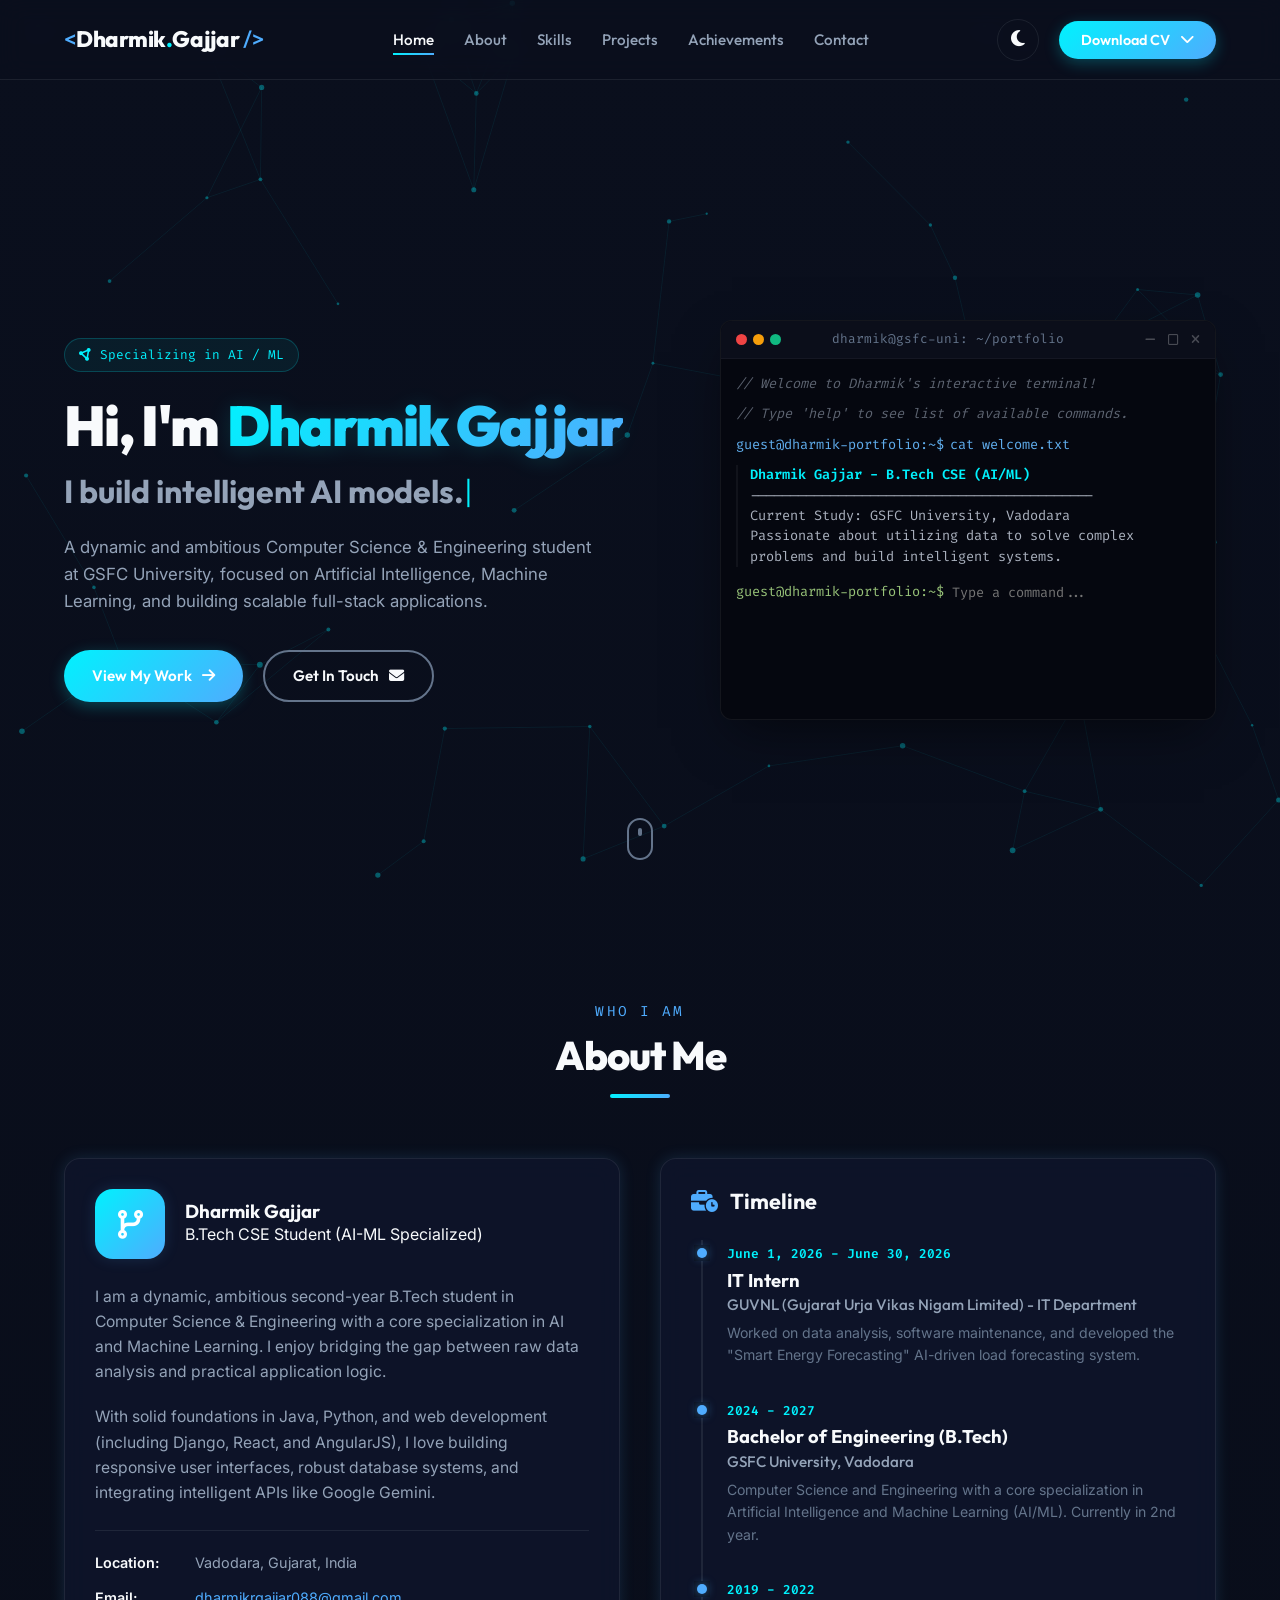
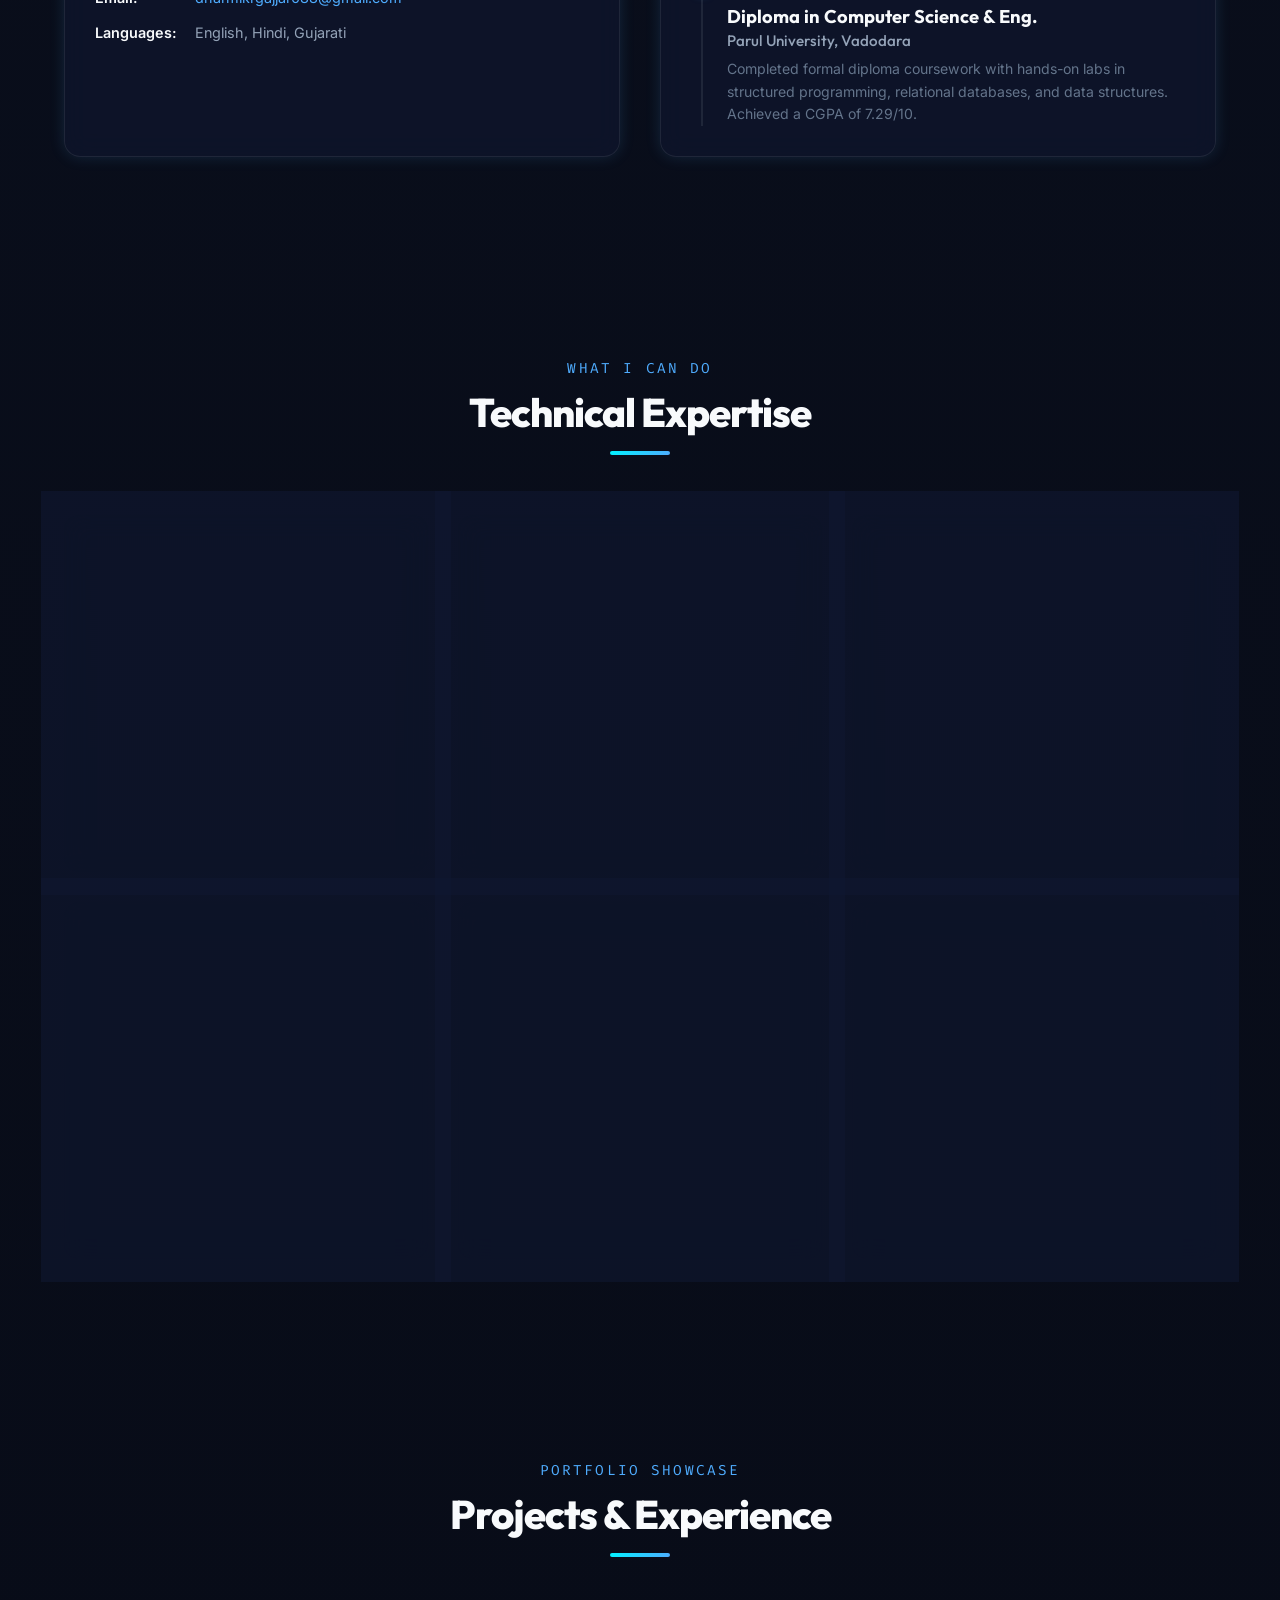
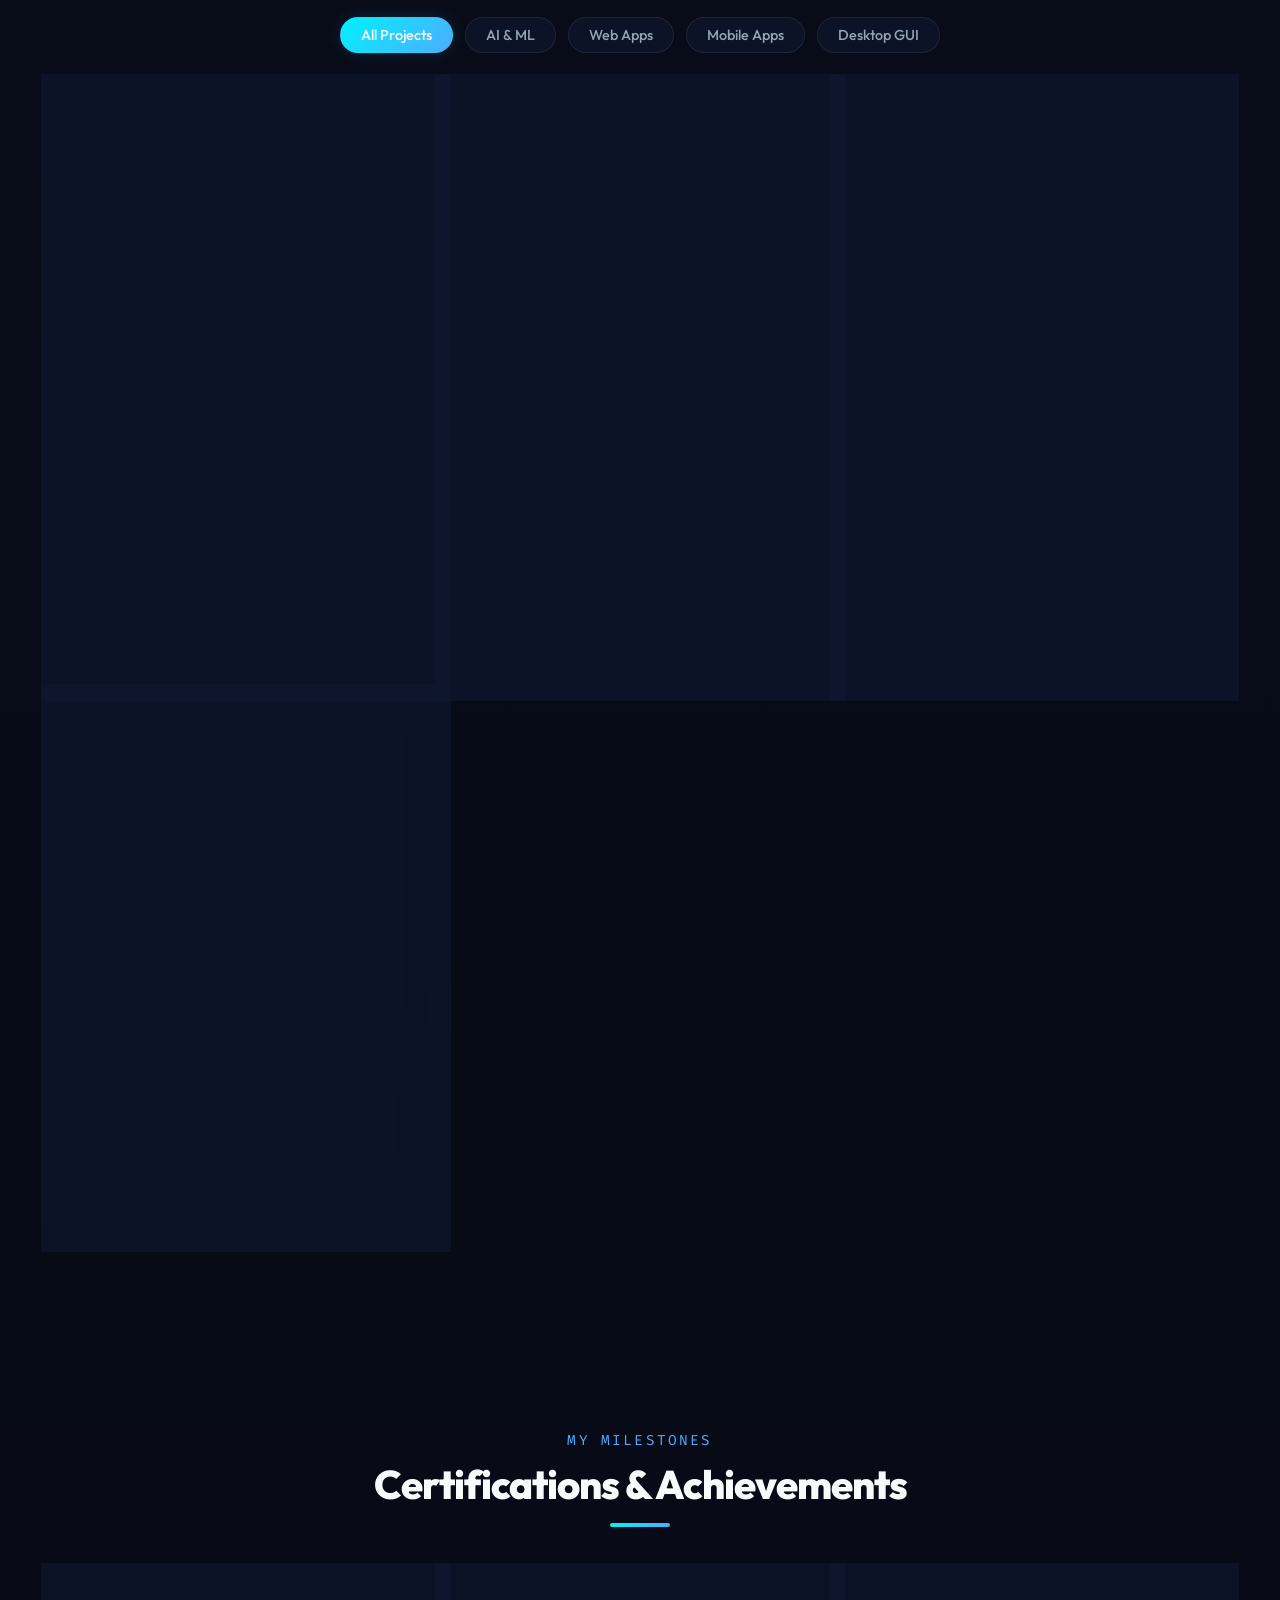
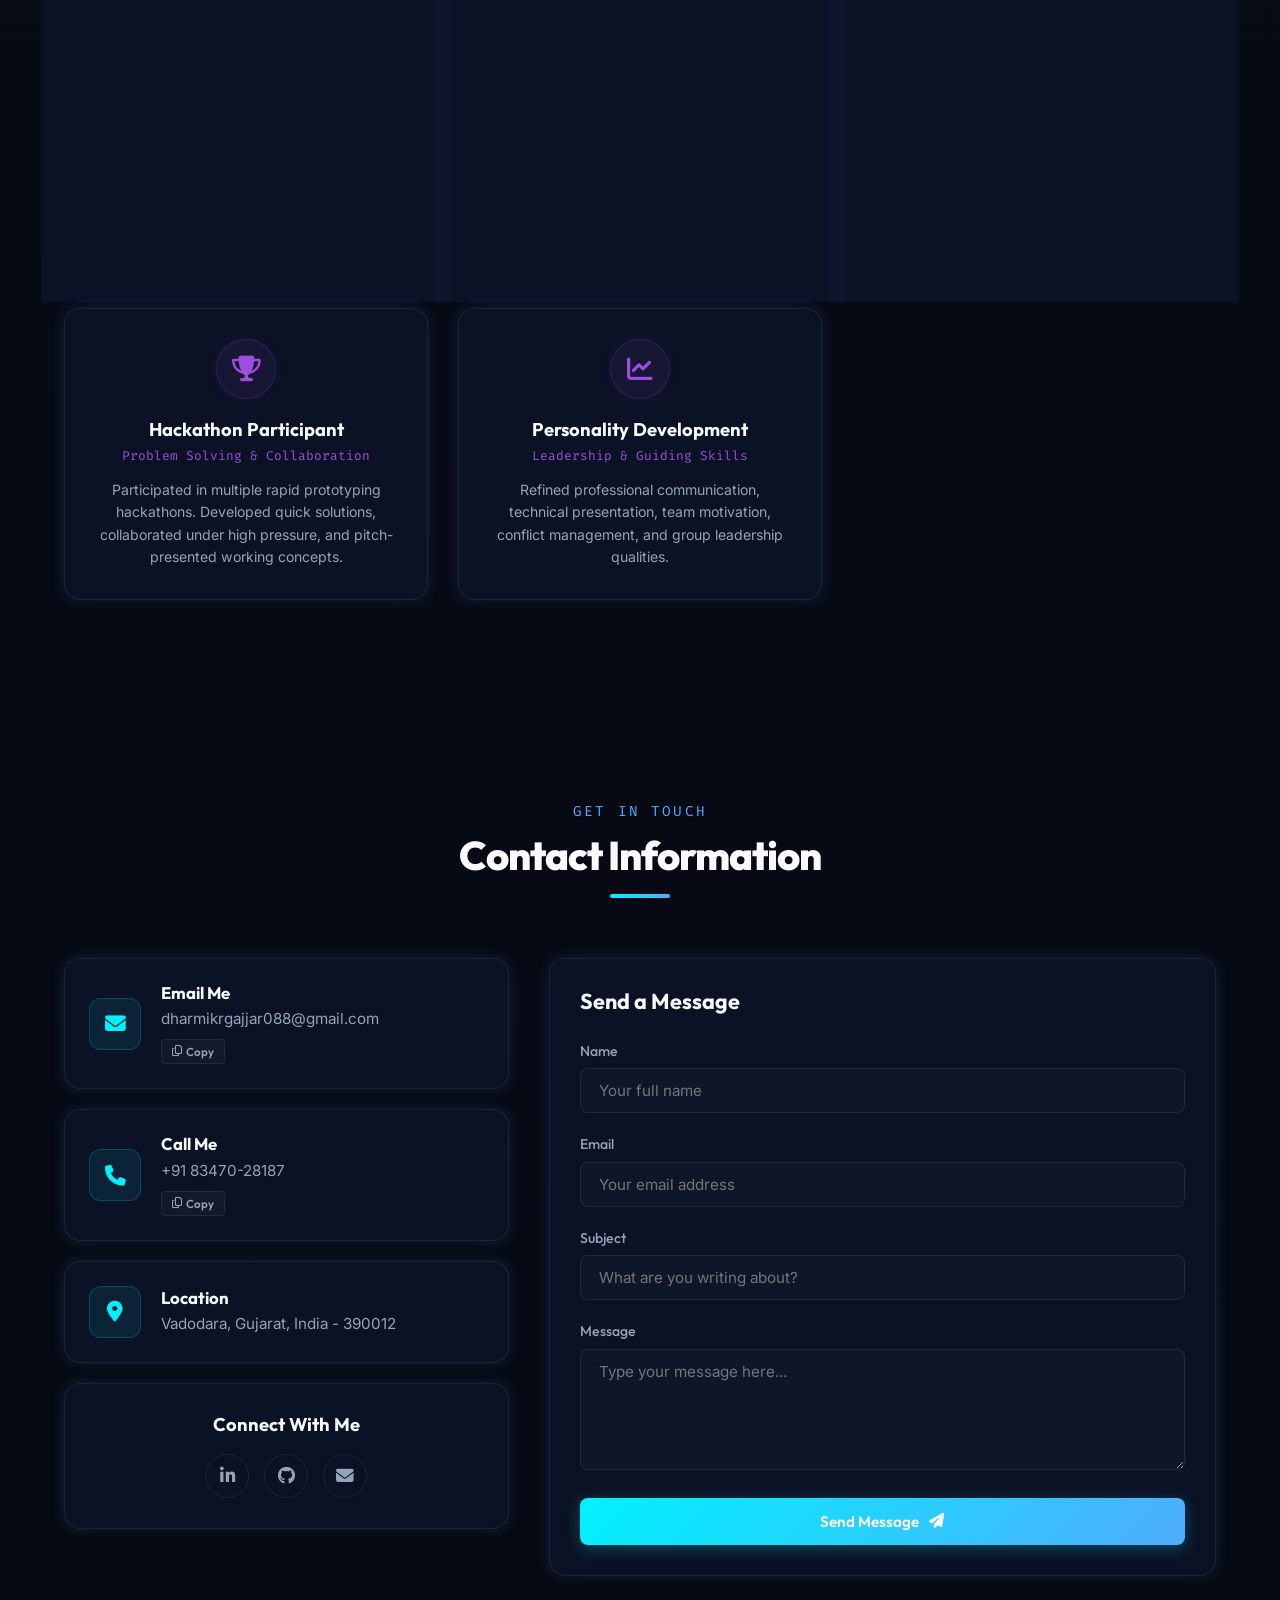
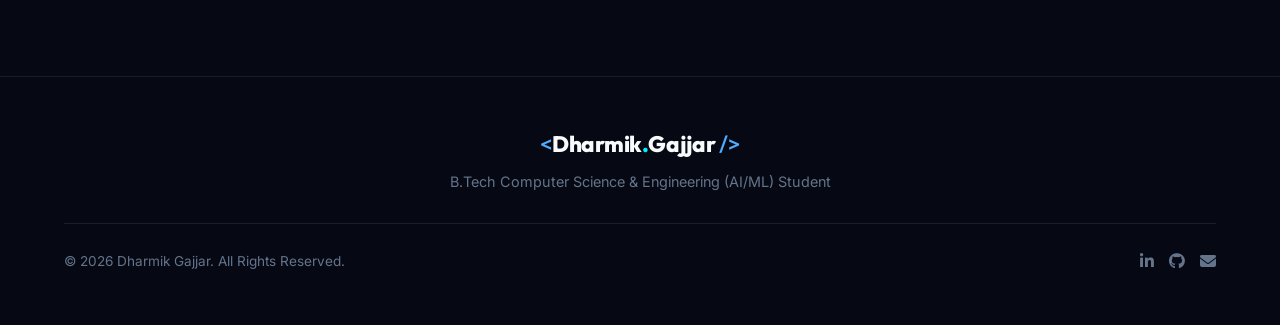
==== index.html @ ee328478 "Add GUVNL IT Internship and Smart Energy Forecasting project details" ====
<!DOCTYPE html>
<html lang="en">
<head>
    <meta charset="UTF-8">
    <meta name="viewport" content="width=device-width, initial-scale=1.0">
    <title>Dharmik Gajjar | Portfolio - AI & ML Engineer & Developer</title>
    <meta name="description" content="Portfolio of Dharmik Gajjar, a B.Tech Computer Science student specializing in Artificial Intelligence, Machine Learning, and Full-Stack Software Development.">
    <!-- Google Fonts: Outfit (Brand & Headings), Fira Code (Terminal & Code elements), Inter (Body Text) -->
    <link rel="preconnect" href="https://fonts.googleapis.com">
    <link rel="preconnect" href="https://fonts.gstatic.com" crossorigin>
    <link href="https://fonts.googleapis.com/css2?family=Fira+Code:wght@400;500;600;700&family=Inter:wght@300;400;500;600;700&family=Outfit:wght@300;400;500;600;700;800;900&display=swap" rel="stylesheet">
    <!-- FontAwesome Icons -->
    <link rel="stylesheet" href="https://cdnjs.cloudflare.com/ajax/libs/font-awesome/6.4.0/css/all.min.css">
    <!-- Favicon -->
    <link rel="icon" href="data:image/svg+xml,<svg xmlns=%22http://www.w3.org/2000/svg%22 viewBox=%220 0 100 100%22><text y=%22.9em%22 font-size=%2290%22>💻</text></svg>">
    <!-- Main Stylesheet -->
    <link rel="stylesheet" href="style.css">
</head>
<body class="dark-theme">
    <!-- Coding Background Canvas -->
    <canvas id="coding-bg"></canvas>

    <!-- Header Navigation -->
    <header class="header">
        <div class="header-container container">
            <a href="#home" class="logo" id="logo-brand">
                <span class="logo-bracket">&lt;</span>Dharmik<span class="logo-dot">.</span>Gajjar <span class="logo-bracket">/&gt;</span>
            </a>

            <nav class="nav-menu" id="nav-menu">
                <ul class="nav-list">
                    <li><a href="#home" class="nav-link active">Home</a></li>
                    <li><a href="#about" class="nav-link">About</a></li>
                    <li><a href="#skills" class="nav-link">Skills</a></li>
                    <li><a href="#projects" class="nav-link">Projects</a></li>
                    <li><a href="#achievements" class="nav-link">Achievements</a></li>
                    <li><a href="#contact" class="nav-link">Contact</a></li>
                </ul>
            </nav>

            <div class="nav-actions">
                <!-- Theme Toggle Button -->
                <button class="theme-toggle-btn" id="theme-toggle" aria-label="Toggle Theme">
                    <i class="fa-solid fa-moon moon-icon"></i>
                    <i class="fa-solid fa-sun sun-icon"></i>
                </button>

                <!-- Resume Download Menu Dropdown -->
                <div class="dropdown" id="resume-dropdown">
                    <button class="btn btn-primary dropdown-toggle" id="download-cv-btn">
                        <span>Download CV</span> <i class="fa-solid fa-chevron-down"></i>
                    </button>
                    <div class="dropdown-menu" id="resume-dropdown-menu">
                        <a href="resume.html" target="_blank" class="dropdown-item">
                            <i class="fa-solid fa-file-pdf"></i> View & Print PDF
                        </a>
                        <a href="#" id="download-md-cv" class="dropdown-item">
                            <i class="fa-brands fa-markdown"></i> Download Markdown CV
                        </a>
                        <a href="#" id="download-txt-cv" class="dropdown-item">
                            <i class="fa-solid fa-file-lines"></i> Download Plain Text CV
                        </a>
                    </div>
                </div>

                <!-- Mobile Menu Toggle -->
                <button class="mobile-menu-btn" id="mobile-menu-toggle" aria-label="Toggle Menu">
                    <i class="fa-solid fa-bars menu-open"></i>
                    <i class="fa-solid fa-xmark menu-close"></i>
                </button>
            </div>
        </div>
    </header>

    <main>
        <!-- Hero Section -->
        <section id="home" class="hero-section">
            <div class="hero-container container">
                <div class="hero-content">
                    <span class="hero-badge"><i class="fa-solid fa-circle-nodes"></i> Specializing in AI / ML</span>
                    <h1 class="hero-title">
                        Hi, I'm <span class="glow-text">Dharmik Gajjar</span>
                    </h1>
                    <h2 class="hero-subtitle">
                        I build <span id="typewriter-text"></span><span class="typewriter-cursor">|</span>
                    </h2>
                    <p class="hero-description">
                        A dynamic and ambitious Computer Science & Engineering student at GSFC University, focused on Artificial Intelligence, Machine Learning, and building scalable full-stack applications.
                    </p>
                    <div class="hero-ctas">
                        <a href="#projects" class="btn btn-primary">
                            <span>View My Work</span> <i class="fa-solid fa-arrow-right"></i>
                        </a>
                        <a href="#contact" class="btn btn-secondary">
                            <span>Get In Touch</span> <i class="fa-solid fa-envelope"></i>
                        </a>
                    </div>
                </div>

                <!-- Interactive Coding Terminal Emulator -->
                <div class="terminal-wrapper">
                    <div class="terminal-header-bar">
                        <div class="terminal-dots">
                            <span class="dot red"></span>
                            <span class="dot yellow"></span>
                            <span class="dot green"></span>
                        </div>
                        <div class="terminal-title">dharmik@gsfc-uni: ~/portfolio</div>
                        <div class="terminal-action-icons">
                            <i class="fa-solid fa-minus"></i>
                            <i class="fa-regular fa-square"></i>
                            <i class="fa-solid fa-xmark"></i>
                        </div>
                    </div>
                    <div class="terminal-body" id="terminal-body">
                        <div class="terminal-line text-comment">// Welcome to Dharmik's interactive terminal!</div>
                        <div class="terminal-line text-comment">// Type 'help' to see list of available commands.</div>
                        <div class="terminal-line text-info">guest@dharmik-portfolio:~$ <span class="terminal-auto-type">cat welcome.txt</span></div>
                        <div class="terminal-output">
                            <span class="text-accent">Dharmik Gajjar - B.Tech CSE (AI/ML)</span><br>
                            -------------------------------------------<br>
                            Current Study: GSFC University, Vadodara<br>
                            Passionate about utilizing data to solve complex problems and build intelligent systems.<br>
                        </div>
                        <div class="terminal-input-container">
                            <span class="terminal-prompt">guest@dharmik-portfolio:~$</span>
                            <input type="text" id="terminal-input" autocomplete="off" spellcheck="false" placeholder="Type a command...">
                        </div>
                    </div>
                </div>
            </div>
            <!-- Scroll Indicator -->
            <div class="scroll-indicator">
                <a href="#about" aria-label="Scroll to About Me">
                    <span class="mouse-icon">
                        <span class="wheel"></span>
                    </span>
                </a>
            </div>
        </section>

        <!-- About Me Section -->
        <section id="about" class="about-section section-padding">
            <div class="container">
                <div class="section-header">
                    <span class="section-sub">Who I Am</span>
                    <h2 class="section-title">About Me</h2>
                    <div class="section-line"></div>
                </div>

                <div class="about-grid">
                    <div class="about-info-card glass-panel">
                        <div class="about-profile-header">
                            <div class="profile-avatar">
                                <i class="fa-solid fa-code-branch avatar-icon"></i>
                            </div>
                            <div>
                                <h3>Dharmik Gajjar</h3>
                                <p>B.Tech CSE Student (AI-ML Specialized)</p>
                            </div>
                        </div>
                        <p class="about-text">
                            I am a dynamic, ambitious second-year B.Tech student in Computer Science & Engineering with a core specialization in AI and Machine Learning. I enjoy bridging the gap between raw data analysis and practical application logic.
                        </p>
                        <p class="about-text">
                            With solid foundations in Java, Python, and web development (including Django, React, and AngularJS), I love building responsive user interfaces, robust database systems, and integrating intelligent APIs like Google Gemini.
                        </p>
                        <div class="about-details-list">
                            <div class="detail-item">
                                <span class="detail-label">Location:</span>
                                <span class="detail-value">Vadodara, Gujarat, India</span>
                            </div>
                            <div class="detail-item">
                                <span class="detail-label">Email:</span>
                                <span class="detail-value"><a href="mailto:dharmikrgajjar088@gmail.com">dharmikrgajjar088@gmail.com</a></span>
                            </div>
                            <div class="detail-item">
                                <span class="detail-label">Languages:</span>
                                <span class="detail-value">English, Hindi, Gujarati</span>
                            </div>
                        </div>
                    </div>

                    <!-- Education & Experience Timeline Card -->
                    <div class="about-education glass-panel">
                        <h3 class="about-subtitle"><i class="fa-solid fa-business-time"></i> Timeline</h3>
                        <div class="timeline">
                            <div class="timeline-card">
                                <div class="timeline-marker">
                                    <div class="timeline-dot"></div>
                                </div>
                                <div class="timeline-content">
                                    <span class="timeline-period">June 1, 2026 - June 30, 2026</span>
                                    <h4>IT Intern</h4>
                                    <h5>GUVNL (Gujarat Urja Vikas Nigam Limited) - IT Department</h5>
                                    <p class="timeline-text">
                                        Worked on data analysis, software maintenance, and developed the "Smart Energy Forecasting" AI-driven load forecasting system.
                                    </p>
                                </div>
                            </div>
                            <div class="timeline-card">
                                <div class="timeline-marker">
                                    <div class="timeline-dot"></div>
                                </div>
                                <div class="timeline-content">
                                    <span class="timeline-period">2024 - 2027</span>
                                    <h4>Bachelor of Engineering (B.Tech)</h4>
                                    <h5>GSFC University, Vadodara</h5>
                                    <p class="timeline-text">
                                        Computer Science and Engineering with a core specialization in Artificial Intelligence and Machine Learning (AI/ML). Currently in 2nd year.
                                    </p>
                                </div>
                            </div>
                            <div class="timeline-card">
                                <div class="timeline-marker">
                                    <div class="timeline-dot"></div>
                                </div>
                                <div class="timeline-content">
                                    <span class="timeline-period">2019 - 2022</span>
                                    <h4>Diploma in Computer Science & Eng.</h4>
                                    <h5>Parul University, Vadodara</h5>
                                    <p class="timeline-text">
                                        Completed formal diploma coursework with hands-on labs in structured programming, relational databases, and data structures. Achieved a CGPA of 7.29/10.
                                    </p>
                                </div>
                            </div>
                        </div>
                    </div>
                </div>
            </div>
        </section>

        <!-- Skills Section -->
        <section id="skills" class="skills-section section-padding">
            <div class="container">
                <div class="section-header">
                    <span class="section-sub">What I Can Do</span>
                    <h2 class="section-title">Technical Expertise</h2>
                    <div class="section-line"></div>
                </div>

                <div class="skills-grid-layout">
                    <!-- Languages -->
                    <div class="skill-category-card glass-panel">
                        <div class="skill-header">
                            <div class="skill-icon-box"><i class="fa-solid fa-terminal"></i></div>
                            <h3>Languages</h3>
                        </div>
                        <ul class="skill-tags">
                            <li><span class="tech-tag">Java</span></li>
                            <li><span class="tech-tag">Python</span></li>
                            <li><span class="tech-tag">C++</span></li>
                            <li><span class="tech-tag">SQL</span></li>
                            <li><span class="tech-tag">HTML5 / CSS3</span></li>
                            <li><span class="tech-tag">JavaScript (ES6+)</span></li>
                            <li><span class="tech-tag">PHP</span></li>
                        </ul>
                    </div>

                    <!-- AI & Data -->
                    <div class="skill-category-card glass-panel">
                        <div class="skill-header">
                            <div class="skill-icon-box"><i class="fa-solid fa-brain"></i></div>
                            <h3>AI & Technologies</h3>
                        </div>
                        <ul class="skill-tags">
                            <li><span class="tech-tag">Gemini API Integration</span></li>
                            <li><span class="tech-tag">Generative AI</span></li>
                            <li><span class="tech-tag">Prompt Engineering</span></li>
                            <li><span class="tech-tag">ChatGPT & Copilot</span></li>
                            <li><span class="tech-tag">Blackbox AI & Gamma</span></li>
                        </ul>
                    </div>

                    <!-- Backend Dev -->
                    <div class="skill-category-card glass-panel">
                        <div class="skill-header">
                            <div class="skill-icon-box"><i class="fa-solid fa-server"></i></div>
                            <h3>Backend & DBs</h3>
                        </div>
                        <ul class="skill-tags">
                            <li><span class="tech-tag">Django</span></li>
                            <li><span class="tech-tag">NodeJS</span></li>
                            <li><span class="tech-tag">MySQL</span></li>
                            <li><span class="tech-tag">MongoDB</span></li>
                            <li><span class="tech-tag">RESTful APIs</span></li>
                            <li><span class="tech-tag">Firebase DB</span></li>
                        </ul>
                    </div>

                    <!-- Frontend & Apps -->
                    <div class="skill-category-card glass-panel">
                        <div class="skill-header">
                            <div class="skill-icon-box"><i class="fa-solid fa-laptop-code"></i></div>
                            <h3>Frontend & Mobile</h3>
                        </div>
                        <ul class="skill-tags">
                            <li><span class="tech-tag">ReactJS</span></li>
                            <li><span class="tech-tag">AngularJS</span></li>
                            <li><span class="tech-tag">Flutter UI Development</span></li>
                            <li><span class="tech-tag">Java Swing (GUI)</span></li>
                            <li><span class="tech-tag">Responsive Design</span></li>
                        </ul>
                    </div>

                    <!-- Developer Tools -->
                    <div class="skill-category-card glass-panel">
                        <div class="skill-header">
                            <div class="skill-icon-box"><i class="fa-solid fa-screwdriver-wrench"></i></div>
                            <h3>Developer Tools</h3>
                        </div>
                        <ul class="skill-tags">
                            <li><span class="tech-tag">Git & GitHub</span></li>
                            <li><span class="tech-tag">VS Code</span></li>
                            <li><span class="tech-tag">Firebase Auth</span></li>
                            <li><span class="tech-tag">Postman</span></li>
                        </ul>
                    </div>

                    <!-- Soft Skills -->
                    <div class="skill-category-card glass-panel">
                        <div class="skill-header">
                            <div class="skill-icon-box"><i class="fa-solid fa-users"></i></div>
                            <h3>Soft Skills</h3>
                        </div>
                        <ul class="skill-tags">
                            <li><span class="tech-tag">Team Collaboration</span></li>
                            <li><span class="tech-tag">Problem Solving</span></li>
                            <li><span class="tech-tag">Rapid Prototyping</span></li>
                            <li><span class="tech-tag">Leadership Qualities</span></li>
                            <li><span class="tech-tag">Photography & Videography</span></li>
                        </ul>
                    </div>
                </div>
            </div>
        </section>

        <!-- Projects & Experience Section -->
        <section id="projects" class="projects-section section-padding">
            <div class="container">
                <div class="section-header">
                    <span class="section-sub">Portfolio Showcase</span>
                    <h2 class="section-title">Projects & Experience</h2>
                    <div class="section-line"></div>
                </div>

                <!-- Projects Filter Controls -->
                <div class="projects-filters">
                    <button class="filter-btn active" data-filter="all">All Projects</button>
                    <button class="filter-btn" data-filter="ai-ml">AI & ML</button>
                    <button class="filter-btn" data-filter="web">Web Apps</button>
                    <button class="filter-btn" data-filter="mobile">Mobile Apps</button>
                    <button class="filter-btn" data-filter="desktop">Desktop GUI</button>
                </div>

                <!-- Projects Grid -->
                <div class="projects-grid" id="projects-grid">
                    <!-- Project 0: Smart Energy Forecasting -->
                    <div class="project-card glass-panel" data-category="ai-ml web" data-live-link="https://smart-energy-forecasting.netlify.app">
                        <div class="project-card-header">
                            <div class="project-tag"><i class="fa-solid fa-brain"></i> AI & ML</div>
                            <span class="project-date">June 2026</span>
                        </div>
                        <h3 class="project-card-title">Smart Energy Forecasting</h3>
                        <p class="project-card-desc">
                            An AI-powered forecasting web application developed during my GUVNL internship to predict energy consumption and grid load metrics dynamically.
                        </p>
                        <div class="project-card-tech">
                            <span>Python</span>
                            <span>Machine Learning</span>
                            <span>Streamlit</span>
                            <span>Netlify</span>
                        </div>
                        <div class="project-features-list">
                            <strong>Key Features:</strong>
                            <ul>
                                <li>Time-series load forecasting using ML regressions.</li>
                                <li>Interactive dashboard for grid capacity visualization.</li>
                                <li>Hosted live on Netlify for real-time inference.</li>
                            </ul>
                        </div>
                        <button class="btn btn-text open-project-modal" data-project="energy-forecasting">
                            Read Contributions & Details <i class="fa-solid fa-arrow-right-long"></i>
                        </button>
                    </div>

                    <!-- Project 1: AI Meal-Planner -->
                    <div class="project-card glass-panel" data-category="ai-ml web">
                        <div class="project-card-header">
                            <div class="project-tag"><i class="fa-solid fa-brain"></i> AI & ML</div>
                            <span class="project-date">Jan 2025</span>
                        </div>
                        <h3 class="project-card-title">AI Meal-Planner</h3>
                        <p class="project-card-desc">
                            An intelligent MEAN stack Single Page Application that builds personalized, nutritionally balanced meal schedules using the Gemini API.
                        </p>
                        <div class="project-card-tech">
                            <span>AngularJS</span>
                            <span>Gemini API</span>
                            <span>NodeJS</span>
                            <span>MongoDB</span>
                        </div>
                        <div class="project-features-list">
                            <strong>Key Features:</strong>
                            <ul>
                                <li>AI-driven meal schedule generations matching user requirements.</li>
                                <li>Multimodal image retrieval based on recipes.</li>
                                <li>Flexible NoSQL MongoDB storage.</li>
                            </ul>
                        </div>
                        <button class="btn btn-text open-project-modal" data-project="meal-planner">
                            Read Contributions & Details <i class="fa-solid fa-arrow-right-long"></i>
                        </button>
                    </div>

                    <!-- Project 2: Campus Navigation System -->
                    <div class="project-card glass-panel" data-category="mobile desktop">
                        <div class="project-card-header">
                            <div class="project-tag"><i class="fa-solid fa-mobile-screen-button"></i> Mobile & Desktop</div>
                            <span class="project-date">Jan - May 2025</span>
                        </div>
                        <h3 class="project-card-title">Campus Navigation System</h3>
                        <p class="project-card-desc">
                            A real-time GPS tracking and campus navigation map interface built with a Java Swing Desktop Admin portal and a mobile client.
                        </p>
                        <div class="project-card-tech">
                            <span>Java Swing</span>
                            <span>Flutter</span>
                            <span>Python</span>
                            <span>Firebase</span>
                            <span>MySQL</span>
                        </div>
                        <div class="project-features-list">
                            <strong>Key Features:</strong>
                            <ul>
                                <li>GPS location markers and shortest route suggestions.</li>
                                <li>Flutter client UI with Google Maps SDK.</li>
                                <li>Synchronized Firebase database state.</li>
                            </ul>
                        </div>
                        <button class="btn btn-text open-project-modal" data-project="campus-nav">
                            Read Contributions & Details <i class="fa-solid fa-arrow-right-long"></i>
                        </button>
                    </div>

                    <!-- Project 3: Blood Bank Management System -->
                    <div class="project-card glass-panel" data-category="web">
                        <div class="project-card-header">
                            <div class="project-tag"><i class="fa-solid fa-globe"></i> Web Application</div>
                            <span class="project-date">2021 - 2022</span>
                        </div>
                        <h3 class="project-card-title">Blood Bank Management</h3>
                        <p class="project-card-desc">
                            A responsive donor-recipient matchmaking management portal built during diploma courses to organize blood stock availability.
                        </p>
                        <div class="project-card-tech">
                            <span>Java</span>
                            <span>PHP</span>
                            <span>MySQL</span>
                            <span>HTML/CSS</span>
                        </div>
                        <div class="project-features-list">
                            <strong>Key Features:</strong>
                            <ul>
                                <li>Secure donor registration and inventory logs.</li>
                                <li>Donor notification system and filters for blood types.</li>
                                <li>Admin panel analytics of blood units.</li>
                            </ul>
                        </div>
                        <button class="btn btn-text open-project-modal" data-project="blood-bank">
                            Read Contributions & Details <i class="fa-solid fa-arrow-right-long"></i>
                        </button>
                    </div>
                </div>
            </div>
        </section>

        <!-- Achievements Section -->
        <section id="achievements" class="achievements-section section-padding">
            <div class="container">
                <div class="section-header">
                    <span class="section-sub">My Milestones</span>
                    <h2 class="section-title">Certifications & Achievements</h2>
                    <div class="section-line"></div>
                </div>

                <div class="achievements-grid">
                    <!-- Cert 1 -->
                    <div class="achievement-card glass-panel">
                        <div class="achievement-icon"><i class="fa-brands fa-python"></i></div>
                        <h3>Python Developer Course</h3>
                        <p class="achievement-provider">Specialized Training</p>
                        <p class="achievement-desc">
                            Advanced Python scripting, data structures, and integrations with Cloud Computing, AWS services, and automated deployment architectures.
                        </p>
                    </div>

                    <!-- Cert 2 -->
                    <div class="achievement-card glass-panel">
                        <div class="achievement-icon"><i class="fa-solid fa-network-wired"></i></div>
                        <h3>Networking Basics</h3>
                        <p class="achievement-provider">Fundamental Credentials</p>
                        <p class="achievement-desc">
                            In-depth coverage of TCP/IP parameters, domain DNS setups, routing protocols, subnets, switches, and basic firewall configurations.
                        </p>
                    </div>

                    <!-- Cert 3 -->
                    <div class="achievement-card glass-panel">
                        <div class="achievement-icon"><i class="fa-solid fa-shield-halved"></i></div>
                        <h3>AI Learning & Security</h3>
                        <p class="achievement-provider">Cybersecurity Fundamentals</p>
                        <p class="achievement-desc">
                            Basics of data protection, threat calculations, security configurations for network systems, and AI models' vulnerability metrics.
                        </p>
                    </div>

                    <!-- Cert 4 -->
                    <div class="achievement-card glass-panel">
                        <div class="achievement-icon"><i class="fa-solid fa-trophy"></i></div>
                        <h3>Hackathon Participant</h3>
                        <p class="achievement-provider">Problem Solving & Collaboration</p>
                        <p class="achievement-desc">
                            Participated in multiple rapid prototyping hackathons. Developed quick solutions, collaborated under high pressure, and pitch-presented working concepts.
                        </p>
                    </div>

                    <!-- Cert 5 -->
                    <div class="achievement-card glass-panel">
                        <div class="achievement-icon"><i class="fa-solid fa-chart-line"></i></div>
                        <h3>Personality Development</h3>
                        <p class="achievement-provider">Leadership & Guiding Skills</p>
                        <p class="achievement-desc">
                            Refined professional communication, technical presentation, team motivation, conflict management, and group leadership qualities.
                        </p>
                    </div>
                </div>
            </div>
        </section>

        <!-- Contact Section -->
        <section id="contact" class="contact-section section-padding">
            <div class="container">
                <div class="section-header">
                    <span class="section-sub">Get In Touch</span>
                    <h2 class="section-title">Contact Information</h2>
                    <div class="section-line"></div>
                </div>

                <div class="contact-grid">
                    <!-- Contact Information Details -->
                    <div class="contact-info-cards">
                        <div class="contact-card glass-panel">
                            <div class="contact-icon-box"><i class="fa-solid fa-envelope"></i></div>
                            <div>
                                <h3>Email Me</h3>
                                <p><a href="mailto:dharmikrgajjar088@gmail.com" class="link-hover">dharmikrgajjar088@gmail.com</a></p>
                                <button class="btn btn-copy" data-copy="dharmikrgajjar088@gmail.com"><i class="fa-regular fa-copy"></i> Copy</button>
                            </div>
                        </div>

                        <div class="contact-card glass-panel">
                            <div class="contact-icon-box"><i class="fa-solid fa-phone"></i></div>
                            <div>
                                <h3>Call Me</h3>
                                <p><a href="tel:+918347028187" class="link-hover">+91 83470-28187</a></p>
                                <button class="btn btn-copy" data-copy="+918347028187"><i class="fa-regular fa-copy"></i> Copy</button>
                            </div>
                        </div>

                        <div class="contact-card glass-panel">
                            <div class="contact-icon-box"><i class="fa-solid fa-location-dot"></i></div>
                            <div>
                                <h3>Location</h3>
                                <p>Vadodara, Gujarat, India - 390012</p>
                            </div>
                        </div>

                        <!-- Social Media Connections -->
                        <div class="social-connect glass-panel">
                            <h3>Connect With Me</h3>
                            <div class="social-links">
                                <a href="https://www.linkedin.com/in/dharmik-r-gajjar-14110325p" target="_blank" aria-label="LinkedIn Profile"><i class="fa-brands fa-linkedin-in"></i></a>
                                <a href="https://github.com/Dharmik-1403" target="_blank" aria-label="GitHub Profile"><i class="fa-brands fa-github"></i></a>
                                <a href="mailto:dharmikrgajjar088@gmail.com" aria-label="Send Email"><i class="fa-solid fa-envelope"></i></a>
                            </div>
                        </div>
                    </div>

                    <!-- Contact Form Card -->
                    <div class="contact-form-card glass-panel">
                        <h3>Send a Message</h3>
                        <form id="contact-form">
                            <div class="form-group">
                                <label for="form-name">Name</label>
                                <input type="text" id="form-name" name="name" required placeholder="Your full name">
                            </div>
                            <div class="form-group">
                                <label for="form-email">Email</label>
                                <input type="email" id="form-email" name="email" required placeholder="Your email address">
                            </div>
                            <div class="form-group">
                                <label for="form-subject">Subject</label>
                                <input type="text" id="form-subject" name="_subject" placeholder="What are you writing about?">
                            </div>
                            <div class="form-group">
                                <label for="form-message">Message</label>
                                <textarea id="form-message" name="message" rows="5" required placeholder="Type your message here..."></textarea>
                            </div>
                            <button type="submit" class="btn btn-primary btn-submit">
                                <span>Send Message</span> <i class="fa-solid fa-paper-plane"></i>
                            </button>
                        </form>
                    </div>
                </div>
            </div>
        </section>
    </main>

    <!-- Footer -->
    <footer class="footer">
        <div class="container footer-container">
            <div class="footer-info">
                <a href="#home" class="logo">
                    <span class="logo-bracket">&lt;</span>Dharmik<span class="logo-dot">.</span>Gajjar <span class="logo-bracket">/&gt;</span>
                </a>
                <p>B.Tech Computer Science & Engineering (AI/ML) Student</p>
            </div>
            <div class="footer-bottom">
                <p>&copy; 2026 Dharmik Gajjar. All Rights Reserved.</p>
                <div class="footer-socials">
                    <a href="https://www.linkedin.com/in/dharmik-r-gajjar-14110325p" target="_blank" aria-label="LinkedIn"><i class="fa-brands fa-linkedin-in"></i></a>
                    <a href="https://github.com/Dharmik-1403" target="_blank" aria-label="GitHub"><i class="fa-brands fa-github"></i></a>
                    <a href="mailto:dharmikrgajjar088@gmail.com" aria-label="Email"><i class="fa-solid fa-envelope"></i></a>
                </div>
            </div>
        </div>
    </footer>

    <!-- Back to Top Button -->
    <button class="back-to-top" id="back-to-top" aria-label="Back to top">
        <i class="fa-solid fa-arrow-up"></i>
    </button>

    <!-- Detail Contribution Modals -->
    <!-- Modal 0: Smart Energy Forecasting -->
    <div class="modal" id="modal-energy-forecasting">
        <div class="modal-content glass-panel">
            <div class="modal-header">
                <h3>Smart Energy Forecasting Project</h3>
                <button class="modal-close" data-close="energy-forecasting">&times;</button>
            </div>
            <div class="modal-body">
                <p class="modal-desc text-accent"><strong>Stack:</strong> Python, Machine Learning, Streamlit, Netlify, CSV Data Sources</p>
                <div class="modal-section">
                    <h4>Project Overview:</h4>
                    <p>
                        Developed an AI-powered forecasting web application during my GUVNL internship to predict energy consumption and load metrics of grid systems, optimizing storage and supply parameters.
                    </p>
                </div>
                <div class="modal-section">
                    <h4>Detailed Contributions & Focus:</h4>
                    <ul>
                        <li><strong>AI Model Development:</strong> Built and trained time-series machine learning models in Python to forecast electricity load/demand.</li>
                        <li><strong>Web Interface Deployment:</strong> Built an interactive dashboard using Streamlit to display grid statistics, load graphs, and future load forecasts.</li>
                        <li><strong>Live Deployment:</strong> Deployed the web interface live on Netlify for seamless public access and interaction.</li>
                    </ul>
                </div>
            </div>
        </div>
    </div>

    <!-- Modal 1: AI Meal Planner -->
    <div class="modal" id="modal-meal-planner">
        <div class="modal-content glass-panel">
            <div class="modal-header">
                <h3>AI Meal-Planner Project</h3>
                <button class="modal-close" data-close="meal-planner">&times;</button>
            </div>
            <div class="modal-body">
                <p class="modal-desc text-accent"><strong>Stack:</strong> AngularJS, Gemini API, NodeJS, MongoDB (MEAN principles)</p>
                <div class="modal-section">
                    <h4>Project Overview:</h4>
                    <p>
                        Developed a comprehensive Single Page Application (SPA) designed to build personalized meal plans matching dietary targets. Uses the Gemini API to analyze nutritional parameters and return appropriate visual assets dynamically.
                    </p>
                </div>
                <div class="modal-section">
                    <h4>Detailed Contributions & Focus:</h4>
                    <ul>
                        <li><strong>Backend API Engineering:</strong> Built the entire server structure responsible for handling incoming queries from the AngularJS client, formatting payloads, communicating with Gemini API services, and securely retrieving responses.</li>
                        <li><strong>MongoDB Setup & Schema Design:</strong> Configured database schema structures to store authenticated users, preferences, generated meal plans, and historical logs.</li>
                        <li><strong>Error Solving & Integration Debugging:</strong> Successfully analyzed connectivity glitches between the NodeJS server and Google AI endpoints, and patched state issues during rapid user updates.</li>
                    </ul>
                </div>
            </div>
        </div>
    </div>

    <!-- Modal 2: Campus Nav -->
    <div class="modal" id="modal-campus-nav">
        <div class="modal-content glass-panel">
            <div class="modal-header">
                <h3>Campus Navigation System Project</h3>
                <button class="modal-close" data-close="campus-nav">&times;</button>
            </div>
            <div class="modal-body">
                <p class="modal-desc text-accent"><strong>Stack:</strong> Java Swing (GUI), Flutter, Python, Firebase, MySQL</p>
                <div class="modal-section">
                    <h4>Project Overview:</h4>
                    <p>
                        Created a campus routing and locator tool. Includes a mobile client for real-time location mapping on building layers, and a desktop portal for campus administrators to upload coordinate datasets.
                    </p>
                </div>
                <div class="modal-section">
                    <h4>Detailed Contributions & Focus:</h4>
                    <ul>
                        <li><strong>Flutter UI & Map Layer:</strong> Programmed the visual dashboard of the mobile application using Flutter, implementing Google Maps coordinates mapping and marker integrations.</li>
                        <li><strong>Python Pathing Calculations:</strong> Created backend route algorithms in Python to calculate distances and return path markers to the client application.</li>
                        <li><strong>Firebase Syncing:</strong> Handled authentication state and database updates via Firebase so markers added via the desktop Java portal instantly refresh on mobile users' screens.</li>
                    </ul>
                </div>
            </div>
        </div>
    </div>

    <!-- Modal 3: Blood Bank -->
    <div class="modal" id="modal-blood-bank">
        <div class="modal-content glass-panel">
            <div class="modal-header">
                <h3>Blood Bank Management Project</h3>
                <button class="modal-close" data-close="blood-bank">&times;</button>
            </div>
            <div class="modal-body">
                <p class="modal-desc text-accent"><strong>Stack:</strong> Java, PHP, MySQL, HTML/CSS</p>
                <div class="modal-section">
                    <h4>Project Overview:</h4>
                    <p>
                        A platform built to manage donor records, verify blood inventory units across clinical groups, let hospitals submit blood request files, and automate SMS/email notifications for prospective donors.
                    </p>
                </div>
                <div class="modal-section">
                    <h4>Detailed Contributions & Focus:</h4>
                    <ul>
                        <li><strong>Full-Stack Architecture:</strong> Drafted the UI screens (HTML/CSS/JS) and wrote PHP files to execute queries against the local MySQL instance.</li>
                        <li><strong>Secure Database Queries:</strong> Handled input sanitation and SQL validation routines to safeguard donor records and sensitive contact data.</li>
                        <li><strong>Role Access Setup:</strong> Built credential verification routines separating options available to administrative bank staff, hospital doctors, and public users.</li>
                    </ul>
                </div>
            </div>
        </div>
    </div>

    <!-- Toast Notification for clipboard / form submission -->
    <div class="toast" id="toast">Copied to clipboard!</div>

    <!-- Form Success Modal -->
    <div class="modal" id="modal-form-success">
        <div class="modal-content glass-panel text-center">
            <div class="success-icon"><i class="fa-solid fa-circle-check"></i></div>
            <h3>Message Sent!</h3>
            <p>Thank you for reaching out, Dharmik. He will get back to you as soon as possible.</p>
            <button class="btn btn-primary" id="btn-success-close">Close</button>
        </div>
    </div>

    <!-- Main JavaScript File -->
    <script src="script.js"></script>
</body>
</html>
---- style.css ----
/* -------------------------------------------------------------
   STYLE SYSTEM & MODERN STYLING FOR DHARMIK GAJJAR'S PORTFOLIO
   ------------------------------------------------------------- */

/* Custom CSS Variables & Design System */
:root {
    /* Color Tokens - Dark Theme (Default) */
    --bg-main: #0a0f1d;
    --bg-surface: rgba(16, 24, 48, 0.65);
    --bg-surface-solid: #0f172a;
    --border-color: rgba(255, 255, 255, 0.08);
    --border-glow: rgba(0, 242, 254, 0.15);
    
    --text-primary: #f8fafc;
    --text-secondary: #94a3b8;
    --text-muted: #64748b;
    
    /* Neon Accents & Gradients */
    --accent-cyan: #00f2fe;
    --accent-blue: #4facfe;
    --accent-purple: #9d4edd;
    
    --gradient-primary: linear-gradient(135deg, #00f2fe 0%, #4facfe 100%);
    --gradient-purple: linear-gradient(135deg, #7b2cbf 0%, #9d4edd 100%);
    --gradient-dark: linear-gradient(180deg, #0a0f1d 0%, #060913 100%);
    --gradient-card: linear-gradient(135deg, rgba(255,255,255,0.03) 0%, rgba(255,255,255,0.01) 100%);
    
    --glow-shadow: 0 0 20px rgba(0, 242, 254, 0.35);
    --glow-shadow-subtle: 0 0 15px rgba(79, 172, 254, 0.15);
    
    /* Layout Constants */
    --container-max-width: 1200px;
    --header-height: 80px;
    
    /* Fonts */
    --font-heading: 'Outfit', sans-serif;
    --font-body: 'Inter', sans-serif;
    --font-code: 'Fira Code', monospace;
    
    /* Animation & Transitions */
    --transition-smooth: all 0.35s cubic-bezier(0.4, 0, 0.2, 1);
    --transition-fast: all 0.2s ease-out;
}

/* Light Theme Variables Override */
body.light-theme {
    --bg-main: #f8fafc;
    --bg-surface: rgba(255, 255, 255, 0.75);
    --bg-surface-solid: #ffffff;
    --border-color: rgba(15, 23, 42, 0.08);
    --border-glow: rgba(37, 99, 235, 0.12);
    
    --text-primary: #0f172a;
    --text-secondary: #475569;
    --text-muted: #64748b;
    
    --accent-cyan: #2563eb;
    --accent-blue: #3b82f6;
    --accent-purple: #7c3aed;
    
    --gradient-primary: linear-gradient(135deg, #2563eb 0%, #3b82f6 100%);
    --gradient-purple: linear-gradient(135deg, #6d28d9 0%, #7c3aed 100%);
    --gradient-dark: linear-gradient(180deg, #f8fafc 0%, #f1f5f9 100%);
    --gradient-card: linear-gradient(135deg, rgba(15, 23, 42, 0.01) 0%, rgba(15, 23, 42, 0.03) 100%);
    
    --glow-shadow: 0 4px 20px rgba(37, 99, 235, 0.15);
    --glow-shadow-subtle: 0 4px 12px rgba(15, 23, 42, 0.05);
}

/* Reset & Global Styles */
* {
    margin: 0;
    padding: 0;
    box-sizing: border-box;
    scroll-behavior: smooth;
}

body {
    background-color: var(--bg-main);
    background-image: var(--gradient-dark);
    color: var(--text-primary);
    font-family: var(--font-body);
    font-size: 16px;
    line-height: 1.6;
    overflow-x: hidden;
    transition: var(--transition-smooth);
    min-height: 100vh;
}

canvas#coding-bg {
    position: fixed;
    top: 0;
    left: 0;
    width: 100%;
    height: 100%;
    z-index: -1;
    pointer-events: none;
    opacity: 0.85;
}

/* Scrollbar Customization */
::-webkit-scrollbar {
    width: 8px;
}

::-webkit-scrollbar-track {
    background: var(--bg-main);
}

::-webkit-scrollbar-thumb {
    background: var(--border-color);
    border-radius: 4px;
}

::-webkit-scrollbar-thumb:hover {
    background: var(--text-muted);
}

/* Global Reusable Layout Components */
.container {
    width: 90%;
    max-width: var(--container-max-width);
    margin: 0 auto;
}

section {
    scroll-margin-top: var(--header-height);
}

.section-padding {
    padding: 100px 0;
}

/* Glassmorphism Panel base */
.glass-panel {
    background: var(--bg-surface);
    backdrop-filter: blur(12px);
    -webkit-backdrop-filter: blur(12px);
    border: 1px solid var(--border-color);
    border-radius: 16px;
    padding: 30px;
    box-shadow: var(--glow-shadow-subtle);
    transition: var(--transition-smooth);
}

.glass-panel:hover {
    border-color: var(--border-glow);
    box-shadow: var(--glow-shadow);
    transform: translateY(-4px);
}

/* Custom Buttons Styling */
.btn {
    font-family: var(--font-heading);
    font-weight: 600;
    font-size: 0.95rem;
    padding: 12px 28px;
    border-radius: 50px;
    cursor: pointer;
    display: inline-flex;
    align-items: center;
    justify-content: center;
    gap: 10px;
    transition: var(--transition-smooth);
    border: none;
    text-decoration: none;
}

.btn-primary {
    background: var(--gradient-primary);
    color: #ffffff;
    box-shadow: 0 4px 15px rgba(0, 242, 254, 0.25);
}

.btn-primary:hover {
    transform: scale(1.02);
    box-shadow: 0 6px 20px rgba(0, 242, 254, 0.4);
}

.btn-secondary {
    background: transparent;
    border: 2px solid var(--text-muted);
    color: var(--text-primary);
}

.btn-secondary:hover {
    border-color: var(--text-primary);
    background: rgba(255, 255, 255, 0.05);
}

body.light-theme .btn-primary {
    color: #ffffff;
    box-shadow: 0 4px 15px rgba(37, 99, 235, 0.2);
}

body.light-theme .btn-secondary:hover {
    background: rgba(0, 0, 0, 0.03);
}

.btn-text {
    background: transparent;
    color: var(--accent-blue);
    padding: 0;
    border-radius: 0;
    font-size: 0.9rem;
    font-weight: 600;
    letter-spacing: 0.02em;
}

.btn-text:hover {
    color: var(--accent-cyan);
}

.btn-text i {
    transition: var(--transition-fast);
}

.btn-text:hover i {
    transform: translateX(6px);
}

/* Typography & Headings */
h1, h2, h3, h4, h5, h6 {
    font-family: var(--font-heading);
    font-weight: 700;
    line-height: 1.2;
    color: var(--text-primary);
}

.glow-text {
    background: var(--gradient-primary);
    -webkit-background-clip: text;
    -webkit-text-fill-color: transparent;
    filter: drop-shadow(0 2px 10px rgba(0, 242, 254, 0.15));
}

.section-header {
    text-align: center;
    margin-bottom: 60px;
}

.section-sub {
    font-family: var(--font-code);
    color: var(--accent-blue);
    font-size: 0.9rem;
    text-transform: uppercase;
    letter-spacing: 0.15em;
    display: block;
    margin-bottom: 8px;
}

.section-title {
    font-size: 2.5rem;
    font-weight: 800;
    letter-spacing: -0.025em;
}

.section-line {
    width: 60px;
    height: 4px;
    background: var(--gradient-primary);
    margin: 15px auto 0 auto;
    border-radius: 2px;
}

/* -------------------------------------------------------------
   HEADER & NAVIGATION
   ------------------------------------------------------------- */
.header {
    position: fixed;
    top: 0;
    left: 0;
    width: 100%;
    height: var(--header-height);
    background: rgba(10, 15, 29, 0.7);
    backdrop-filter: blur(12px);
    -webkit-backdrop-filter: blur(12px);
    border-bottom: 1px solid var(--border-color);
    z-index: 1000;
    transition: var(--transition-smooth);
}

body.light-theme .header {
    background: rgba(248, 250, 252, 0.75);
}

.header-container {
    display: flex;
    justify-content: space-between;
    align-items: center;
    height: 100%;
}

.logo {
    font-family: var(--font-heading);
    font-weight: 800;
    font-size: 1.4rem;
    color: var(--text-primary);
    text-decoration: none;
    letter-spacing: -0.01em;
}

.logo-bracket {
    color: var(--accent-blue);
    font-weight: 500;
}

.logo-dot {
    color: var(--accent-cyan);
}

.nav-menu {
    display: flex;
    align-items: center;
}

.nav-list {
    display: flex;
    list-style: none;
    gap: 30px;
}

.nav-link {
    font-family: var(--font-heading);
    font-weight: 500;
    font-size: 0.95rem;
    color: var(--text-secondary);
    text-decoration: none;
    position: relative;
    padding: 6px 0;
    transition: var(--transition-fast);
}

.nav-link:hover, .nav-link.active {
    color: var(--text-primary);
}

.nav-link::after {
    content: '';
    position: absolute;
    bottom: 0;
    left: 0;
    width: 0;
    height: 2px;
    background: var(--gradient-primary);
    transition: var(--transition-fast);
}

.nav-link:hover::after, .nav-link.active::after {
    width: 100%;
}

.nav-actions {
    display: flex;
    align-items: center;
    gap: 20px;
}

/* Theme Toggle button styling */
.theme-toggle-btn {
    background: transparent;
    border: 1px solid var(--border-color);
    color: var(--text-primary);
    width: 42px;
    height: 42px;
    border-radius: 50%;
    cursor: pointer;
    display: flex;
    align-items: center;
    justify-content: center;
    font-size: 1.15rem;
    transition: var(--transition-smooth);
}

.theme-toggle-btn:hover {
    border-color: var(--accent-cyan);
    box-shadow: var(--glow-shadow-subtle);
}

.sun-icon {
    display: none;
}

body.light-theme .moon-icon {
    display: none;
}

body.light-theme .sun-icon {
    display: block;
}

/* CV Download Dropdown styling */
.dropdown {
    position: relative;
}

.dropdown-toggle {
    padding: 10px 22px;
    font-size: 0.9rem;
}

.dropdown-menu {
    position: absolute;
    top: calc(100% + 10px);
    right: 0;
    background: var(--bg-surface-solid);
    border: 1px solid var(--border-color);
    border-radius: 12px;
    padding: 8px 0;
    width: 230px;
    display: flex;
    flex-direction: column;
    box-shadow: 0 10px 25px -5px rgba(0,0,0,0.3);
    z-index: 100;
    opacity: 0;
    visibility: hidden;
    transform: translateY(15px);
    transition: var(--transition-smooth);
}

.dropdown-menu.show {
    opacity: 1;
    visibility: visible;
    transform: translateY(0);
}

.dropdown-item {
    font-family: var(--font-body);
    font-size: 0.9rem;
    color: var(--text-secondary);
    padding: 10px 20px;
    text-decoration: none;
    display: flex;
    align-items: center;
    gap: 12px;
    transition: var(--transition-fast);
}

.dropdown-item:hover {
    background: rgba(255, 255, 255, 0.05);
    color: var(--text-primary);
}

.dropdown-item i {
    width: 18px;
    font-size: 0.95rem;
}

body.light-theme .dropdown-menu {
    box-shadow: 0 10px 25px -5px rgba(0,0,0,0.08);
}

body.light-theme .dropdown-item:hover {
    background: rgba(0, 0, 0, 0.03);
}

/* Mobile menu toggle */
.mobile-menu-btn {
    display: none;
    background: transparent;
    border: none;
    color: var(--text-primary);
    font-size: 1.4rem;
    cursor: pointer;
    z-index: 1001;
}

.menu-close {
    display: none;
}

/* -------------------------------------------------------------
   HERO & TERMINAL SECTION
   ------------------------------------------------------------- */
.hero-section {
    position: relative;
    padding-top: calc(var(--header-height) + 60px);
    min-height: 100vh;
    display: flex;
    align-items: center;
    justify-content: center;
    overflow: hidden;
}

.hero-container {
    display: grid;
    grid-template-columns: 1.1fr 0.9fr;
    gap: 50px;
    align-items: center;
    width: 90%;
}

.hero-content {
    display: flex;
    flex-direction: column;
}

.hero-badge {
    align-self: flex-start;
    font-family: var(--font-code);
    font-size: 0.8rem;
    background: rgba(0, 242, 254, 0.06);
    color: var(--accent-cyan);
    border: 1px solid rgba(0, 242, 254, 0.2);
    padding: 6px 14px;
    border-radius: 50px;
    margin-bottom: 20px;
    display: flex;
    align-items: center;
    gap: 8px;
}

.hero-title {
    font-size: 3.5rem;
    font-weight: 900;
    letter-spacing: -0.03em;
    margin-bottom: 12px;
}

.hero-subtitle {
    font-size: 2rem;
    font-weight: 700;
    color: var(--text-secondary);
    margin-bottom: 24px;
}

.hero-description {
    font-size: 1.05rem;
    color: var(--text-secondary);
    margin-bottom: 35px;
    max-width: 540px;
}

.hero-ctas {
    display: flex;
    gap: 20px;
}

.typewriter-cursor {
    color: var(--accent-cyan);
    font-weight: 300;
    animation: blink-cursor 0.75s step-end infinite;
}

@keyframes blink-cursor {
    from, to { color: transparent }
    50% { color: var(--accent-cyan) }
}

/* TERMINAL COMPONENT */
.terminal-wrapper {
    width: 100%;
    height: 400px;
    background: #05070f;
    border: 1px solid rgba(255,255,255,0.06);
    border-radius: 12px;
    box-shadow: 0 20px 50px -12px rgba(0,0,0,0.5);
    display: flex;
    flex-direction: column;
    overflow: hidden;
    font-family: var(--font-code);
    font-size: 0.85rem;
    transition: var(--transition-smooth);
}

.terminal-wrapper:hover {
    border-color: var(--border-glow);
    box-shadow: 0 20px 50px -12px rgba(0, 242, 254, 0.15);
}

body.light-theme .terminal-wrapper {
    background: #0f172a; /* Keep dark terminal even in light theme for aesthetic contrast */
    color: #f8fafc;
}

.terminal-header-bar {
    background: #0b0e1a;
    height: 38px;
    padding: 0 15px;
    display: flex;
    align-items: center;
    border-bottom: 1px solid rgba(255,255,255,0.04);
}

.terminal-dots {
    display: flex;
    gap: 6px;
    margin-right: 20px;
}

.terminal-dots .dot {
    width: 11px;
    height: 11px;
    border-radius: 50%;
}

.terminal-dots .red { background-color: #ef4444; }
.terminal-dots .yellow { background-color: #f59e0b; }
.terminal-dots .green { background-color: #10b981; }

.terminal-title {
    color: var(--text-muted);
    font-size: 0.8rem;
    flex-grow: 1;
    text-align: center;
    margin-right: 50px;
}

.terminal-action-icons {
    display: flex;
    gap: 12px;
    color: rgba(255,255,255,0.25);
    font-size: 0.75rem;
}

.terminal-body {
    padding: 15px;
    flex-grow: 1;
    overflow-y: auto;
    display: flex;
    flex-direction: column;
    gap: 10px;
    line-height: 1.5;
}

.terminal-line {
    display: flex;
    align-items: center;
    gap: 6px;
}

.text-comment { color: #5c6370; font-style: italic; }
.text-info { color: #61afef; }
.text-accent { color: var(--accent-cyan); font-weight: 600; }
.terminal-output {
    color: #abb2bf;
    padding-left: 12px;
    border-left: 2px solid rgba(255,255,255,0.05);
}

.terminal-input-container {
    display: flex;
    align-items: center;
    gap: 8px;
    margin-top: 5px;
}

.terminal-prompt {
    color: #98c379;
    white-space: nowrap;
}

#terminal-input {
    background: transparent;
    border: none;
    outline: none;
    color: #ffffff;
    font-family: var(--font-code);
    font-size: 0.85rem;
    flex-grow: 1;
    caret-color: var(--accent-cyan);
}

.scroll-indicator {
    position: absolute;
    bottom: 40px;
    left: 50%;
    transform: translateX(-50%);
}

.mouse-icon {
    width: 26px;
    height: 42px;
    border: 2px solid var(--text-muted);
    border-radius: 15px;
    display: flex;
    justify-content: center;
    padding-top: 8px;
    cursor: pointer;
}

.mouse-icon .wheel {
    width: 4px;
    height: 8px;
    background: var(--text-muted);
    border-radius: 2px;
    animation: scroll-wheel 1.5s ease infinite;
}

@keyframes scroll-wheel {
    0% { transform: translateY(0); opacity: 1; }
    50% { transform: translateY(6px); opacity: 0.3; }
    100% { transform: translateY(0); opacity: 1; }
}

/* -------------------------------------------------------------
   ABOUT ME SECTION
   ------------------------------------------------------------- */
.about-grid {
    display: grid;
    grid-template-columns: 1fr 1fr;
    gap: 40px;
    align-items: stretch;
}

.about-profile-header {
    display: flex;
    align-items: center;
    gap: 20px;
    margin-bottom: 25px;
}

.profile-avatar {
    width: 70px;
    height: 70px;
    border-radius: 18px;
    background: var(--gradient-primary);
    display: flex;
    align-items: center;
    justify-content: center;
    box-shadow: var(--glow-shadow-subtle);
}

.avatar-icon {
    color: #ffffff;
    font-size: 1.8rem;
}

.about-text {
    color: var(--text-secondary);
    margin-bottom: 20px;
    font-size: 0.98rem;
}

.about-details-list {
    display: flex;
    flex-direction: column;
    gap: 12px;
    margin-top: 25px;
    border-top: 1px solid var(--border-color);
    padding-top: 20px;
}

.detail-item {
    display: flex;
    font-size: 0.9rem;
}

.detail-label {
    width: 100px;
    font-weight: 600;
    color: var(--text-primary);
}

.detail-value {
    color: var(--text-secondary);
}

.detail-value a {
    color: var(--accent-blue);
    text-decoration: none;
    transition: var(--transition-fast);
}

.detail-value a:hover {
    color: var(--accent-cyan);
    text-decoration: underline;
}

.about-subtitle {
    font-size: 1.35rem;
    margin-bottom: 25px;
    display: flex;
    align-items: center;
    gap: 12px;
}

.about-subtitle i {
    color: var(--accent-blue);
}

/* TIMELINE STYLING */
.timeline {
    position: relative;
    border-left: 2px solid var(--border-color);
    padding-left: 24px;
    margin-left: 10px;
    display: flex;
    flex-direction: column;
    gap: 30px;
}

.timeline-card {
    position: relative;
}

.timeline-marker {
    position: absolute;
    top: 5px;
    left: -33px;
    width: 16px;
    height: 16px;
    background: var(--bg-main);
    display: flex;
    align-items: center;
    justify-content: center;
}

.timeline-dot {
    width: 10px;
    height: 10px;
    border-radius: 50%;
    background: var(--accent-blue);
    box-shadow: 0 0 10px rgba(79, 172, 254, 0.6);
}

.timeline-card:hover .timeline-dot {
    background: var(--accent-cyan);
    box-shadow: 0 0 12px rgba(0, 242, 254, 0.8);
    transform: scale(1.2);
}

.timeline-period {
    font-family: var(--font-code);
    font-size: 0.8rem;
    color: var(--accent-cyan);
    font-weight: 600;
}

.timeline-content h4 {
    font-size: 1.15rem;
    margin: 4px 0;
}

.timeline-content h5 {
    font-size: 0.95rem;
    color: var(--text-secondary);
    font-weight: 500;
    margin-bottom: 8px;
}

.timeline-text {
    font-size: 0.88rem;
    color: var(--text-muted);
}

/* -------------------------------------------------------------
   SKILLS SECTION
   ------------------------------------------------------------- */
.skills-grid-layout {
    display: grid;
    grid-template-columns: repeat(auto-fit, minmax(320px, 1fr));
    gap: 30px;
}

.skill-header {
    display: flex;
    align-items: center;
    gap: 15px;
    margin-bottom: 20px;
    border-bottom: 1px solid var(--border-color);
    padding-bottom: 15px;
}

.skill-icon-box {
    width: 44px;
    height: 44px;
    background: rgba(79, 172, 254, 0.08);
    border: 1px solid rgba(79, 172, 254, 0.2);
    color: var(--accent-blue);
    border-radius: 10px;
    display: flex;
    align-items: center;
    justify-content: center;
    font-size: 1.2rem;
}

.skill-category-card:hover .skill-icon-box {
    background: var(--gradient-primary);
    color: #ffffff;
    border-color: transparent;
}

.skill-tags {
    list-style: none;
    display: flex;
    flex-wrap: wrap;
    gap: 10px;
}

.tech-tag {
    font-family: var(--font-code);
    font-size: 0.82rem;
    padding: 6px 14px;
    background: rgba(255,255,255,0.03);
    border: 1px solid var(--border-color);
    border-radius: 6px;
    color: var(--text-secondary);
    display: inline-block;
    transition: var(--transition-fast);
}

.tech-tag:hover {
    color: var(--text-primary);
    border-color: var(--accent-cyan);
    background: rgba(0, 242, 254, 0.05);
    transform: translateY(-2px);
}

body.light-theme .tech-tag {
    background: rgba(15, 23, 42, 0.02);
}

body.light-theme .tech-tag:hover {
    background: rgba(37, 99, 235, 0.04);
}

/* -------------------------------------------------------------
   PROJECTS SECTION
   ------------------------------------------------------------- */
.projects-filters {
    display: flex;
    justify-content: center;
    gap: 12px;
    margin-bottom: 45px;
    flex-wrap: wrap;
}

.filter-btn {
    font-family: var(--font-heading);
    font-weight: 500;
    font-size: 0.9rem;
    padding: 8px 20px;
    border-radius: 50px;
    border: 1px solid var(--border-color);
    background: var(--bg-surface);
    color: var(--text-secondary);
    cursor: pointer;
    transition: var(--transition-fast);
}

.filter-btn:hover, .filter-btn.active {
    color: #ffffff;
    background: var(--gradient-primary);
    border-color: transparent;
    box-shadow: var(--glow-shadow-subtle);
}

body.light-theme .filter-btn:hover, body.light-theme .filter-btn.active {
    color: #ffffff;
}

.projects-grid {
    display: grid;
    grid-template-columns: repeat(auto-fill, minmax(350px, 1fr));
    gap: 30px;
}

.project-card {
    display: flex;
    flex-direction: column;
    height: 100%;
}

.project-card-header {
    display: flex;
    justify-content: space-between;
    align-items: center;
    margin-bottom: 15px;
}

.project-tag {
    font-family: var(--font-code);
    font-size: 0.78rem;
    color: var(--accent-blue);
    background: rgba(79, 172, 254, 0.05);
    border: 1px solid rgba(79, 172, 254, 0.15);
    padding: 4px 10px;
    border-radius: 4px;
    font-weight: 500;
}

.project-date {
    font-family: var(--font-code);
    font-size: 0.78rem;
    color: var(--text-muted);
}

.project-card-title {
    font-size: 1.35rem;
    margin-bottom: 12px;
}

.project-card-desc {
    font-size: 0.92rem;
    color: var(--text-secondary);
    margin-bottom: 20px;
    flex-grow: 1;
}

.project-card-tech {
    display: flex;
    flex-wrap: wrap;
    gap: 8px;
    margin-bottom: 20px;
}

.project-card-tech span {
    font-family: var(--font-code);
    font-size: 0.78rem;
    background: rgba(255,255,255,0.02);
    border: 1px solid var(--border-color);
    color: var(--text-muted);
    padding: 3px 8px;
    border-radius: 4px;
}

.project-features-list {
    margin-bottom: 25px;
    font-size: 0.88rem;
    border-top: 1px solid var(--border-color);
    padding-top: 15px;
}

.project-features-list strong {
    color: var(--text-primary);
    display: block;
    margin-bottom: 8px;
}

.project-features-list ul {
    list-style: none;
    display: flex;
    flex-direction: column;
    gap: 6px;
    padding-left: 4px;
}

.project-features-list li {
    position: relative;
    padding-left: 15px;
    color: var(--text-secondary);
}

.project-features-list li::before {
    content: '→';
    position: absolute;
    left: 0;
    color: var(--accent-cyan);
    font-size: 0.85rem;
}

/* -------------------------------------------------------------
   ACHIEVEMENTS SECTION
   ------------------------------------------------------------- */
.achievements-grid {
    display: grid;
    grid-template-columns: repeat(auto-fit, minmax(280px, 1fr));
    gap: 30px;
}

.achievement-card {
    text-align: center;
    display: flex;
    flex-direction: column;
    align-items: center;
}

.achievement-icon {
    width: 60px;
    height: 60px;
    background: rgba(157, 78, 221, 0.08);
    border: 1px solid rgba(157, 78, 221, 0.2);
    color: var(--accent-purple);
    font-size: 1.6rem;
    border-radius: 50%;
    display: flex;
    align-items: center;
    justify-content: center;
    margin-bottom: 20px;
    box-shadow: 0 0 15px rgba(157, 78, 221, 0.08);
    transition: var(--transition-smooth);
}

.achievement-card:hover .achievement-icon {
    background: var(--gradient-purple);
    color: #ffffff;
    border-color: transparent;
    box-shadow: 0 0 20px rgba(157, 78, 221, 0.35);
    transform: scale(1.1) rotate(5deg);
}

.achievement-card h3 {
    font-size: 1.15rem;
    margin-bottom: 5px;
}

.achievement-provider {
    font-family: var(--font-code);
    font-size: 0.8rem;
    color: var(--accent-purple);
    margin-bottom: 12px;
}

.achievement-desc {
    font-size: 0.88rem;
    color: var(--text-secondary);
}

/* -------------------------------------------------------------
   CONTACT SECTION
   ------------------------------------------------------------- */
.contact-grid {
    display: grid;
    grid-template-columns: 0.8fr 1.2fr;
    gap: 40px;
}

.contact-info-cards {
    display: flex;
    flex-direction: column;
    gap: 20px;
}

.contact-card {
    display: flex;
    align-items: center;
    gap: 20px;
    padding: 24px;
}

.contact-icon-box {
    width: 52px;
    height: 52px;
    background: rgba(0, 242, 254, 0.08);
    border: 1px solid rgba(0, 242, 254, 0.2);
    color: var(--accent-cyan);
    font-size: 1.3rem;
    border-radius: 12px;
    display: flex;
    align-items: center;
    justify-content: center;
    flex-shrink: 0;
}

.contact-card:hover .contact-icon-box {
    background: var(--gradient-primary);
    color: #ffffff;
    border-color: transparent;
}

.contact-card h3 {
    font-size: 1.05rem;
    margin-bottom: 4px;
}

.contact-card p {
    font-size: 0.95rem;
    color: var(--text-secondary);
}

.contact-card p a {
    color: inherit;
    text-decoration: none;
}

.btn-copy {
    background: rgba(255,255,255,0.03);
    border: 1px solid var(--border-color);
    padding: 4px 10px;
    font-size: 0.72rem;
    border-radius: 4px;
    color: var(--text-secondary);
    margin-top: 8px;
    gap: 4px;
}

.btn-copy:hover {
    color: var(--text-primary);
    border-color: var(--accent-cyan);
    background: rgba(0, 242, 254, 0.03);
}

body.light-theme .btn-copy {
    background: rgba(0,0,0,0.02);
}

/* Social Connect box */
.social-connect {
    text-align: center;
}

.social-connect h3 {
    font-size: 1.15rem;
    margin-bottom: 18px;
}

.social-links {
    display: flex;
    justify-content: center;
    gap: 15px;
}

.social-links a {
    width: 44px;
    height: 44px;
    border: 1px solid var(--border-color);
    border-radius: 50%;
    color: var(--text-secondary);
    display: flex;
    align-items: center;
    justify-content: center;
    font-size: 1.1rem;
    text-decoration: none;
    transition: var(--transition-smooth);
}

.social-links a:hover {
    color: #ffffff;
    border-color: transparent;
    background: var(--gradient-primary);
    box-shadow: var(--glow-shadow-subtle);
    transform: translateY(-3px);
}

/* Contact Form styling */
.contact-form-card h3 {
    font-size: 1.35rem;
    margin-bottom: 25px;
}

.form-group {
    margin-bottom: 20px;
}

.form-group label {
    font-family: var(--font-heading);
    font-size: 0.88rem;
    font-weight: 500;
    color: var(--text-secondary);
    display: block;
    margin-bottom: 6px;
}

.form-group input, .form-group textarea {
    width: 100%;
    background: rgba(255,255,255,0.02);
    border: 1px solid var(--border-color);
    color: var(--text-primary);
    padding: 12px 18px;
    font-family: var(--font-body);
    font-size: 0.95rem;
    border-radius: 8px;
    outline: none;
    transition: var(--transition-fast);
}

.form-group input:focus, .form-group textarea:focus {
    border-color: var(--accent-cyan);
    box-shadow: 0 0 10px rgba(0, 242, 254, 0.1);
    background: rgba(255,255,255,0.04);
}

body.light-theme .form-group input, body.light-theme .form-group textarea {
    background: rgba(0,0,0,0.01);
}

body.light-theme .form-group input:focus, body.light-theme .form-group textarea:focus {
    background: rgba(0,0,0,0.02);
}

.btn-submit {
    width: 100%;
    border-radius: 8px;
    padding: 14px;
}

/* -------------------------------------------------------------
   FOOTER
   ------------------------------------------------------------- */
.footer {
    border-top: 1px solid var(--border-color);
    background: #060913;
    padding: 50px 0;
    transition: var(--transition-smooth);
}

body.light-theme .footer {
    background: #f1f5f9;
}

.footer-container {
    display: flex;
    flex-direction: column;
    gap: 30px;
}

.footer-info {
    text-align: center;
}

.footer-info p {
    font-size: 0.9rem;
    color: var(--text-muted);
    margin-top: 8px;
}

.footer-bottom {
    display: flex;
    justify-content: space-between;
    align-items: center;
    border-top: 1px solid var(--border-color);
    padding-top: 25px;
    font-size: 0.85rem;
    color: var(--text-muted);
}

.footer-socials {
    display: flex;
    gap: 15px;
}

.footer-socials a {
    color: var(--text-muted);
    font-size: 1rem;
    text-decoration: none;
    transition: var(--transition-fast);
}

.footer-socials a:hover {
    color: var(--accent-cyan);
}

/* -------------------------------------------------------------
   INTERACTIVE DETAILS MODALS & AUXILIARY ELEMENTS
   ------------------------------------------------------------- */
.modal {
    position: fixed;
    top: 0;
    left: 0;
    width: 100%;
    height: 100%;
    background: rgba(5, 7, 15, 0.8);
    backdrop-filter: blur(8px);
    -webkit-backdrop-filter: blur(8px);
    display: flex;
    align-items: center;
    justify-content: center;
    z-index: 2000;
    opacity: 0;
    visibility: hidden;
    transition: var(--transition-smooth);
}

.modal.show {
    opacity: 1;
    visibility: visible;
}

.modal-content {
    width: 90%;
    max-width: 650px;
    max-height: 85vh;
    overflow-y: auto;
    position: relative;
    padding: 40px;
}

.text-center {
    text-align: center;
}

.modal-header {
    display: flex;
    justify-content: space-between;
    align-items: center;
    border-bottom: 1px solid var(--border-color);
    padding-bottom: 15px;
    margin-bottom: 20px;
}

.modal-header h3 {
    font-size: 1.4rem;
}

.modal-close {
    background: transparent;
    border: none;
    color: var(--text-secondary);
    font-size: 1.8rem;
    cursor: pointer;
    transition: var(--transition-fast);
    line-height: 1;
}

.modal-close:hover {
    color: var(--text-primary);
}

.modal-desc {
    font-family: var(--font-code);
    font-size: 0.85rem;
    margin-bottom: 20px;
}

.modal-section {
    margin-bottom: 20px;
}

.modal-section h4 {
    font-size: 1.05rem;
    margin-bottom: 8px;
    color: var(--text-primary);
}

.modal-section p {
    font-size: 0.92rem;
    color: var(--text-secondary);
}

.modal-section ul {
    padding-left: 18px;
    font-size: 0.9rem;
    color: var(--text-secondary);
}

.modal-section li {
    margin-bottom: 6px;
}

/* Success Modal Icon */
.success-icon {
    font-size: 3.5rem;
    color: #10b981;
    margin-bottom: 15px;
}

/* Toast alert */
.toast {
    position: fixed;
    bottom: 30px;
    right: 30px;
    background: var(--bg-surface-solid);
    border: 1px solid var(--accent-cyan);
    color: var(--text-primary);
    padding: 12px 24px;
    border-radius: 8px;
    font-size: 0.9rem;
    box-shadow: var(--glow-shadow-subtle);
    z-index: 3000;
    opacity: 0;
    visibility: hidden;
    transform: translateY(20px);
    transition: var(--transition-smooth);
}

.toast.show {
    opacity: 1;
    visibility: visible;
    transform: translateY(0);
}

/* Back to Top button styling */
.back-to-top {
    position: fixed;
    bottom: 30px;
    left: 30px;
    width: 46px;
    height: 46px;
    border-radius: 50%;
    background: var(--gradient-primary);
    color: #ffffff;
    border: none;
    cursor: pointer;
    display: flex;
    align-items: center;
    justify-content: center;
    font-size: 1.1rem;
    box-shadow: var(--glow-shadow-subtle);
    opacity: 0;
    visibility: hidden;
    transform: translateY(20px);
    z-index: 999;
    transition: var(--transition-smooth);
}

.back-to-top.show {
    opacity: 1;
    visibility: visible;
    transform: translateY(0);
}

.back-to-top:hover {
    transform: translateY(-5px);
    box-shadow: var(--glow-shadow);
}

/* -------------------------------------------------------------
   RESPONSIVE LAYOUTS & MOBILE OVERRIDES
   ------------------------------------------------------------- */
@media (max-width: 1024px) {
    .hero-container {
        grid-template-columns: 1fr;
        gap: 40px;
        padding-top: 40px;
    }
    .terminal-wrapper {
        max-width: 600px;
        margin: 0 auto;
        height: 380px;
    }
    .about-grid {
        grid-template-columns: 1fr;
    }
}

@media (max-width: 768px) {
    body {
        font-size: 15px;
    }
    .section-padding {
        padding: 70px 0;
    }
    .hero-title {
        font-size: 2.8rem;
    }
    .hero-subtitle {
        font-size: 1.6rem;
    }
    .section-title {
        font-size: 2rem;
    }
    .contact-grid {
        grid-template-columns: 1fr;
        gap: 30px;
    }
    .footer-bottom {
        flex-direction: column;
        gap: 15px;
        text-align: center;
    }

    /* Mobile menu behaviors */
    .mobile-menu-btn {
        display: block;
    }
    
    .nav-menu {
        position: fixed;
        top: 0;
        right: -100%;
        width: 80%;
        max-width: 320px;
        height: 100vh;
        background: var(--bg-surface-solid);
        border-left: 1px solid var(--border-color);
        box-shadow: -10px 0 30px rgba(0,0,0,0.4);
        padding: 100px 40px;
        flex-direction: column;
        align-items: flex-start;
        transition: var(--transition-smooth);
        z-index: 1000;
    }

    .nav-menu.active {
        right: 0;
    }

    .nav-list {
        flex-direction: column;
        gap: 25px;
        width: 100%;
    }

    .nav-link {
        font-size: 1.15rem;
        display: block;
        width: 100%;
    }

    body.light-theme .nav-menu {
        box-shadow: -10px 0 30px rgba(0,0,0,0.05);
    }
}

@media (max-width: 480px) {
    .hero-title {
        font-size: 2.2rem;
    }
    .hero-subtitle {
        font-size: 1.3rem;
    }
    .hero-ctas {
        flex-direction: column;
        gap: 12px;
    }
    .btn {
        width: 100%;
    }
    .terminal-wrapper {
        height: 350px;
        font-size: 0.8rem;
    }
    .skills-grid-layout {
        grid-template-columns: 1fr;
    }
}
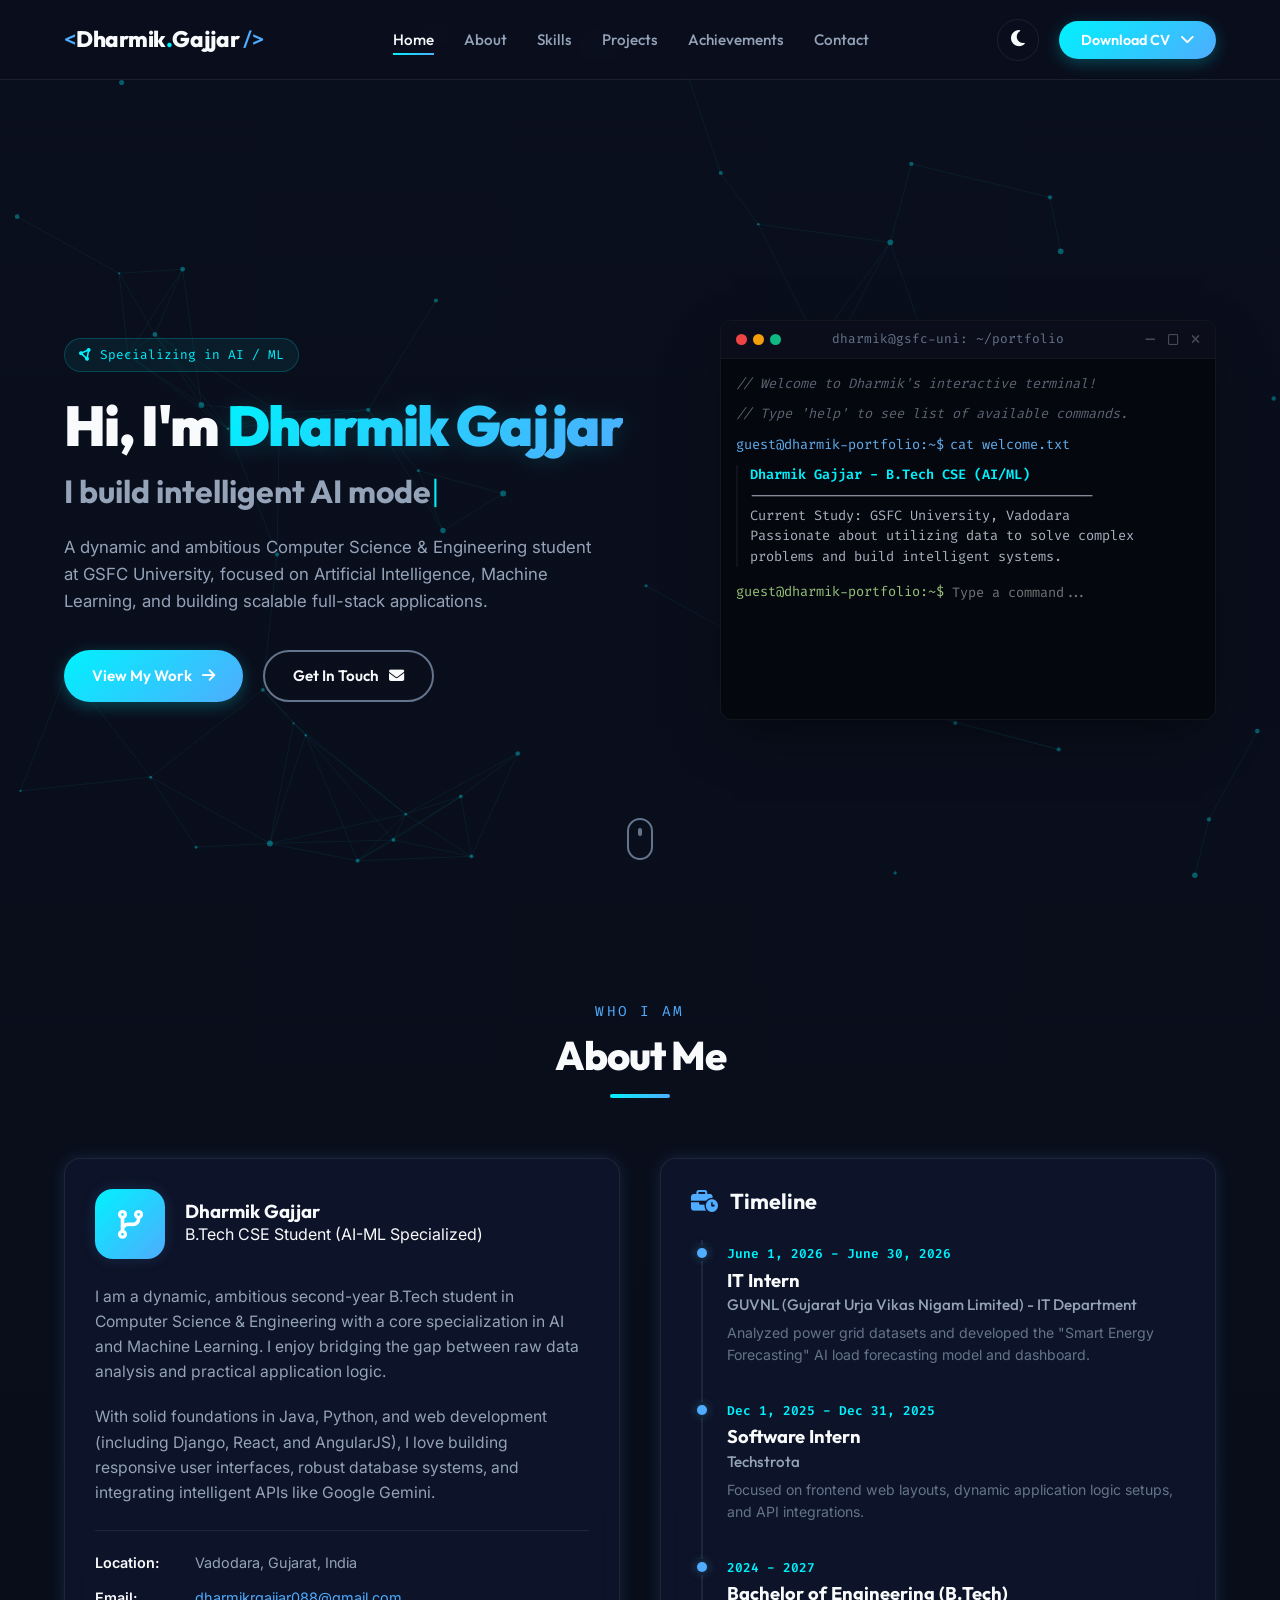
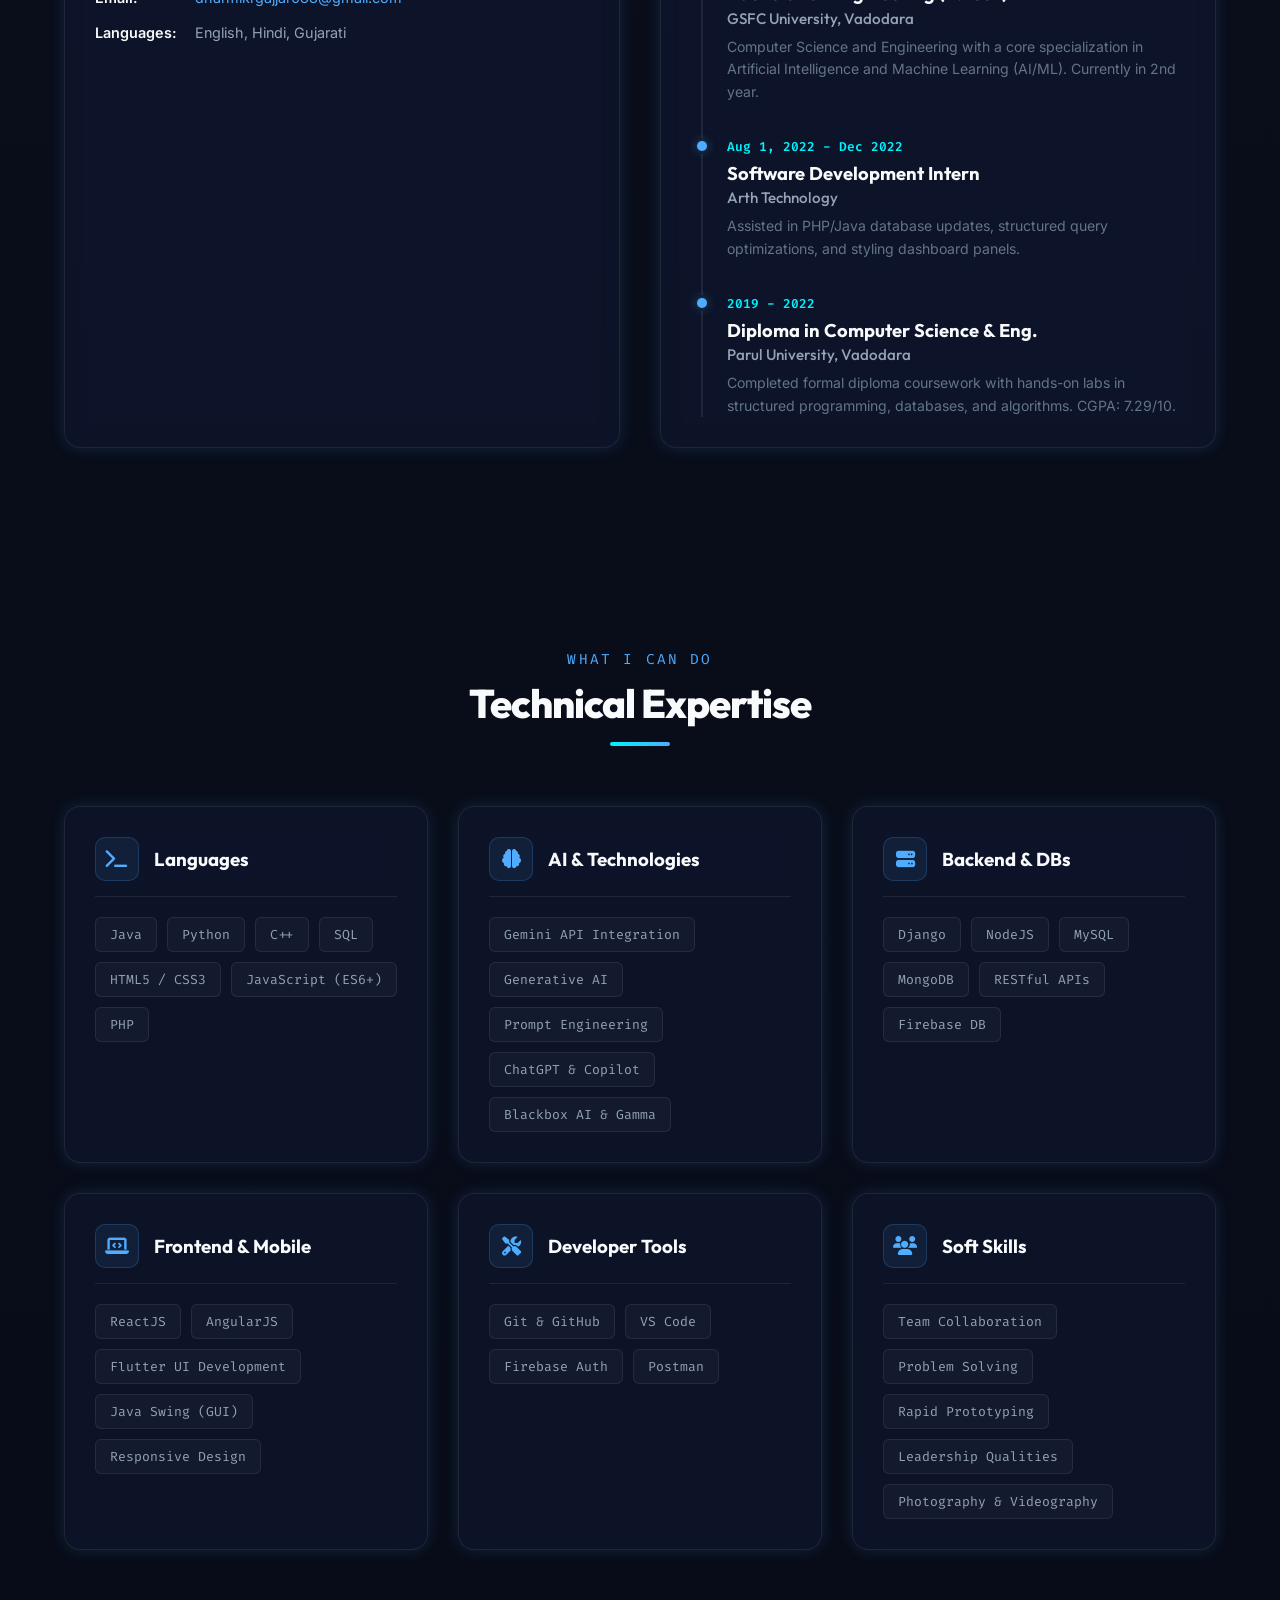
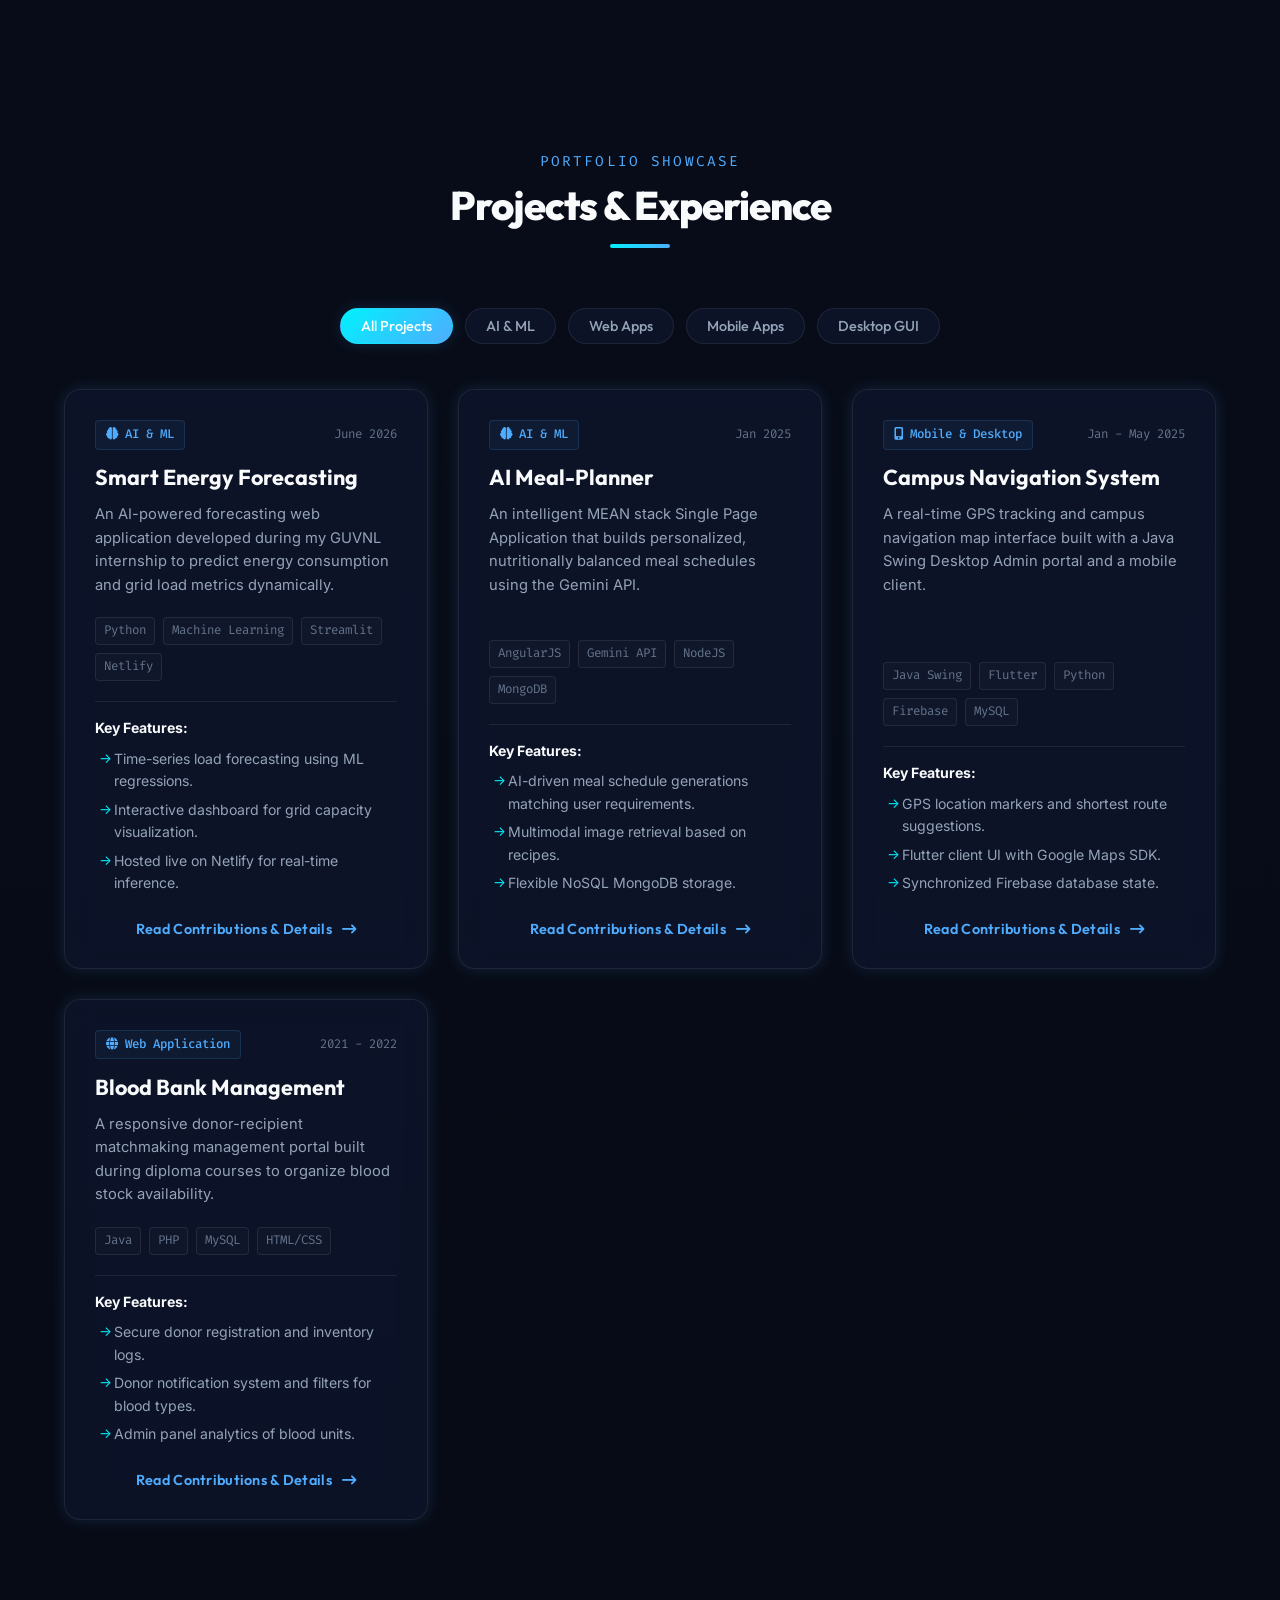
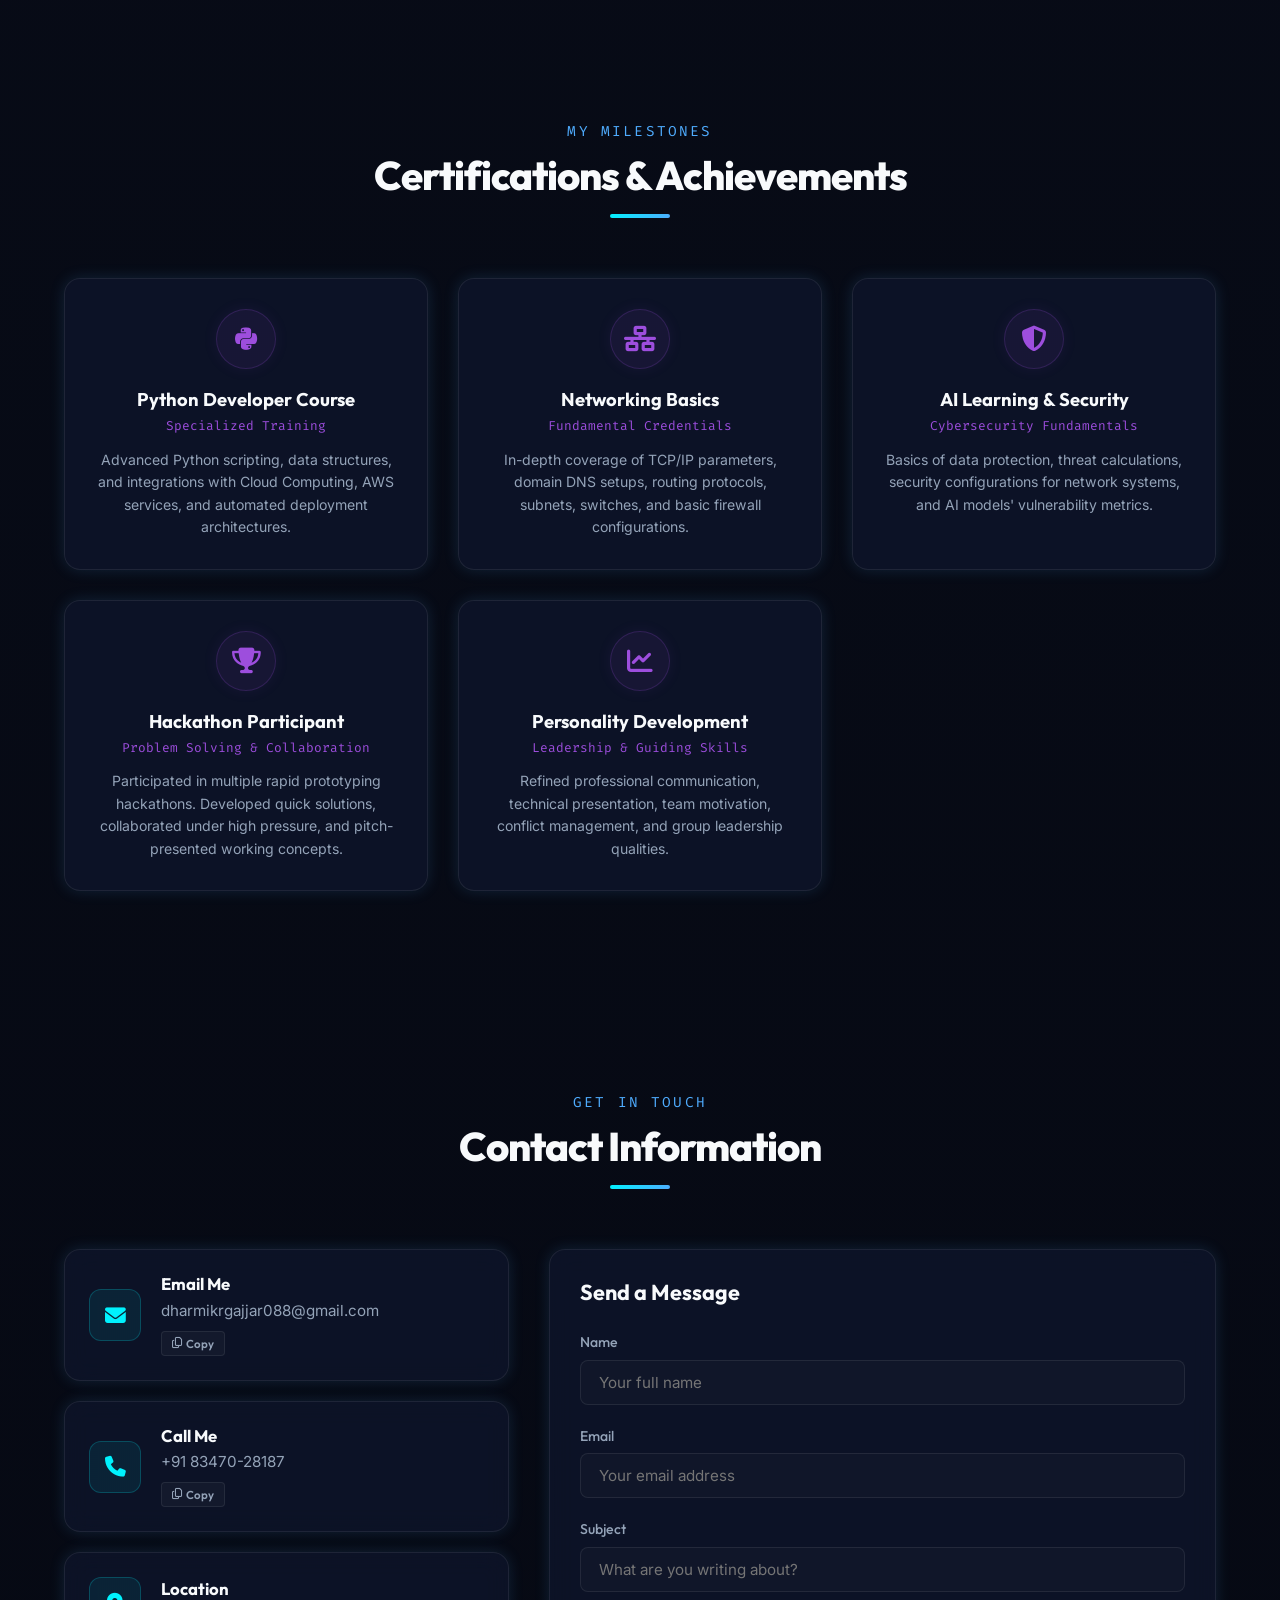
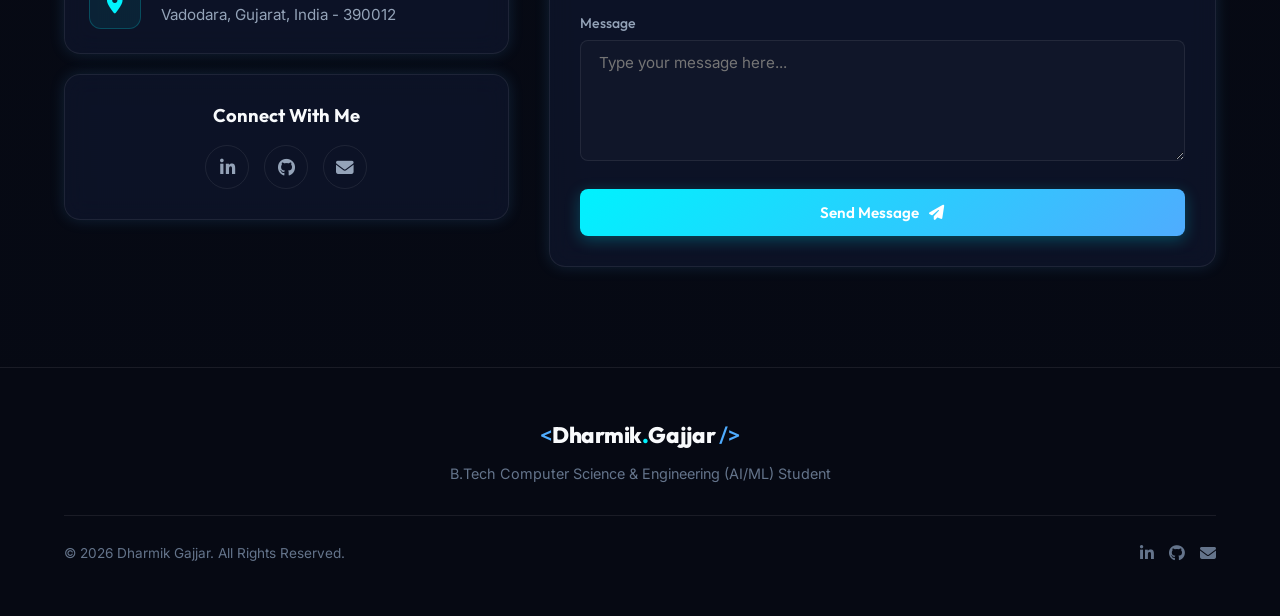
==== commit 5f12935a: "Add all three internships to Work Experience" ====
--- a/index.html
+++ b/index.html
@@ -185,6 +185,7 @@
                     <div class="about-education glass-panel">
                         <h3 class="about-subtitle"><i class="fa-solid fa-business-time"></i> Timeline</h3>
                         <div class="timeline">
+                            <!-- GUVNL IT Internship -->
                             <div class="timeline-card">
                                 <div class="timeline-marker">
                                     <div class="timeline-dot"></div>
@@ -194,10 +195,25 @@
                                     <h4>IT Intern</h4>
                                     <h5>GUVNL (Gujarat Urja Vikas Nigam Limited) - IT Department</h5>
                                     <p class="timeline-text">
-                                        Worked on data analysis, software maintenance, and developed the "Smart Energy Forecasting" AI-driven load forecasting system.
+                                        Analyzed power grid datasets and developed the "Smart Energy Forecasting" AI load forecasting model and dashboard.
                                     </p>
                                 </div>
                             </div>
+                            <!-- Techstrota Internship -->
+                            <div class="timeline-card">
+                                <div class="timeline-marker">
+                                    <div class="timeline-dot"></div>
+                                </div>
+                                <div class="timeline-content">
+                                    <span class="timeline-period">Dec 1, 2025 - Dec 31, 2025</span>
+                                    <h4>Software Intern</h4>
+                                    <h5>Techstrota</h5>
+                                    <p class="timeline-text">
+                                        Focused on frontend web layouts, dynamic application logic setups, and API integrations.
+                                    </p>
+                                </div>
+                            </div>
+                            <!-- B.Tech GSFC -->
                             <div class="timeline-card">
                                 <div class="timeline-marker">
                                     <div class="timeline-dot"></div>
@@ -211,6 +227,21 @@
                                     </p>
                                 </div>
                             </div>
+                            <!-- Arth Technology Internship -->
+                            <div class="timeline-card">
+                                <div class="timeline-marker">
+                                    <div class="timeline-dot"></div>
+                                </div>
+                                <div class="timeline-content">
+                                    <span class="timeline-period">Aug 1, 2022 - Dec 2022</span>
+                                    <h4>Software Development Intern</h4>
+                                    <h5>Arth Technology</h5>
+                                    <p class="timeline-text">
+                                        Assisted in PHP/Java database updates, structured query optimizations, and styling dashboard panels.
+                                    </p>
+                                </div>
+                            </div>
+                            <!-- Diploma Parul -->
                             <div class="timeline-card">
                                 <div class="timeline-marker">
                                     <div class="timeline-dot"></div>
@@ -220,7 +251,7 @@
                                     <h4>Diploma in Computer Science & Eng.</h4>
                                     <h5>Parul University, Vadodara</h5>
                                     <p class="timeline-text">
-                                        Completed formal diploma coursework with hands-on labs in structured programming, relational databases, and data structures. Achieved a CGPA of 7.29/10.
+                                        Completed formal diploma coursework with hands-on labs in structured programming, databases, and algorithms. CGPA: 7.29/10.
                                     </p>
                                 </div>
                             </div>
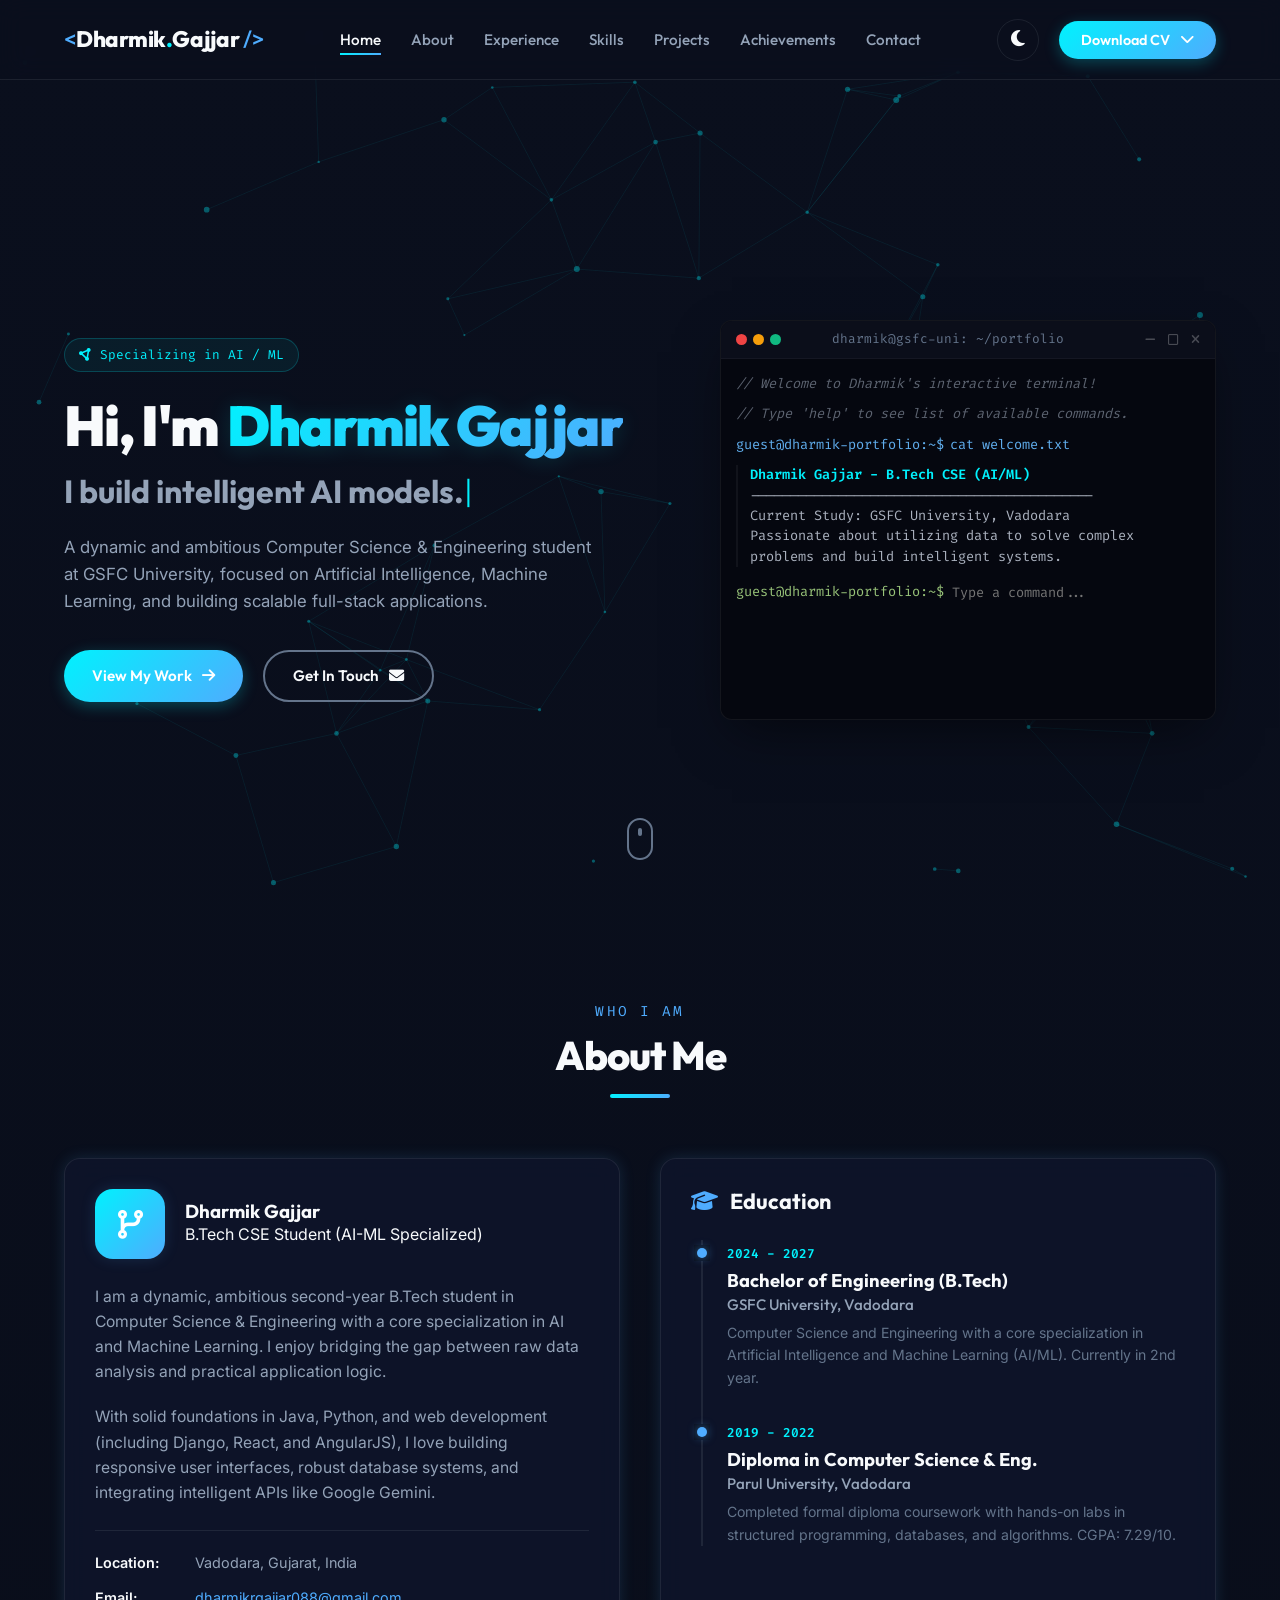
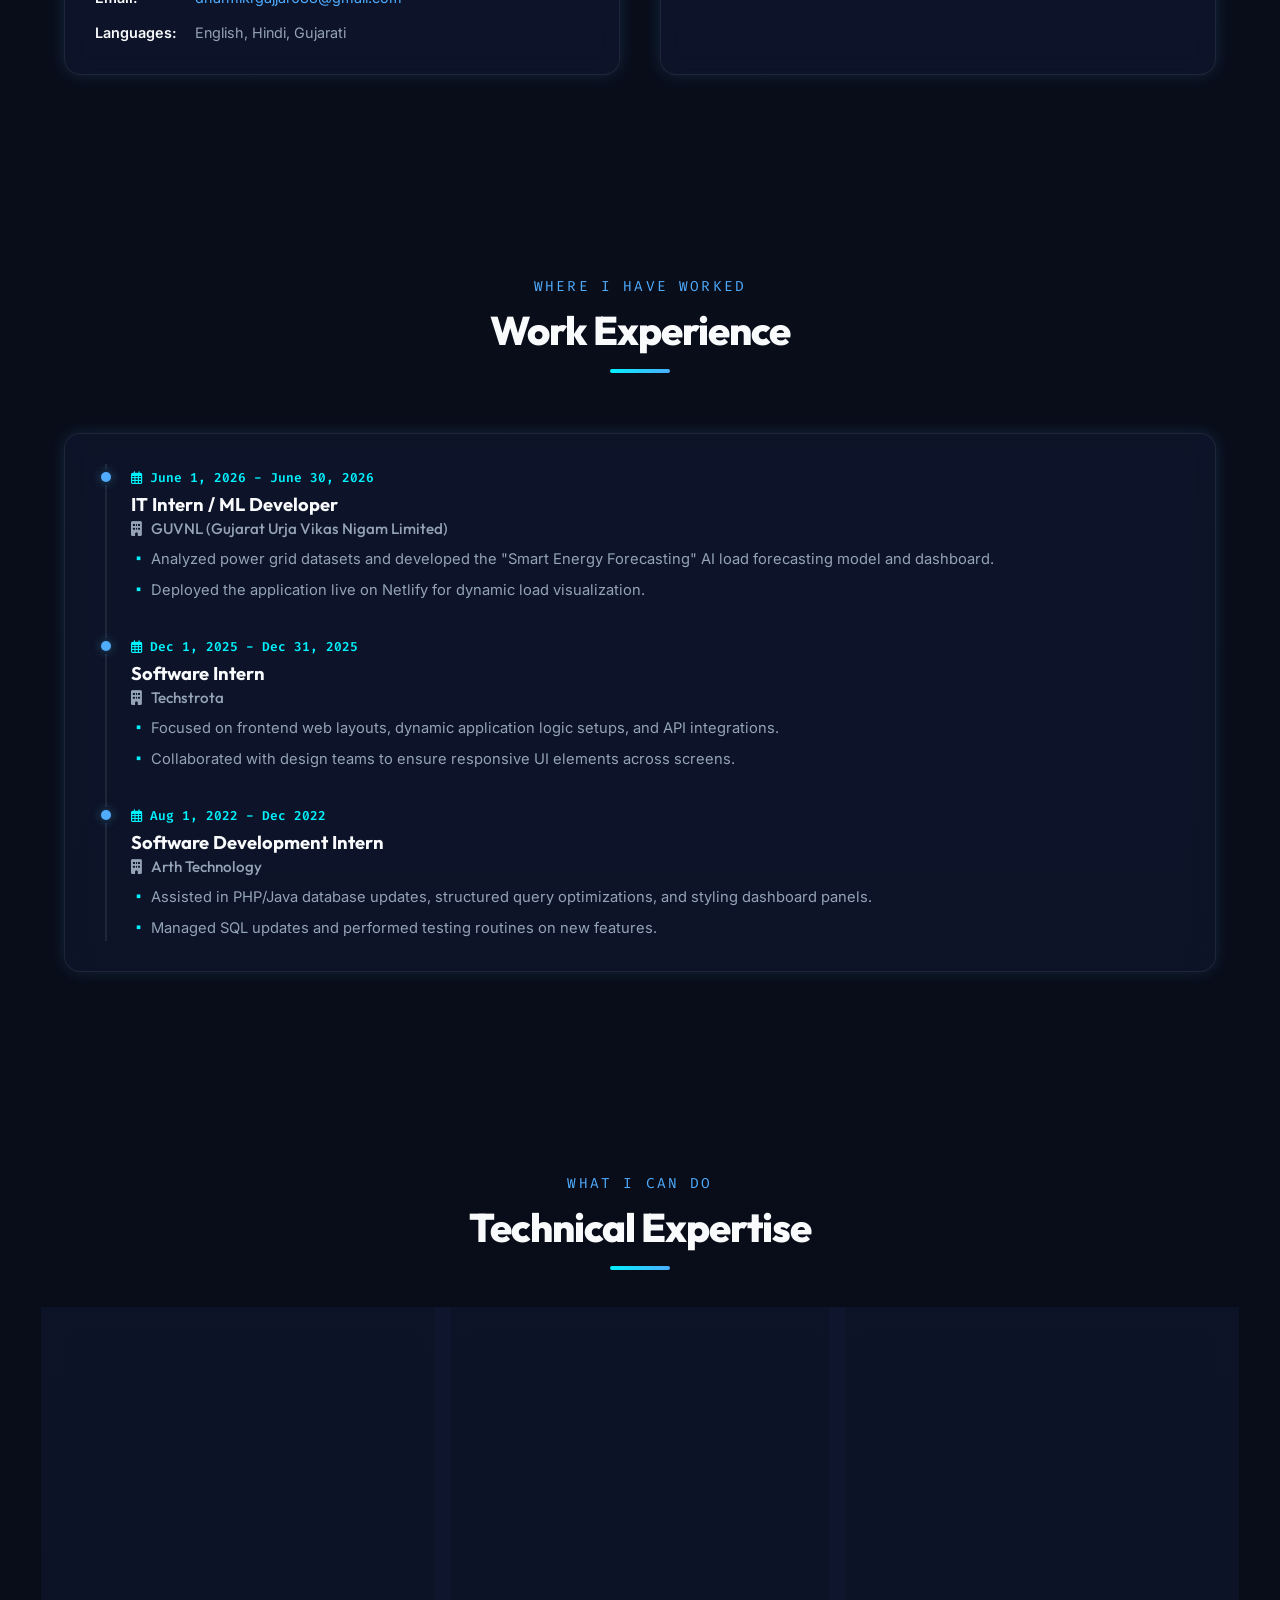
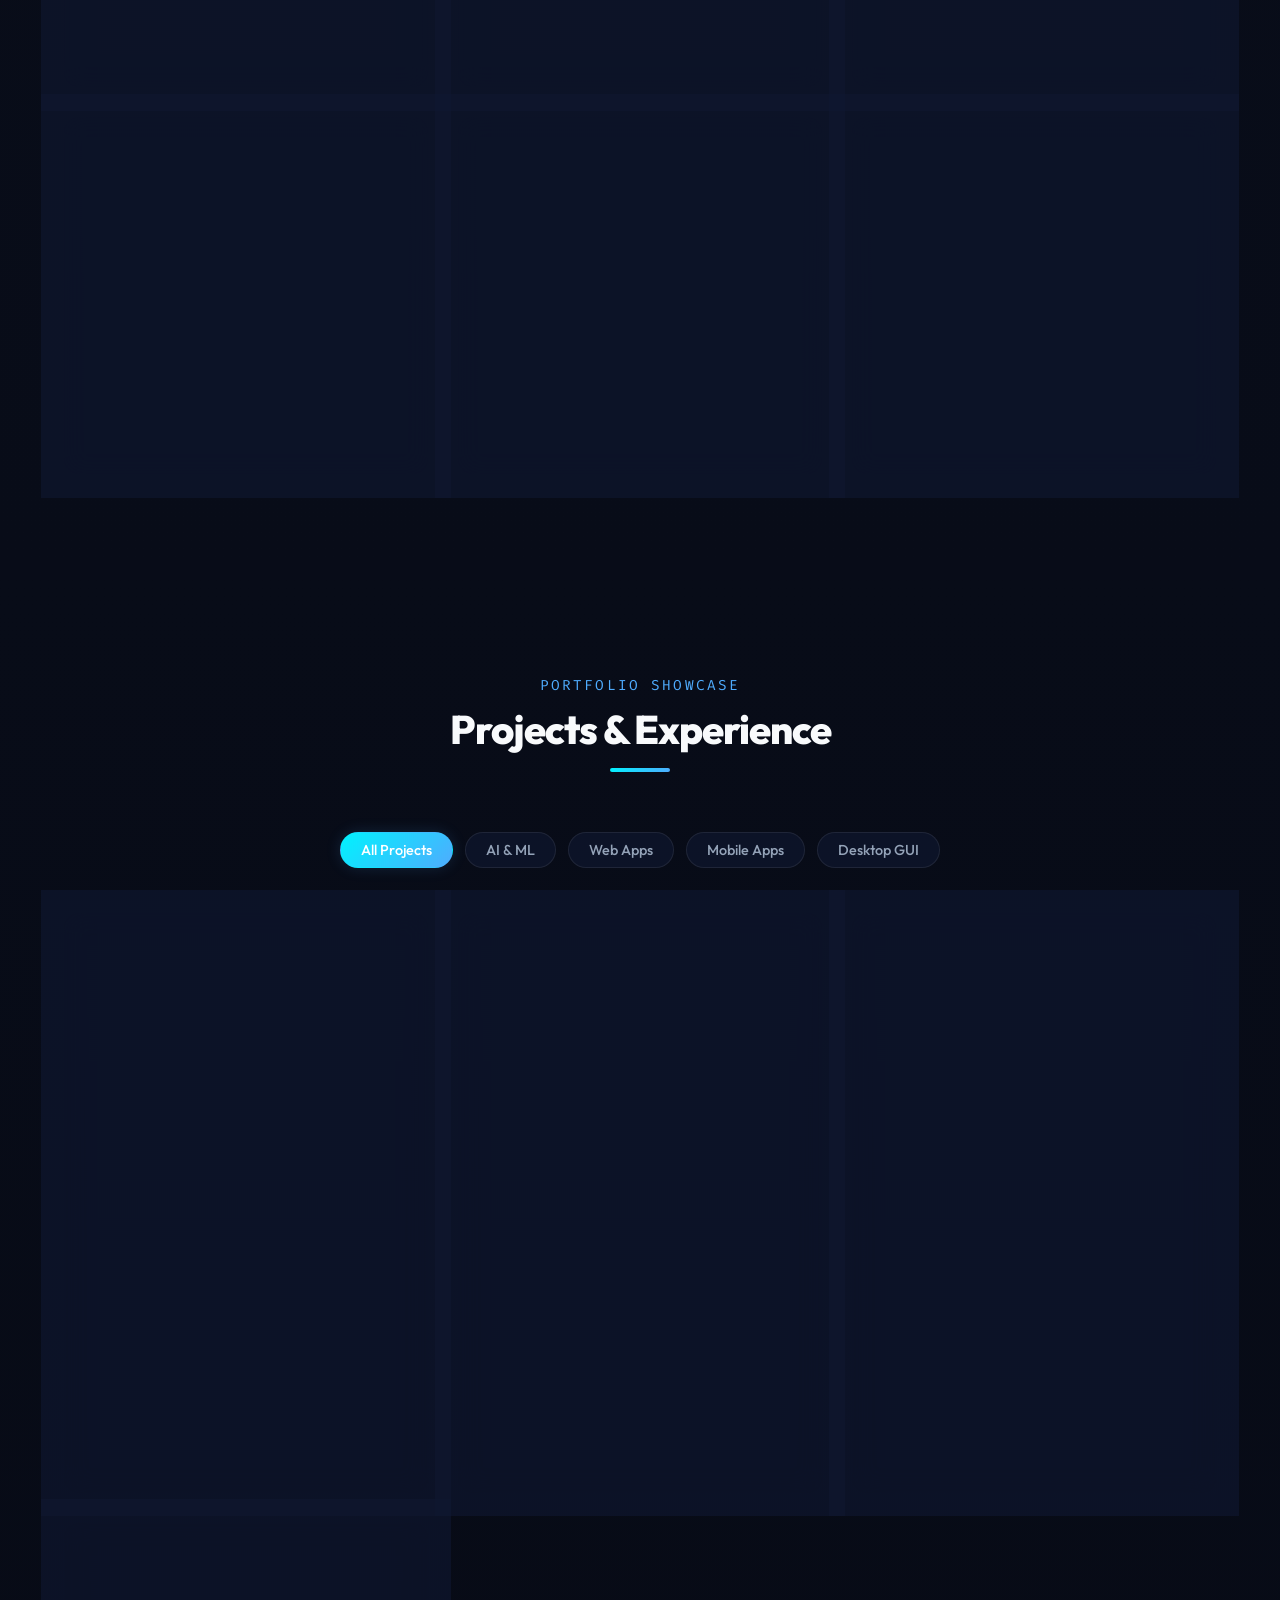
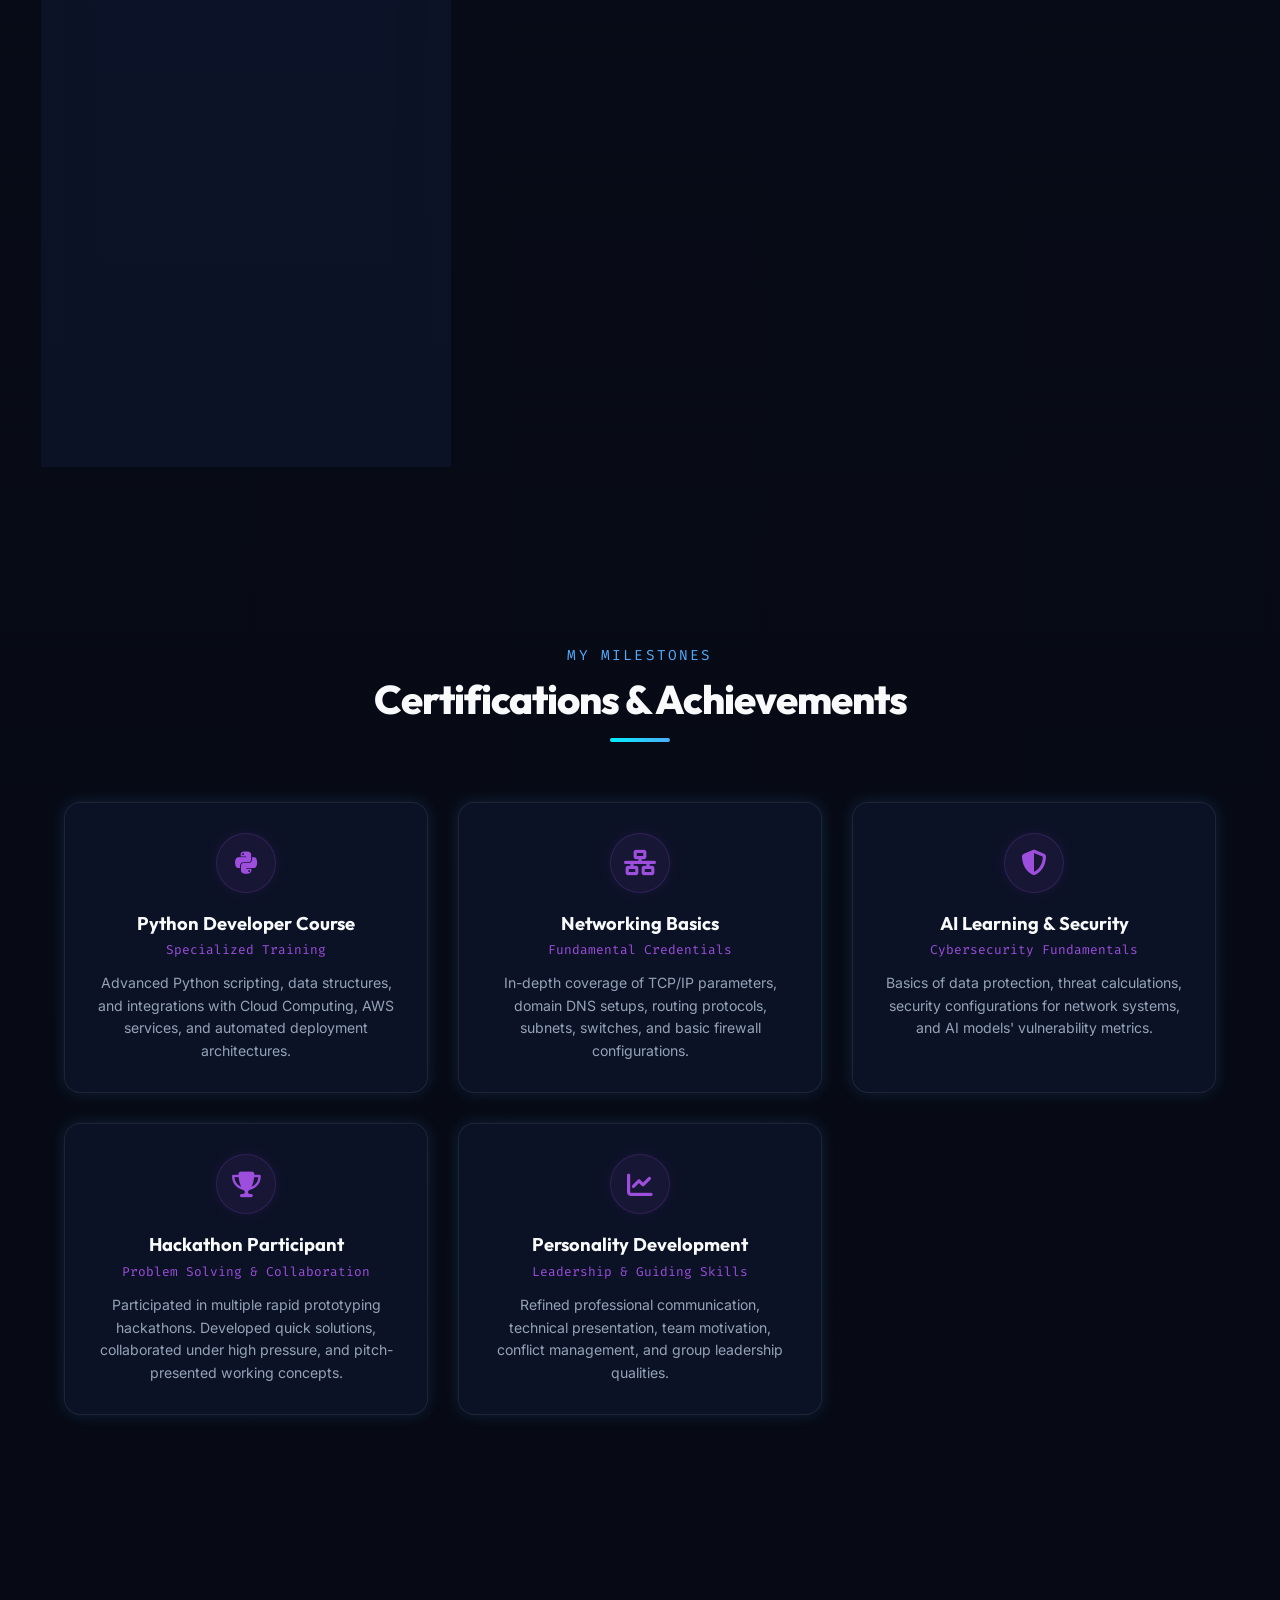
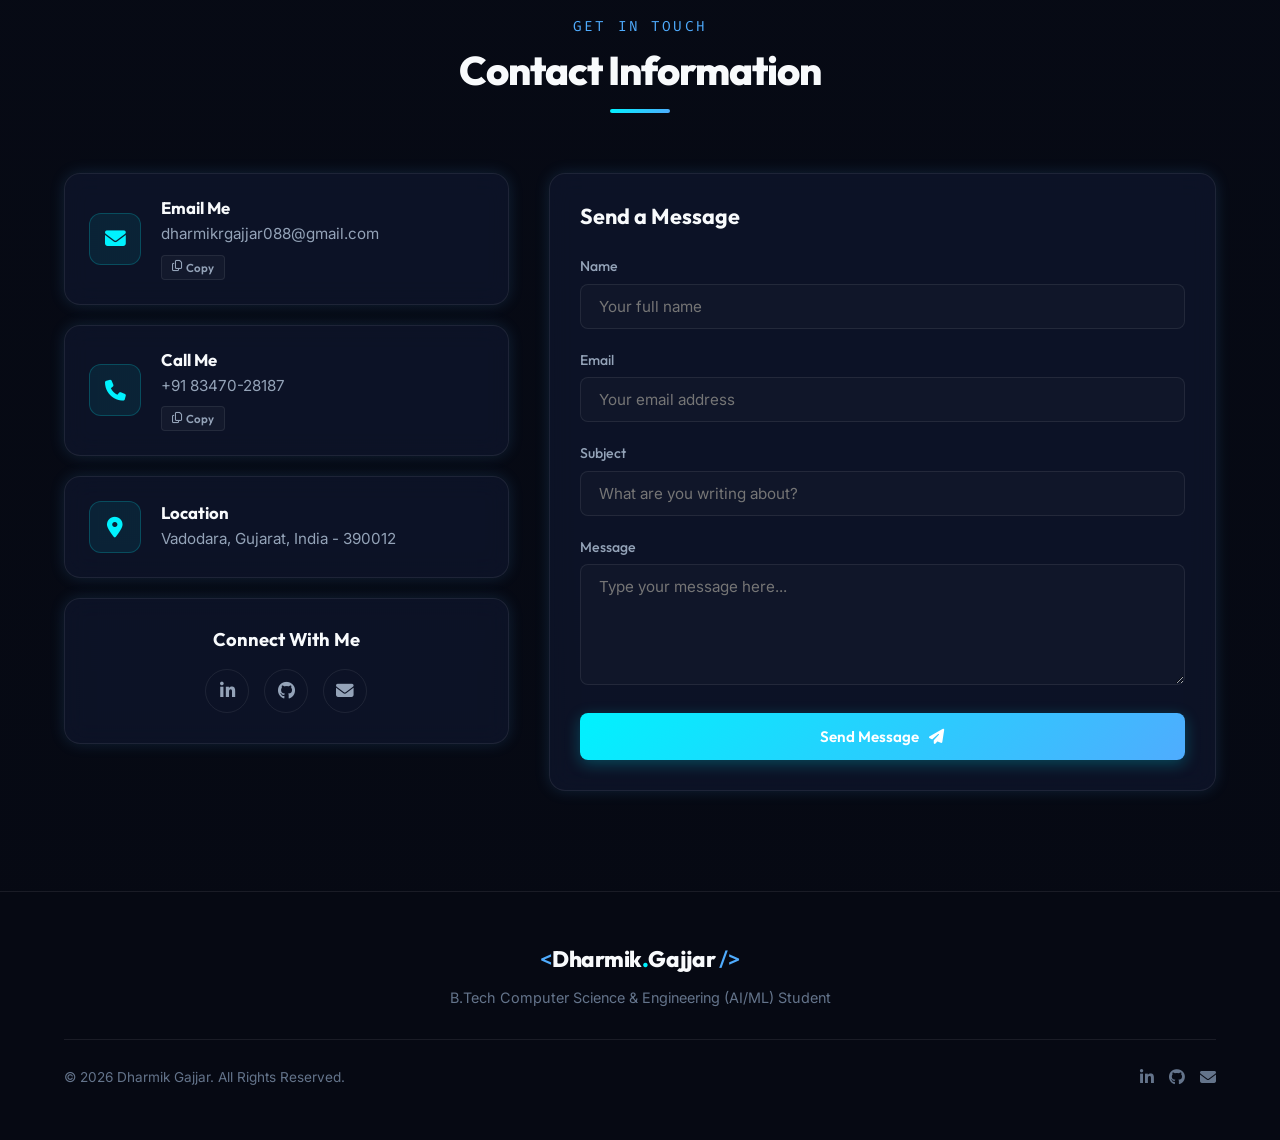
==== commit a1b01b3a: "Separate Work Experience into a brand new section and add header link" ====
--- a/index.html
+++ b/index.html
@@ -31,6 +31,7 @@
                 <ul class="nav-list">
                     <li><a href="#home" class="nav-link active">Home</a></li>
                     <li><a href="#about" class="nav-link">About</a></li>
+                    <li><a href="#experience" class="nav-link">Experience</a></li>
                     <li><a href="#skills" class="nav-link">Skills</a></li>
                     <li><a href="#projects" class="nav-link">Projects</a></li>
                     <li><a href="#achievements" class="nav-link">Achievements</a></li>
@@ -181,38 +182,10 @@
                         </div>
                     </div>
 
-                    <!-- Education & Experience Timeline Card -->
+                    <!-- Education Timeline Card -->
                     <div class="about-education glass-panel">
-                        <h3 class="about-subtitle"><i class="fa-solid fa-business-time"></i> Timeline</h3>
+                        <h3 class="about-subtitle"><i class="fa-solid fa-graduation-cap"></i> Education</h3>
                         <div class="timeline">
-                            <!-- GUVNL IT Internship -->
-                            <div class="timeline-card">
-                                <div class="timeline-marker">
-                                    <div class="timeline-dot"></div>
-                                </div>
-                                <div class="timeline-content">
-                                    <span class="timeline-period">June 1, 2026 - June 30, 2026</span>
-                                    <h4>IT Intern</h4>
-                                    <h5>GUVNL (Gujarat Urja Vikas Nigam Limited) - IT Department</h5>
-                                    <p class="timeline-text">
-                                        Analyzed power grid datasets and developed the "Smart Energy Forecasting" AI load forecasting model and dashboard.
-                                    </p>
-                                </div>
-                            </div>
-                            <!-- Techstrota Internship -->
-                            <div class="timeline-card">
-                                <div class="timeline-marker">
-                                    <div class="timeline-dot"></div>
-                                </div>
-                                <div class="timeline-content">
-                                    <span class="timeline-period">Dec 1, 2025 - Dec 31, 2025</span>
-                                    <h4>Software Intern</h4>
-                                    <h5>Techstrota</h5>
-                                    <p class="timeline-text">
-                                        Focused on frontend web layouts, dynamic application logic setups, and API integrations.
-                                    </p>
-                                </div>
-                            </div>
                             <!-- B.Tech GSFC -->
                             <div class="timeline-card">
                                 <div class="timeline-marker">
@@ -227,20 +200,6 @@
                                     </p>
                                 </div>
                             </div>
-                            <!-- Arth Technology Internship -->
-                            <div class="timeline-card">
-                                <div class="timeline-marker">
-                                    <div class="timeline-dot"></div>
-                                </div>
-                                <div class="timeline-content">
-                                    <span class="timeline-period">Aug 1, 2022 - Dec 2022</span>
-                                    <h4>Software Development Intern</h4>
-                                    <h5>Arth Technology</h5>
-                                    <p class="timeline-text">
-                                        Assisted in PHP/Java database updates, structured query optimizations, and styling dashboard panels.
-                                    </p>
-                                </div>
-                            </div>
                             <!-- Diploma Parul -->
                             <div class="timeline-card">
                                 <div class="timeline-marker">
@@ -261,6 +220,69 @@
             </div>
         </section>
 
+        <!-- Work Experience Section -->
+        <section id="experience" class="experience-section section-padding">
+            <div class="container">
+                <div class="section-header">
+                    <span class="section-sub">Where I Have Worked</span>
+                    <h2 class="section-title">Work Experience</h2>
+                    <div class="section-line"></div>
+                </div>
+
+                <div class="experience-timeline-container glass-panel">
+                    <div class="timeline">
+                        <!-- GUVNL IT Internship -->
+                        <div class="timeline-card">
+                            <div class="timeline-marker">
+                                <div class="timeline-dot"></div>
+                            </div>
+                            <div class="timeline-content">
+                                <span class="timeline-period"><i class="fa-regular fa-calendar-days"></i> June 1, 2026 - June 30, 2026</span>
+                                <h4>IT Intern / ML Developer</h4>
+                                <h5 class="company-name"><i class="fa-solid fa-building"></i> GUVNL (Gujarat Urja Vikas Nigam Limited)</h5>
+                                <ul class="experience-bullets">
+                                    <li>Analyzed power grid datasets and developed the "Smart Energy Forecasting" AI load forecasting model and dashboard.</li>
+                                    <li>Deployed the application live on Netlify for dynamic load visualization.</li>
+                                </ul>
+                            </div>
+                        </div>
+
+                        <!-- Techstrota Internship -->
+                        <div class="timeline-card">
+                            <div class="timeline-marker">
+                                <div class="timeline-dot"></div>
+                            </div>
+                            <div class="timeline-content">
+                                <span class="timeline-period"><i class="fa-regular fa-calendar-days"></i> Dec 1, 2025 - Dec 31, 2025</span>
+                                <h4>Software Intern</h4>
+                                <h5 class="company-name"><i class="fa-solid fa-building"></i> Techstrota</h5>
+                                <ul class="experience-bullets">
+                                    <li>Focused on frontend web layouts, dynamic application logic setups, and API integrations.</li>
+                                    <li>Collaborated with design teams to ensure responsive UI elements across screens.</li>
+                                </ul>
+                            </div>
+                        </div>
+
+                        <!-- Arth Technology Internship -->
+                        <div class="timeline-card">
+                            <div class="timeline-marker">
+                                <div class="timeline-dot"></div>
+                            </div>
+                            <div class="timeline-content">
+                                <span class="timeline-period"><i class="fa-regular fa-calendar-days"></i> Aug 1, 2022 - Dec 2022</span>
+                                <h4>Software Development Intern</h4>
+                                <h5 class="company-name"><i class="fa-solid fa-building"></i> Arth Technology</h5>
+                                <ul class="experience-bullets">
+                                    <li>Assisted in PHP/Java database updates, structured query optimizations, and styling dashboard panels.</li>
+                                    <li>Managed SQL updates and performed testing routines on new features.</li>
+                                </ul>
+                            </div>
+                        </div>
+                    </div>
+                </div>
+            </div>
+        </section>
+
         <!-- Skills Section -->
         <section id="skills" class="skills-section section-padding">
             <div class="container">
--- a/style.css
+++ b/style.css
@@ -844,6 +844,45 @@
     color: var(--text-muted);
 }
 
+/* Work Experience Timeline details */
+.company-name {
+    font-size: 1rem;
+    color: var(--accent-blue);
+    margin-top: 4px;
+    margin-bottom: 12px;
+    font-weight: 600;
+}
+
+.company-name i {
+    font-size: 0.9rem;
+    margin-right: 6px;
+}
+
+.experience-bullets {
+    list-style: none;
+    padding-left: 0;
+    margin-top: 10px;
+    display: flex;
+    flex-direction: column;
+    gap: 8px;
+}
+
+.experience-bullets li {
+    font-size: 0.92rem;
+    color: var(--text-secondary);
+    position: relative;
+    padding-left: 20px;
+}
+
+.experience-bullets li::before {
+    content: '▪';
+    color: var(--accent-cyan);
+    position: absolute;
+    left: 4px;
+    font-size: 0.8rem;
+    top: 0px;
+}
+
 /* -------------------------------------------------------------
    SKILLS SECTION
    ------------------------------------------------------------- */
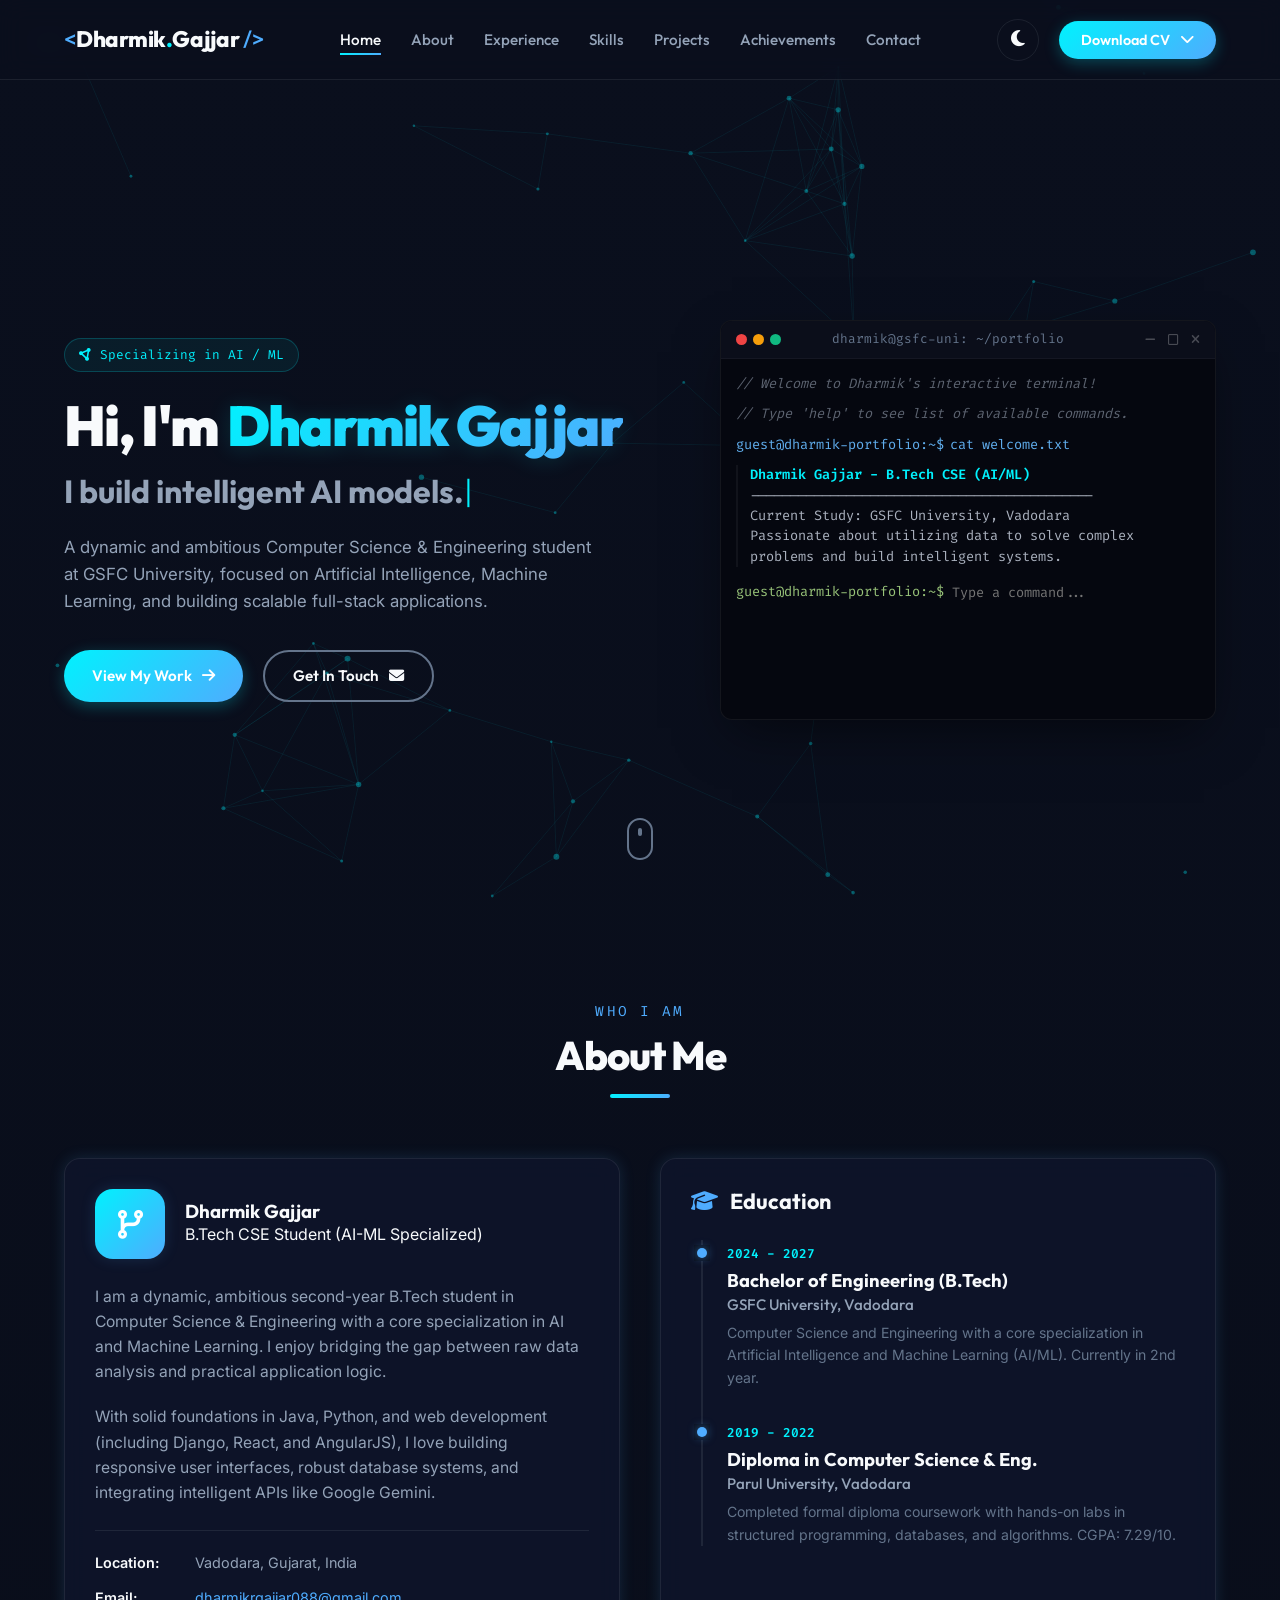
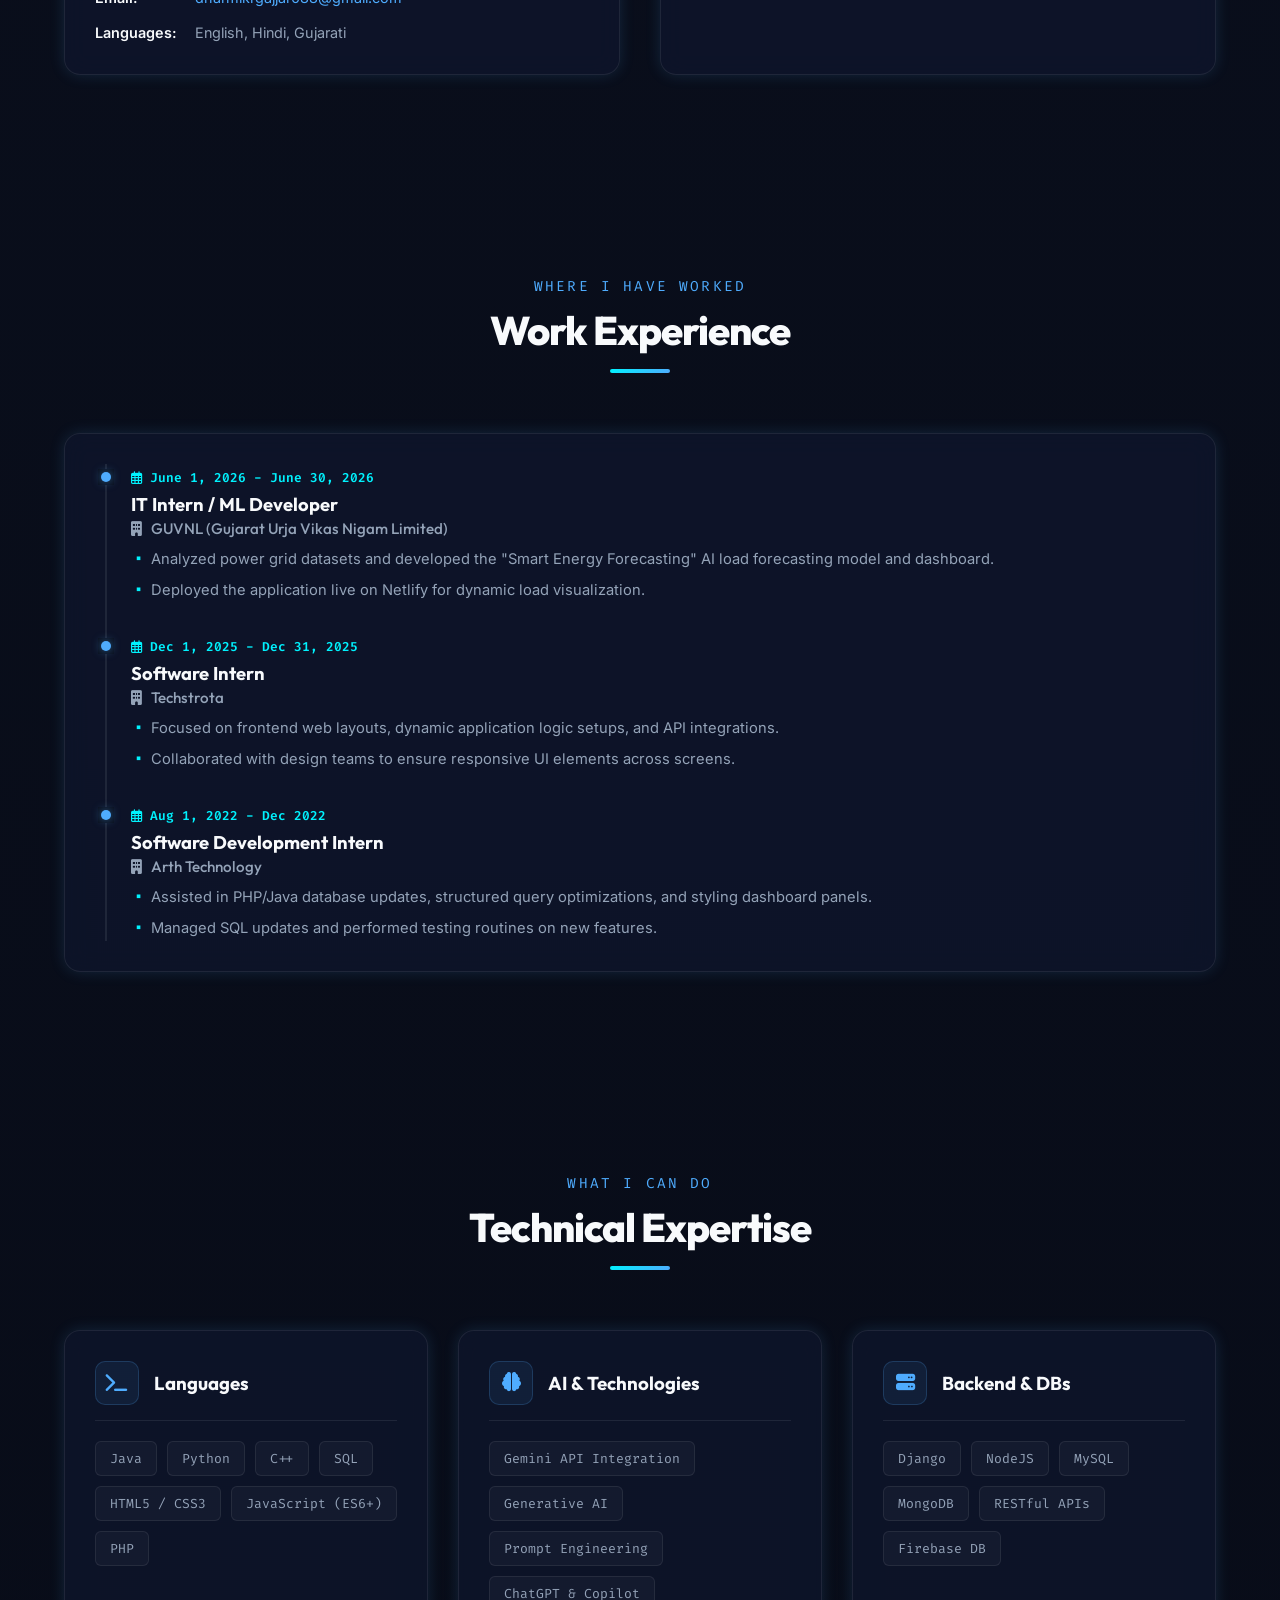
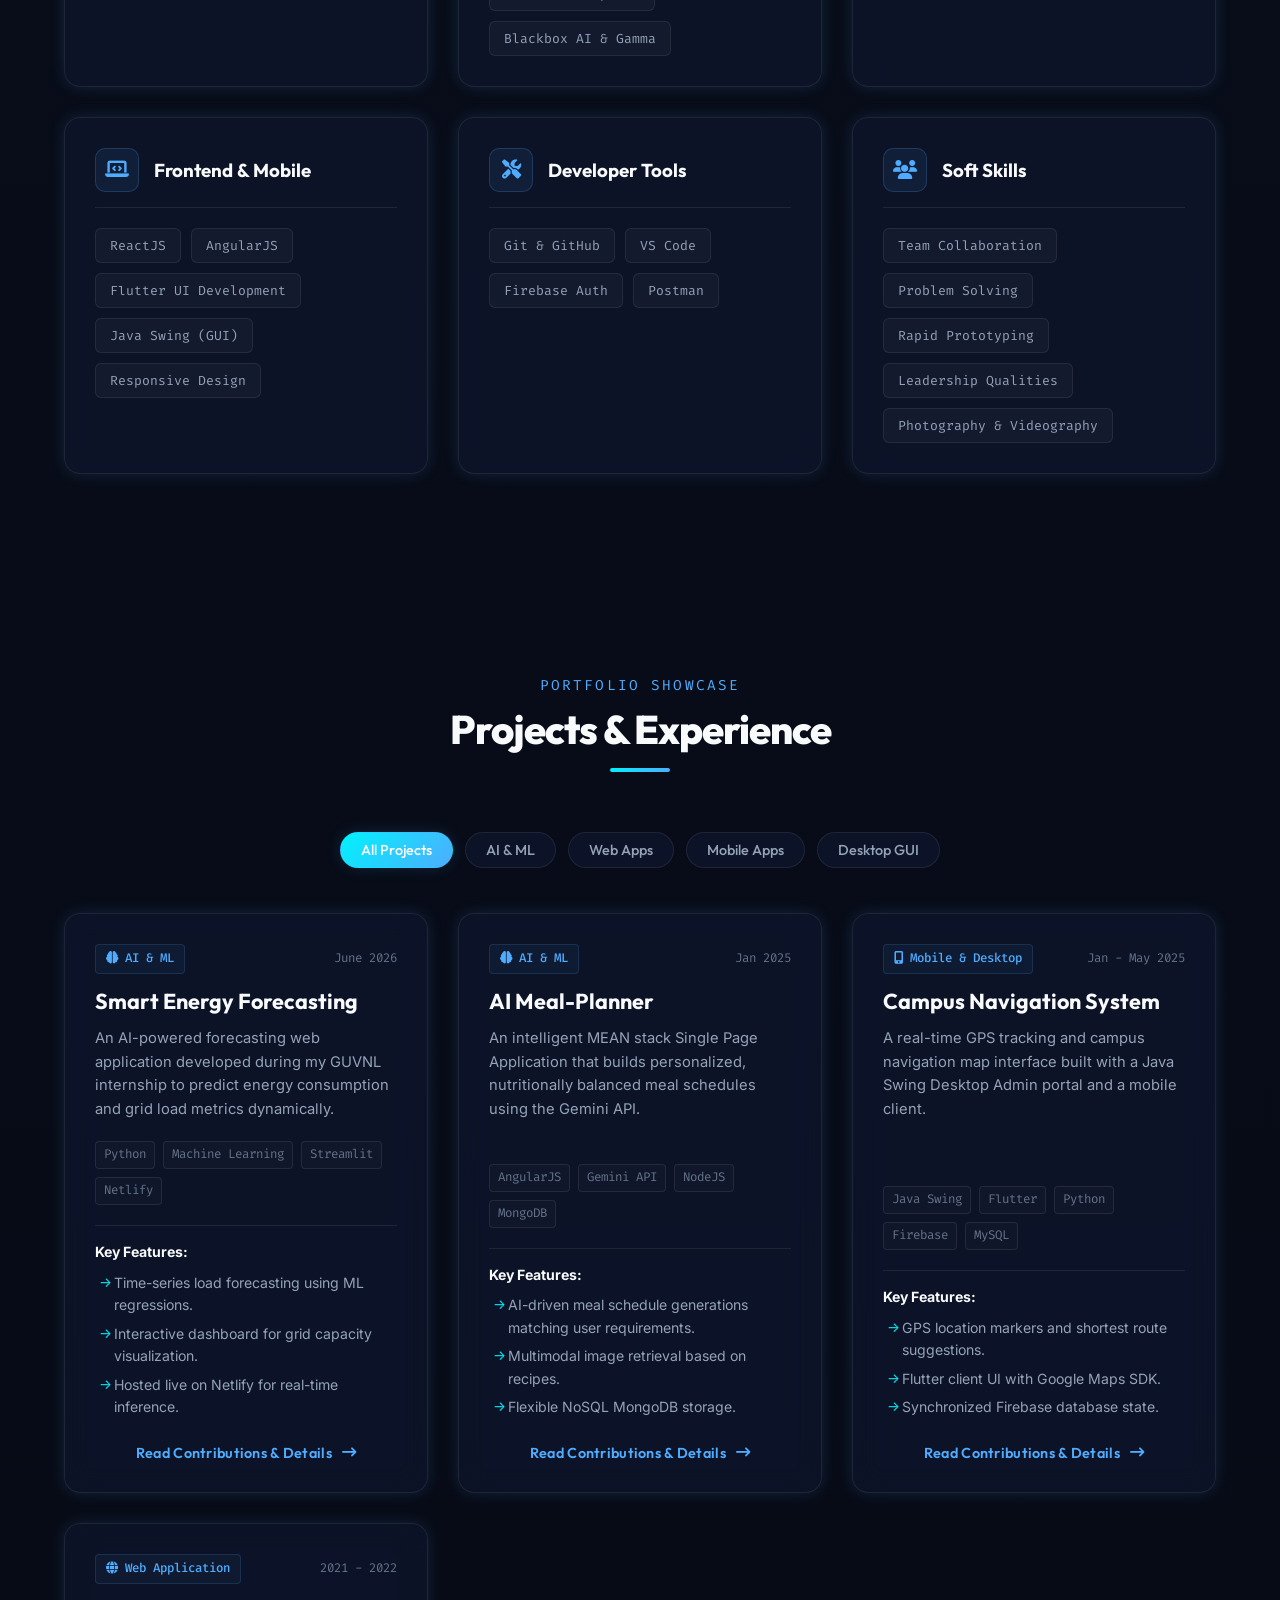
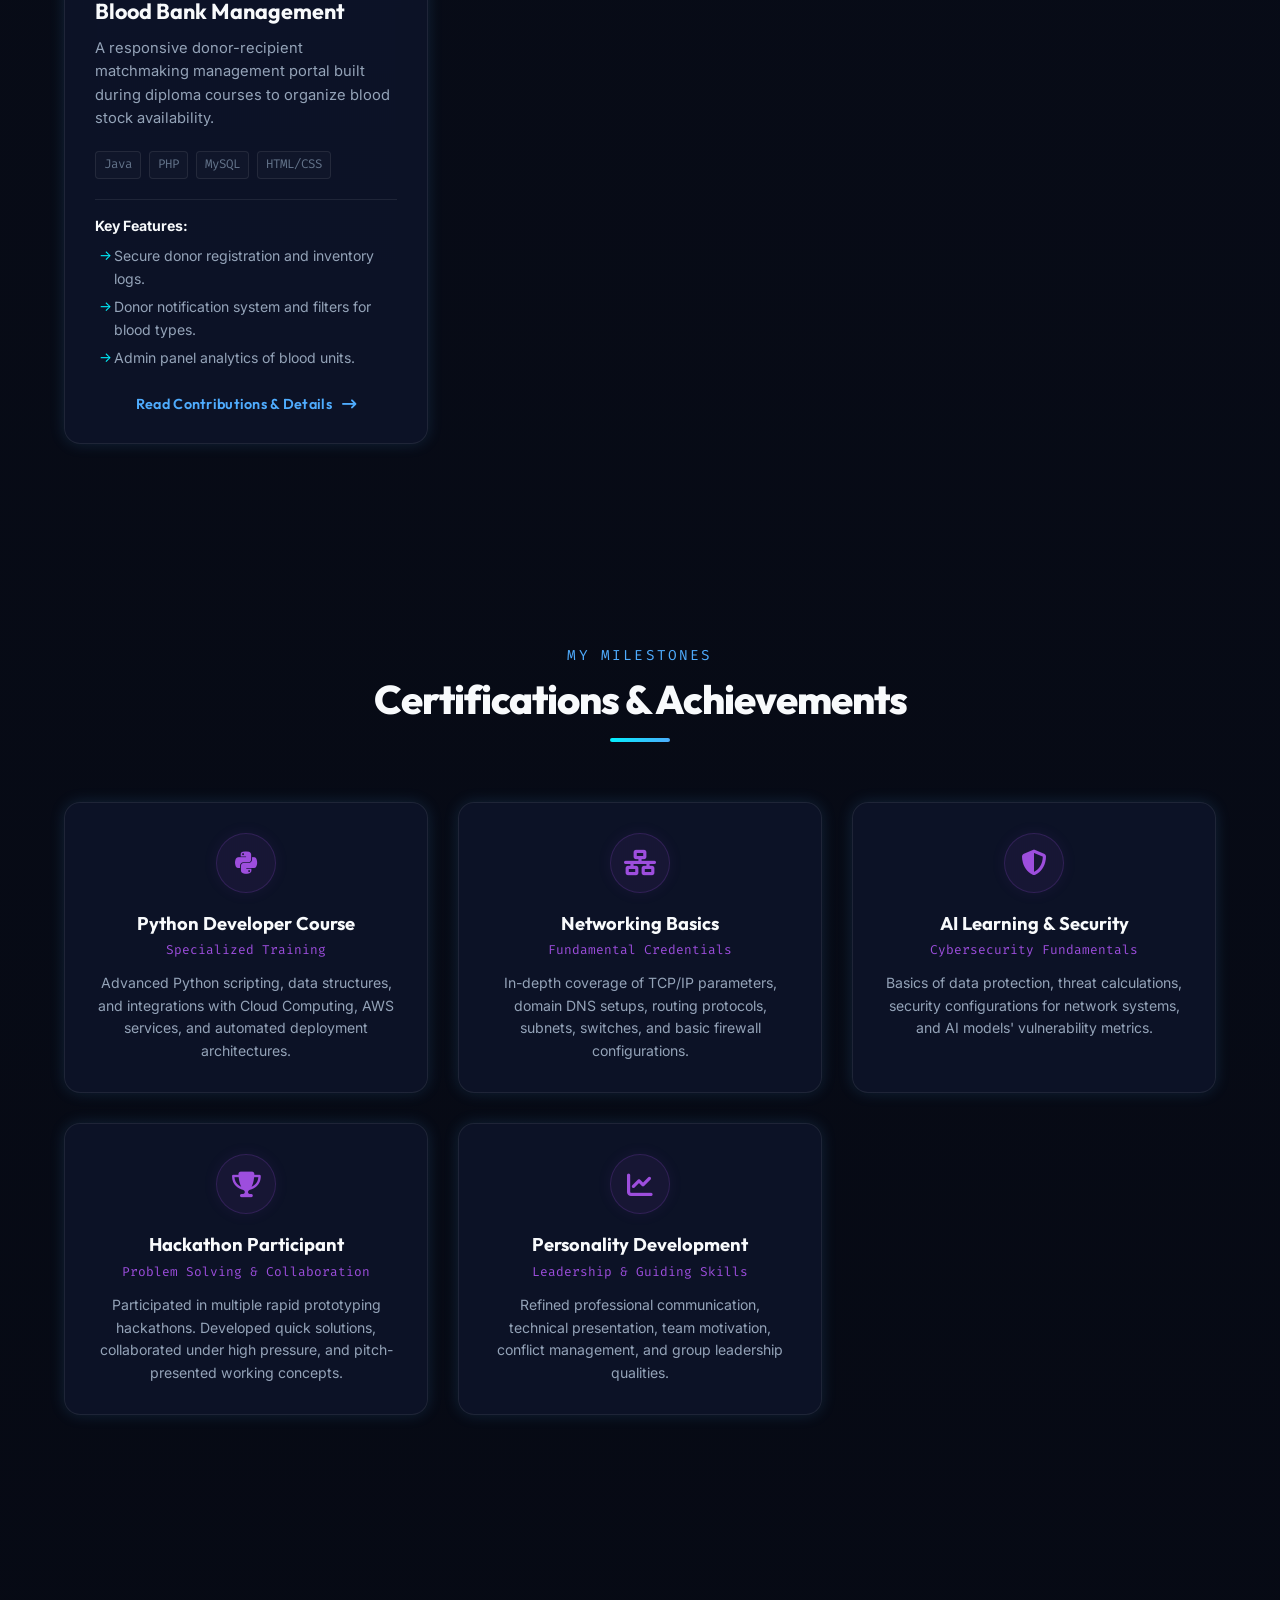
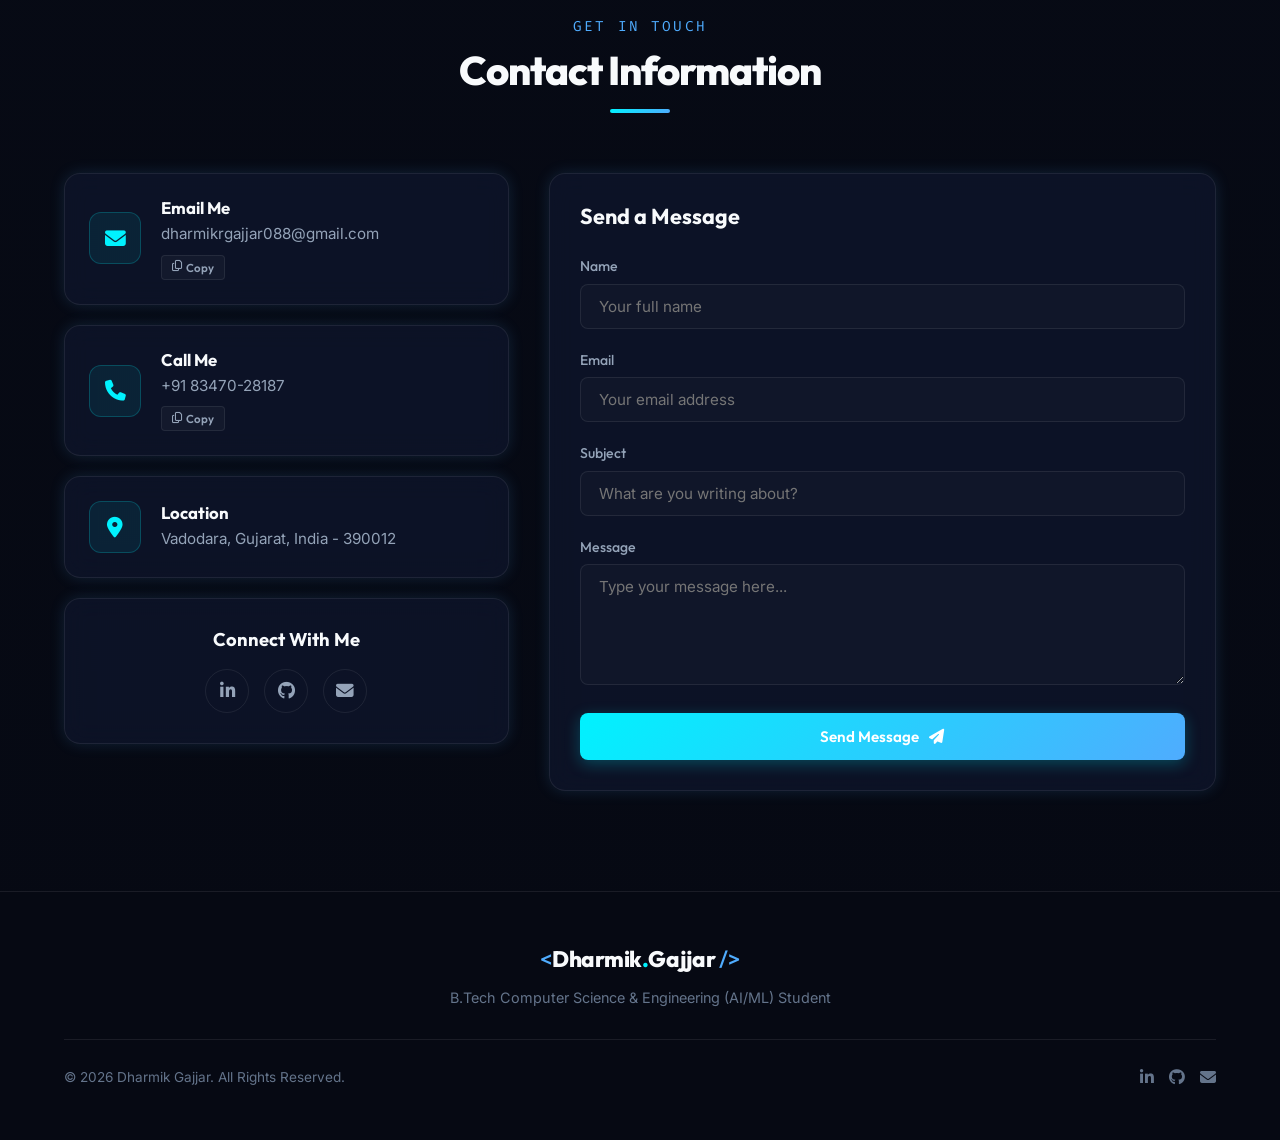
==== commit 93255e52: "Replace cartoonish emoji favicons with custom professional vector SVG icons" ====
--- a/index.html
+++ b/index.html
@@ -12,7 +12,7 @@
     <!-- FontAwesome Icons -->
     <link rel="stylesheet" href="https://cdnjs.cloudflare.com/ajax/libs/font-awesome/6.4.0/css/all.min.css">
     <!-- Favicon -->
-    <link rel="icon" href="data:image/svg+xml,<svg xmlns=%22http://www.w3.org/2000/svg%22 viewBox=%220 0 100 100%22><text y=%22.9em%22 font-size=%2290%22>💻</text></svg>">
+    <link rel="icon" href="data:image/svg+xml,<svg xmlns=%22http://www.w3.org/2000/svg%22 viewBox=%220 0 100 100%22><path d=%22M30 30 L10 50 L30 70 M70 30 L90 50 L70 70 M58 25 L42 75%22 fill=%22none%22 stroke=%22%234facfe%22 stroke-width=%2212%22 stroke-linecap=%22round%22 stroke-linejoin=%22round%22/></svg>">
     <!-- Main Stylesheet -->
     <link rel="stylesheet" href="style.css">
 </head>
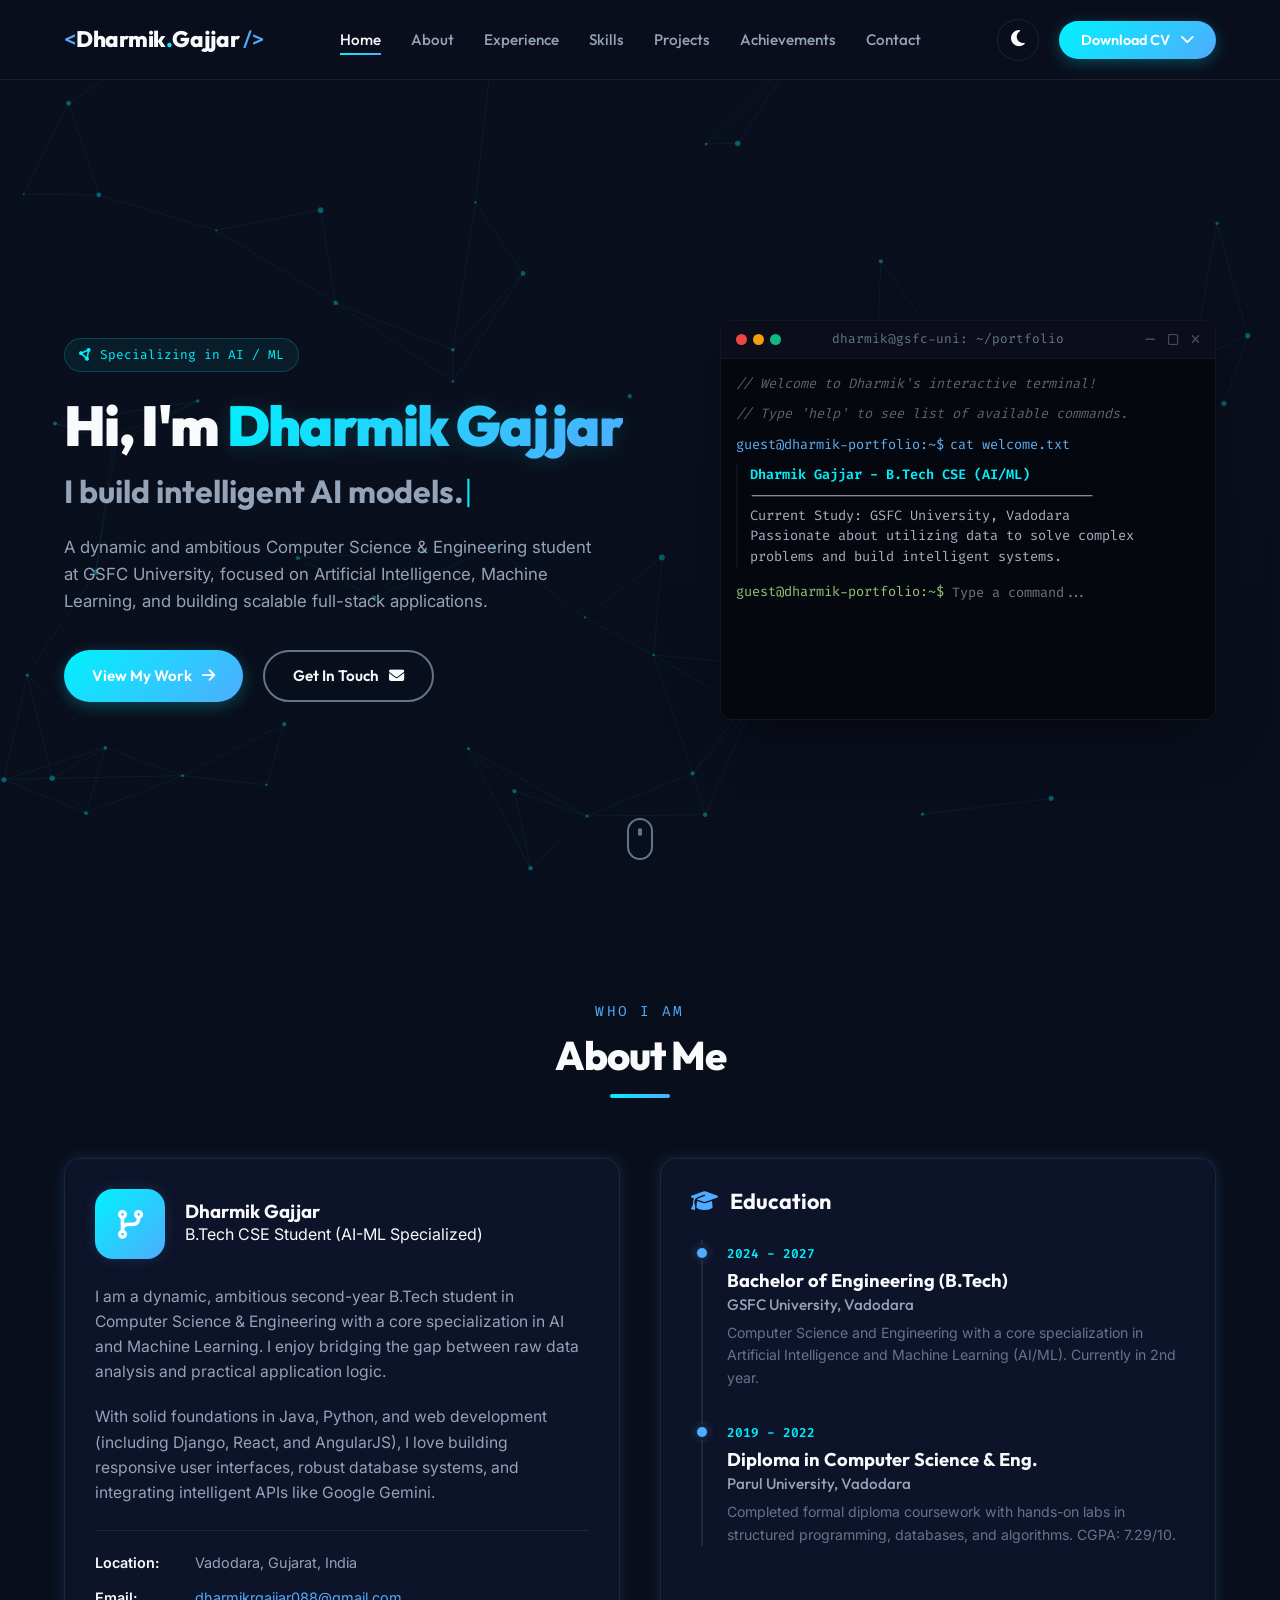
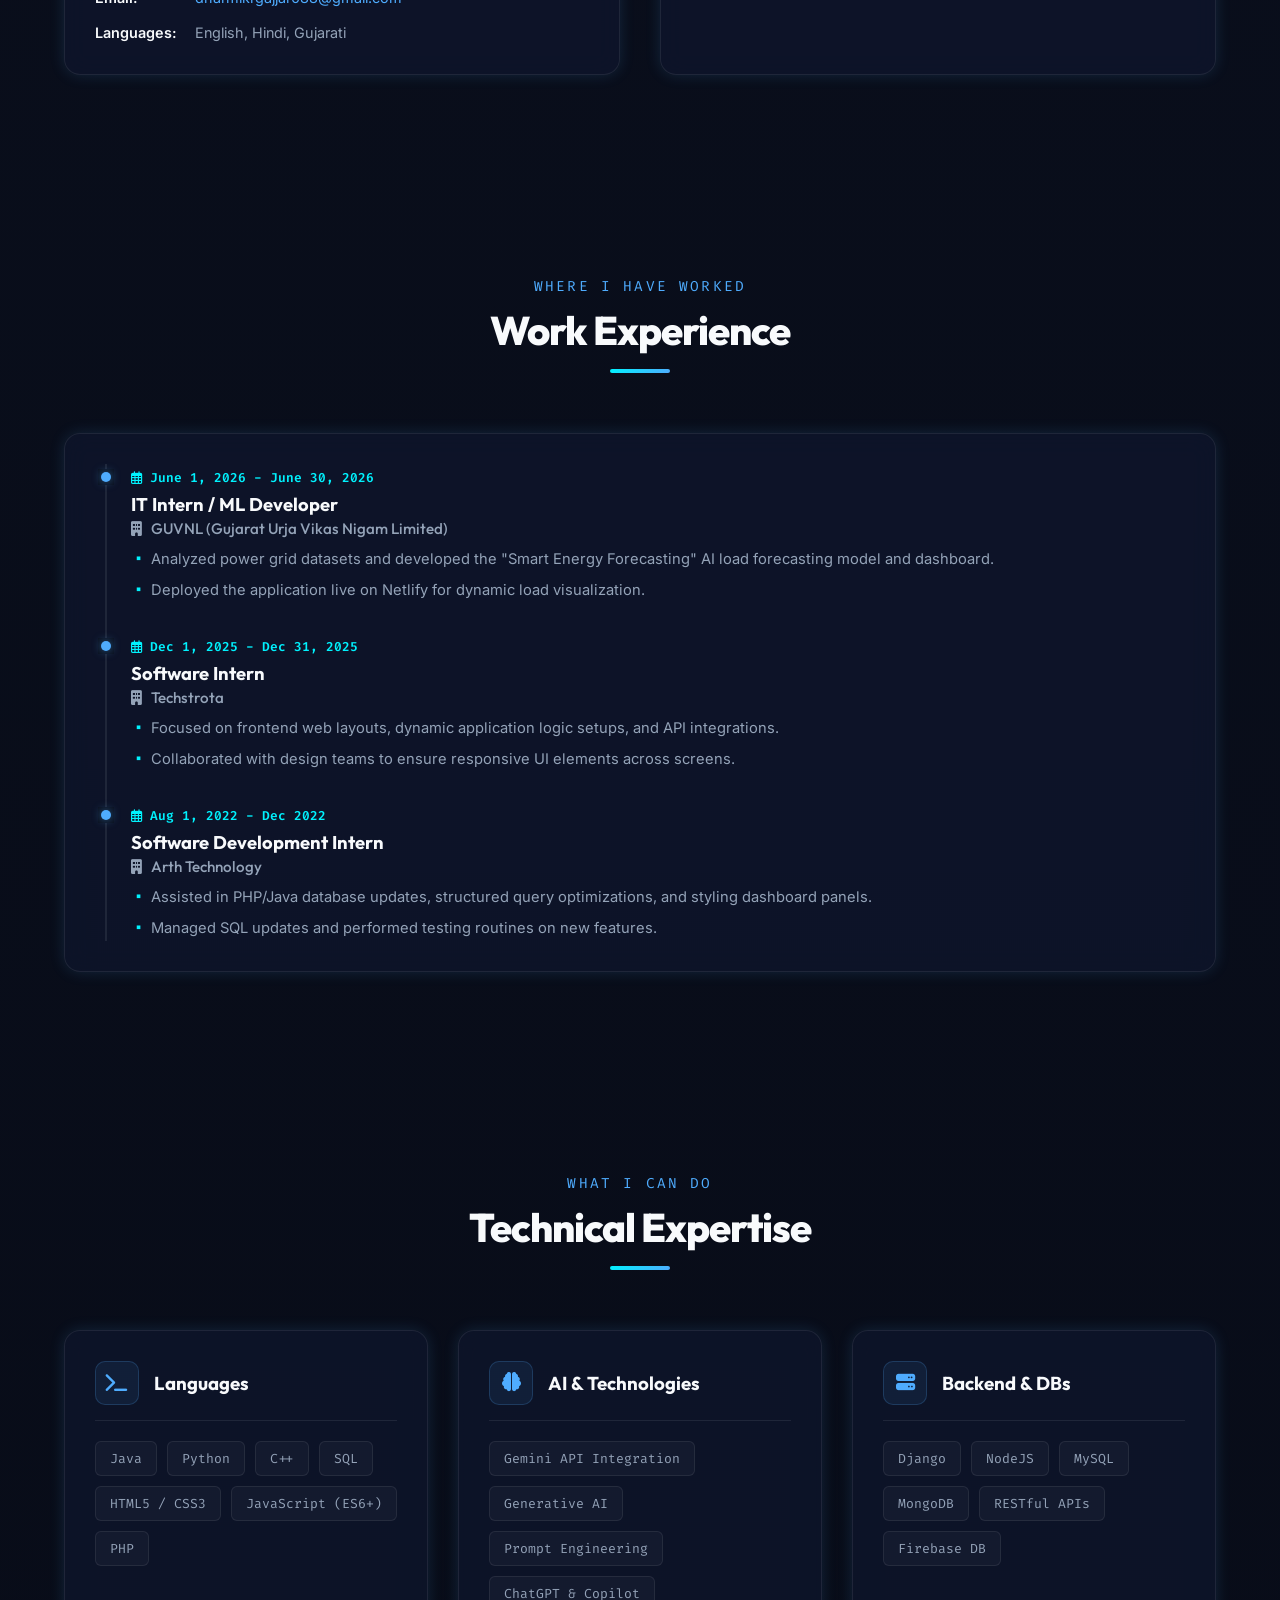
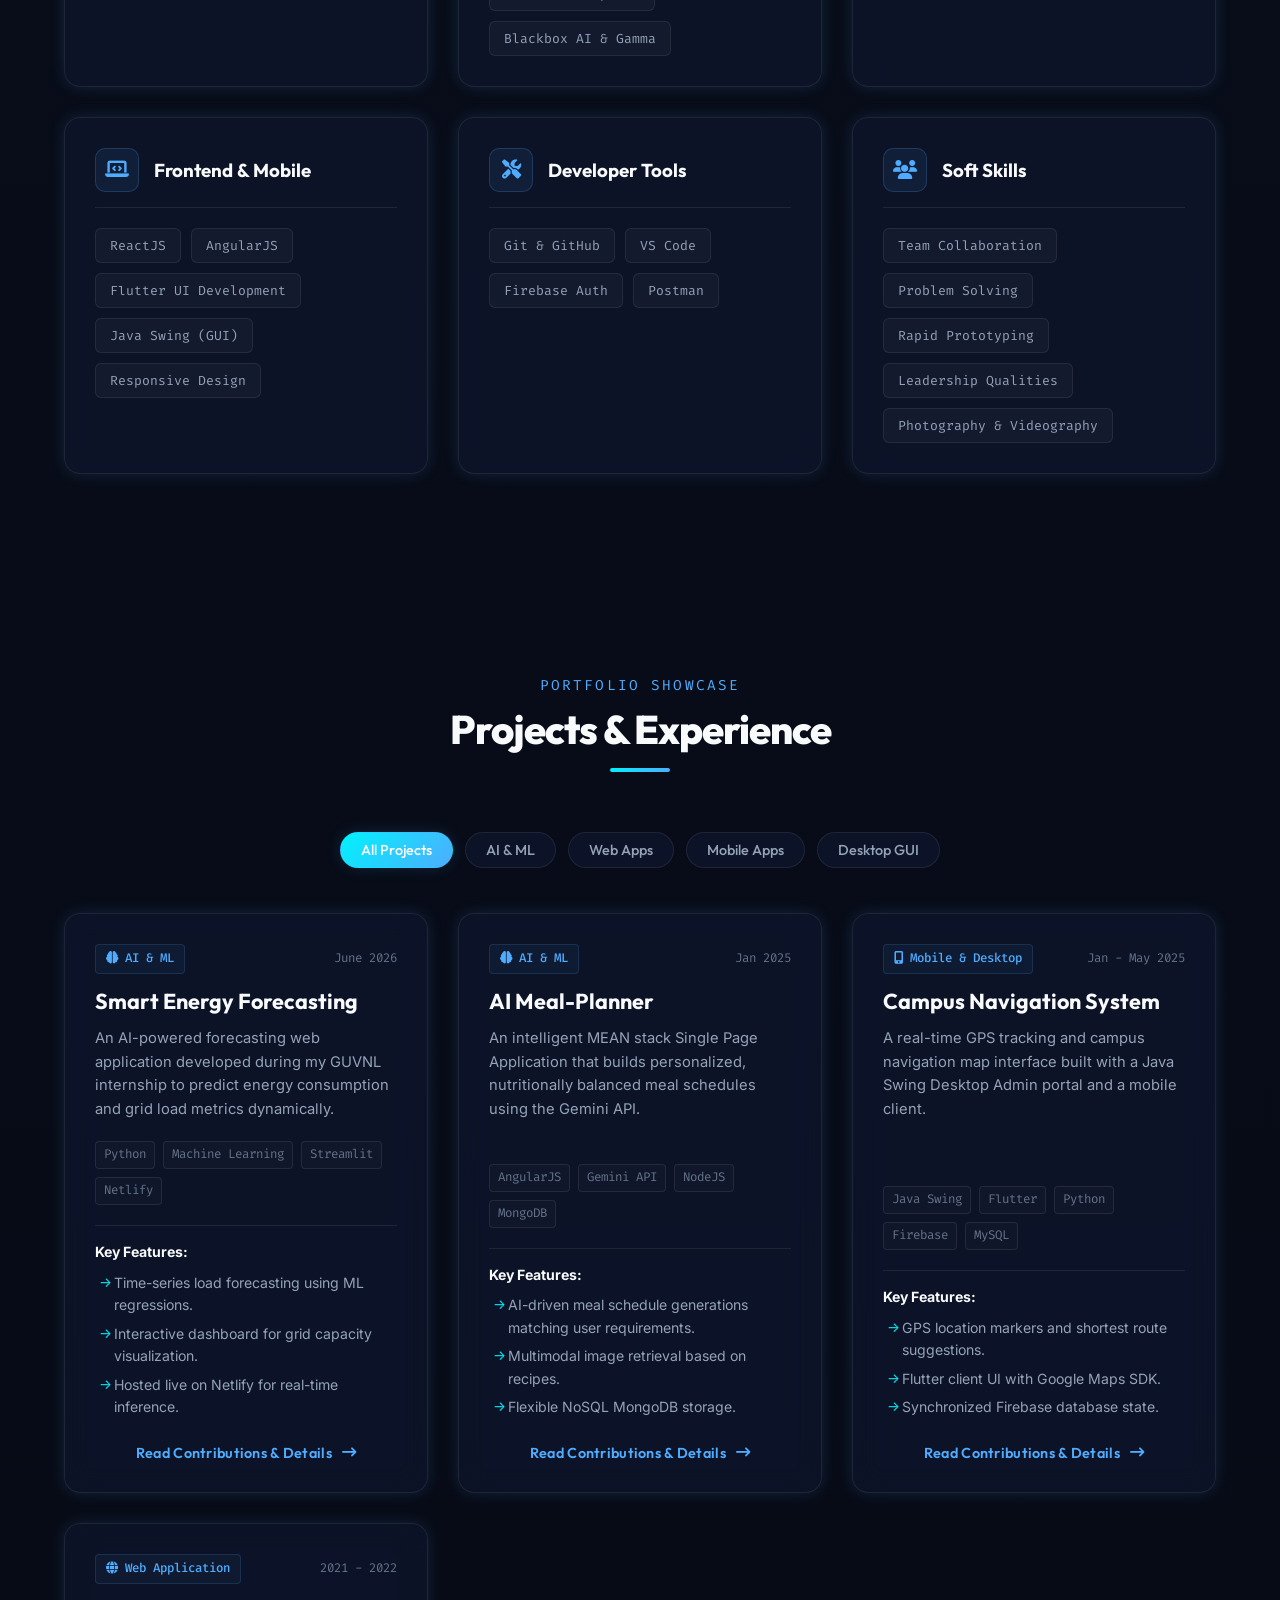
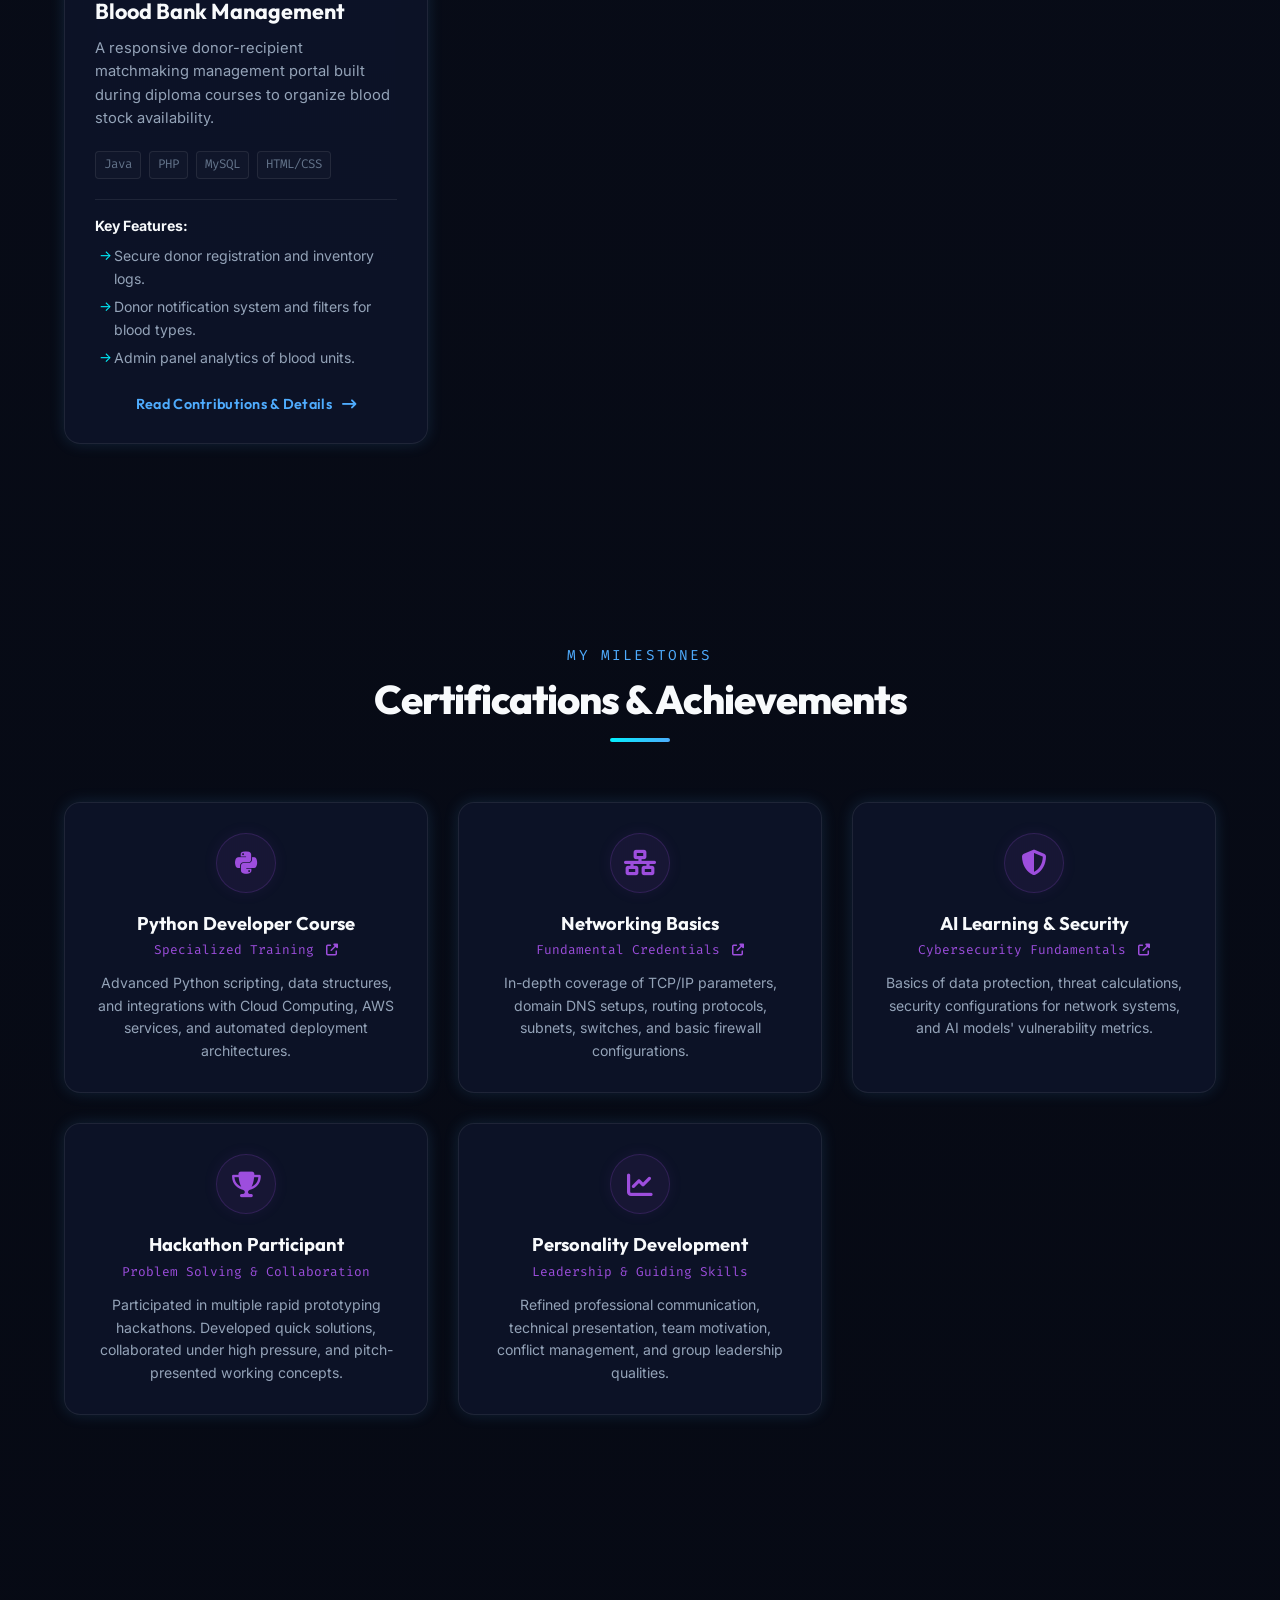
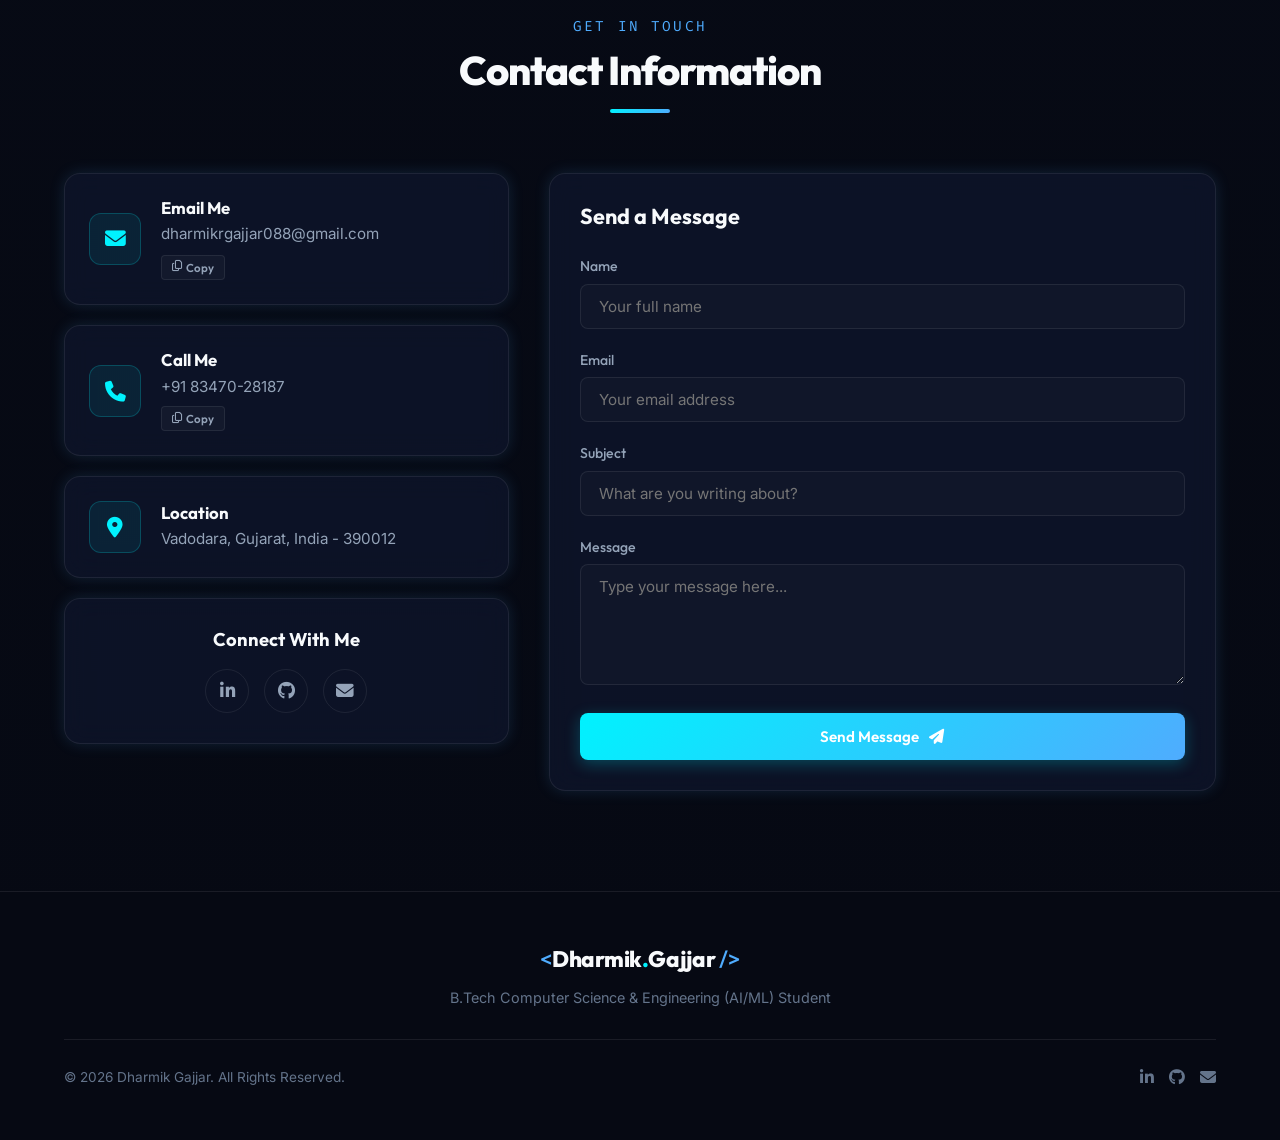
==== commit 2219ce3f: "Link Python, Networking, and AI cert cards to Google Drive files" ====
--- a/index.html
+++ b/index.html
@@ -539,34 +539,34 @@
 
                 <div class="achievements-grid">
                     <!-- Cert 1 -->
-                    <div class="achievement-card glass-panel">
+                    <a href="https://drive.google.com/file/d/1QhamLyjfL8eL_c9n8ikK2a4owgvNaQb3/view?usp=sharing" target="_blank" class="achievement-card glass-panel">
                         <div class="achievement-icon"><i class="fa-brands fa-python"></i></div>
                         <h3>Python Developer Course</h3>
-                        <p class="achievement-provider">Specialized Training</p>
+                        <p class="achievement-provider">Specialized Training <i class="fa-solid fa-up-right-from-square" style="font-size: 0.75rem; margin-left: 4px;"></i></p>
                         <p class="achievement-desc">
                             Advanced Python scripting, data structures, and integrations with Cloud Computing, AWS services, and automated deployment architectures.
                         </p>
-                    </div>
+                    </a>
 
                     <!-- Cert 2 -->
-                    <div class="achievement-card glass-panel">
+                    <a href="https://drive.google.com/file/d/18Os-68vKolsfPZk5xjZyMcyk6TTwkwRC/view?usp=sharing" target="_blank" class="achievement-card glass-panel">
                         <div class="achievement-icon"><i class="fa-solid fa-network-wired"></i></div>
                         <h3>Networking Basics</h3>
-                        <p class="achievement-provider">Fundamental Credentials</p>
+                        <p class="achievement-provider">Fundamental Credentials <i class="fa-solid fa-up-right-from-square" style="font-size: 0.75rem; margin-left: 4px;"></i></p>
                         <p class="achievement-desc">
                             In-depth coverage of TCP/IP parameters, domain DNS setups, routing protocols, subnets, switches, and basic firewall configurations.
                         </p>
-                    </div>
+                    </a>
 
                     <!-- Cert 3 -->
-                    <div class="achievement-card glass-panel">
+                    <a href="https://drive.google.com/file/d/1NMr6PtKn6Ve5VrmCskMkt6HWf5QRNrPO/view?usp=sharing" target="_blank" class="achievement-card glass-panel">
                         <div class="achievement-icon"><i class="fa-solid fa-shield-halved"></i></div>
                         <h3>AI Learning & Security</h3>
-                        <p class="achievement-provider">Cybersecurity Fundamentals</p>
+                        <p class="achievement-provider">Cybersecurity Fundamentals <i class="fa-solid fa-up-right-from-square" style="font-size: 0.75rem; margin-left: 4px;"></i></p>
                         <p class="achievement-desc">
                             Basics of data protection, threat calculations, security configurations for network systems, and AI models' vulnerability metrics.
                         </p>
-                    </div>
+                    </a>
 
                     <!-- Cert 4 -->
                     <div class="achievement-card glass-panel">
--- a/style.css
+++ b/style.css
@@ -1103,6 +1103,9 @@
     display: flex;
     flex-direction: column;
     align-items: center;
+    text-decoration: none;
+    cursor: pointer;
+    color: inherit;
 }
 
 .achievement-icon {
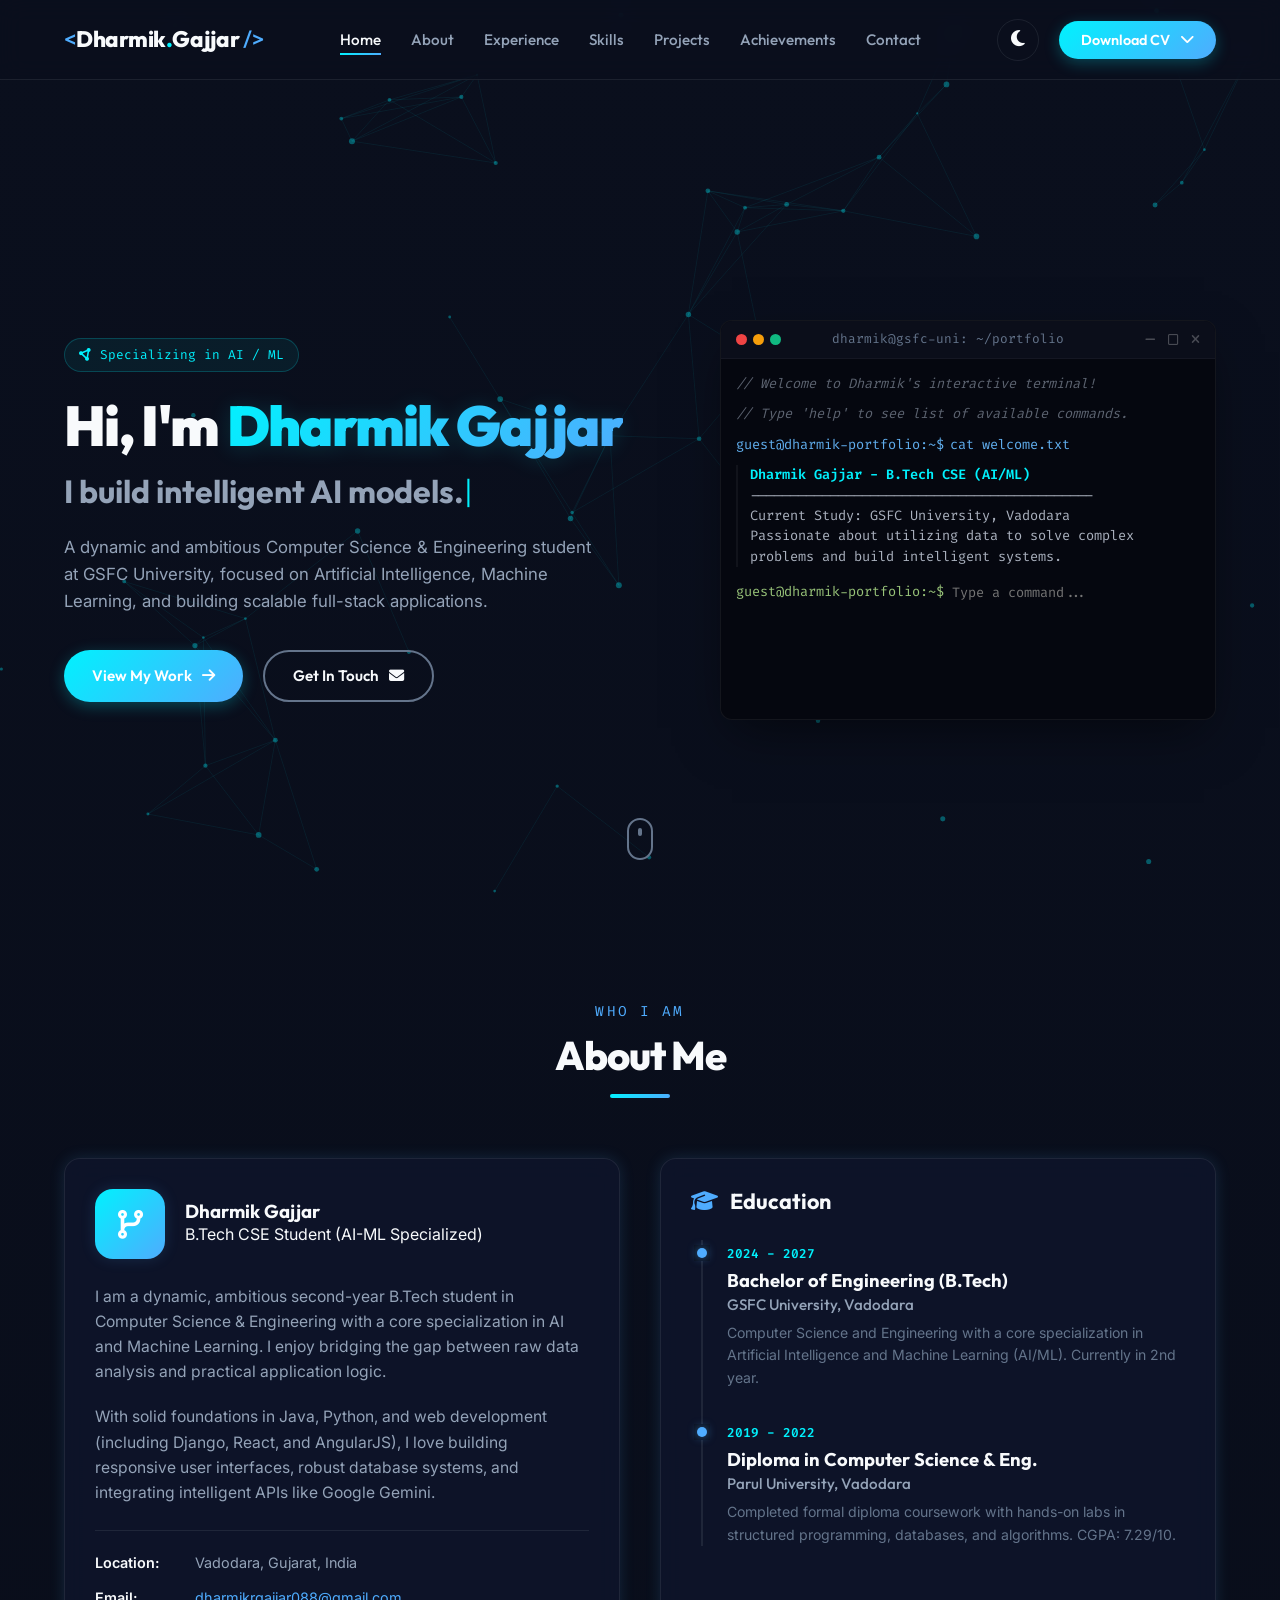
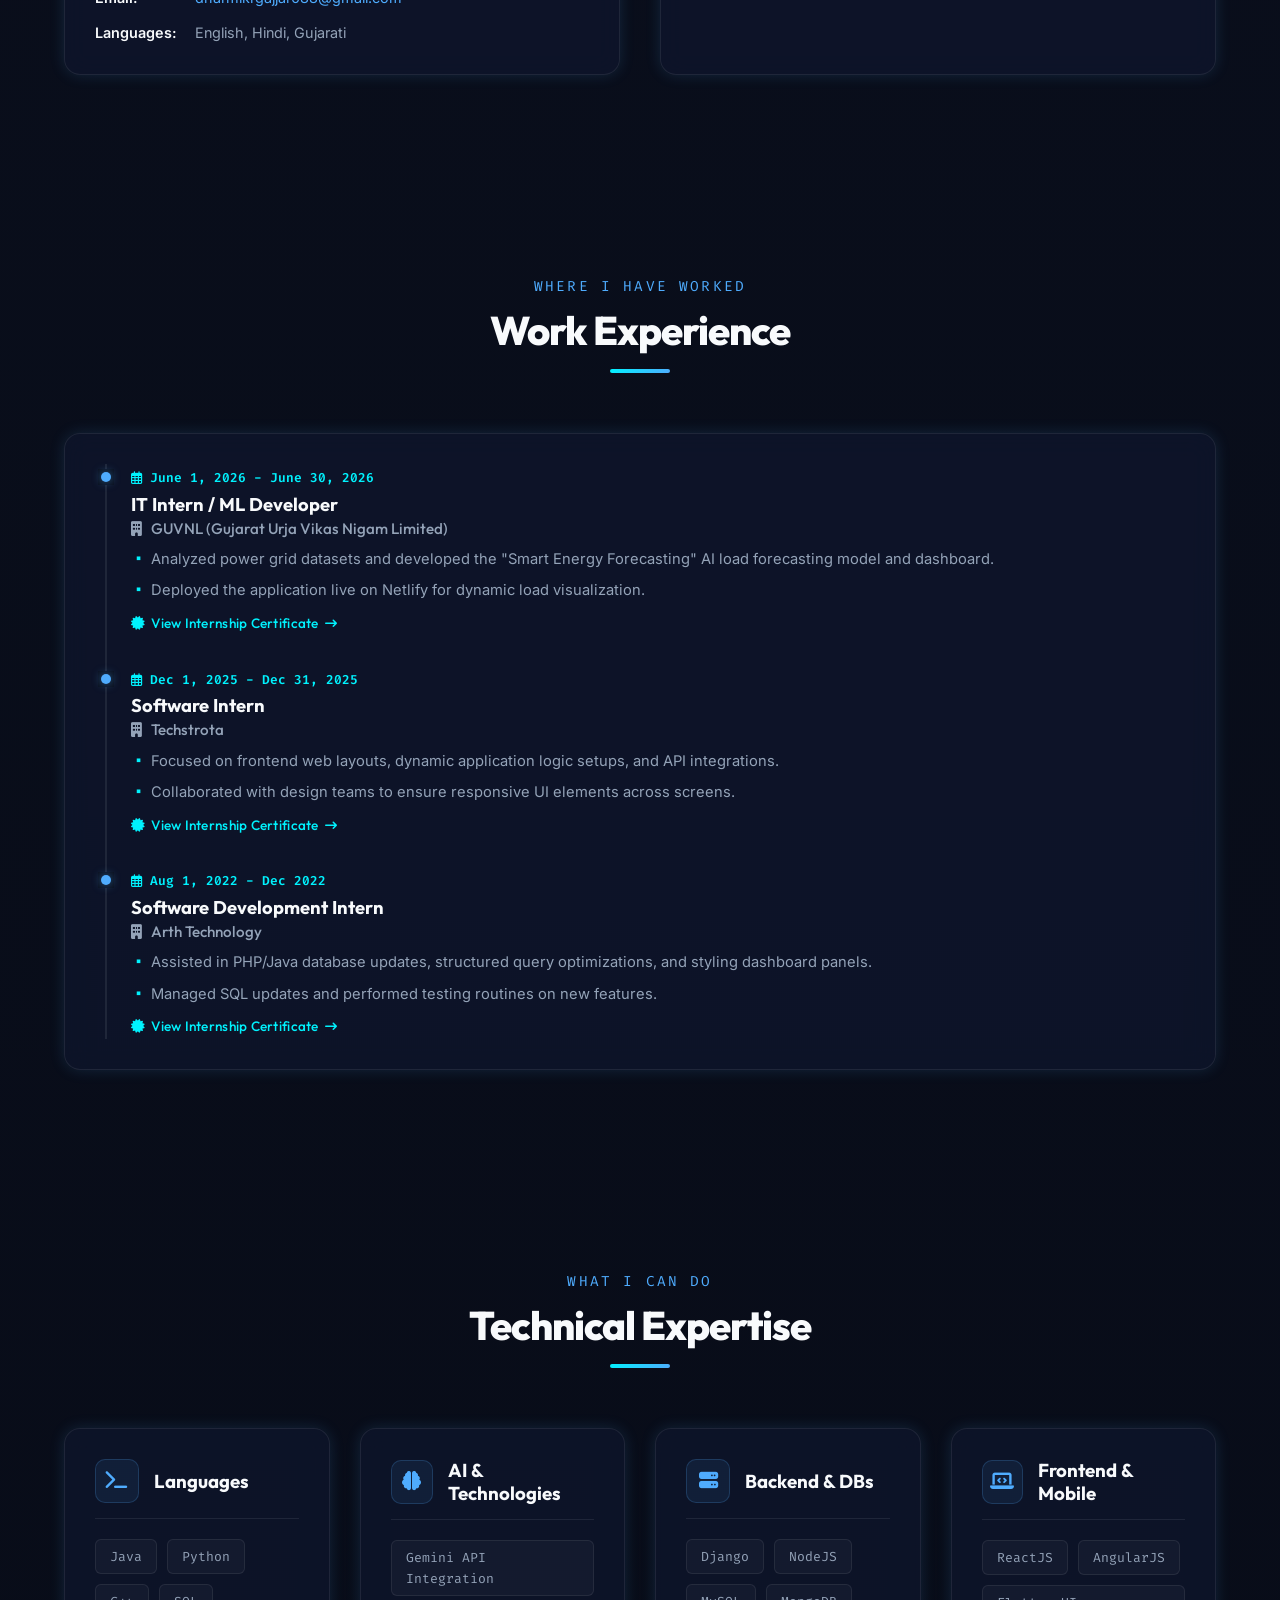
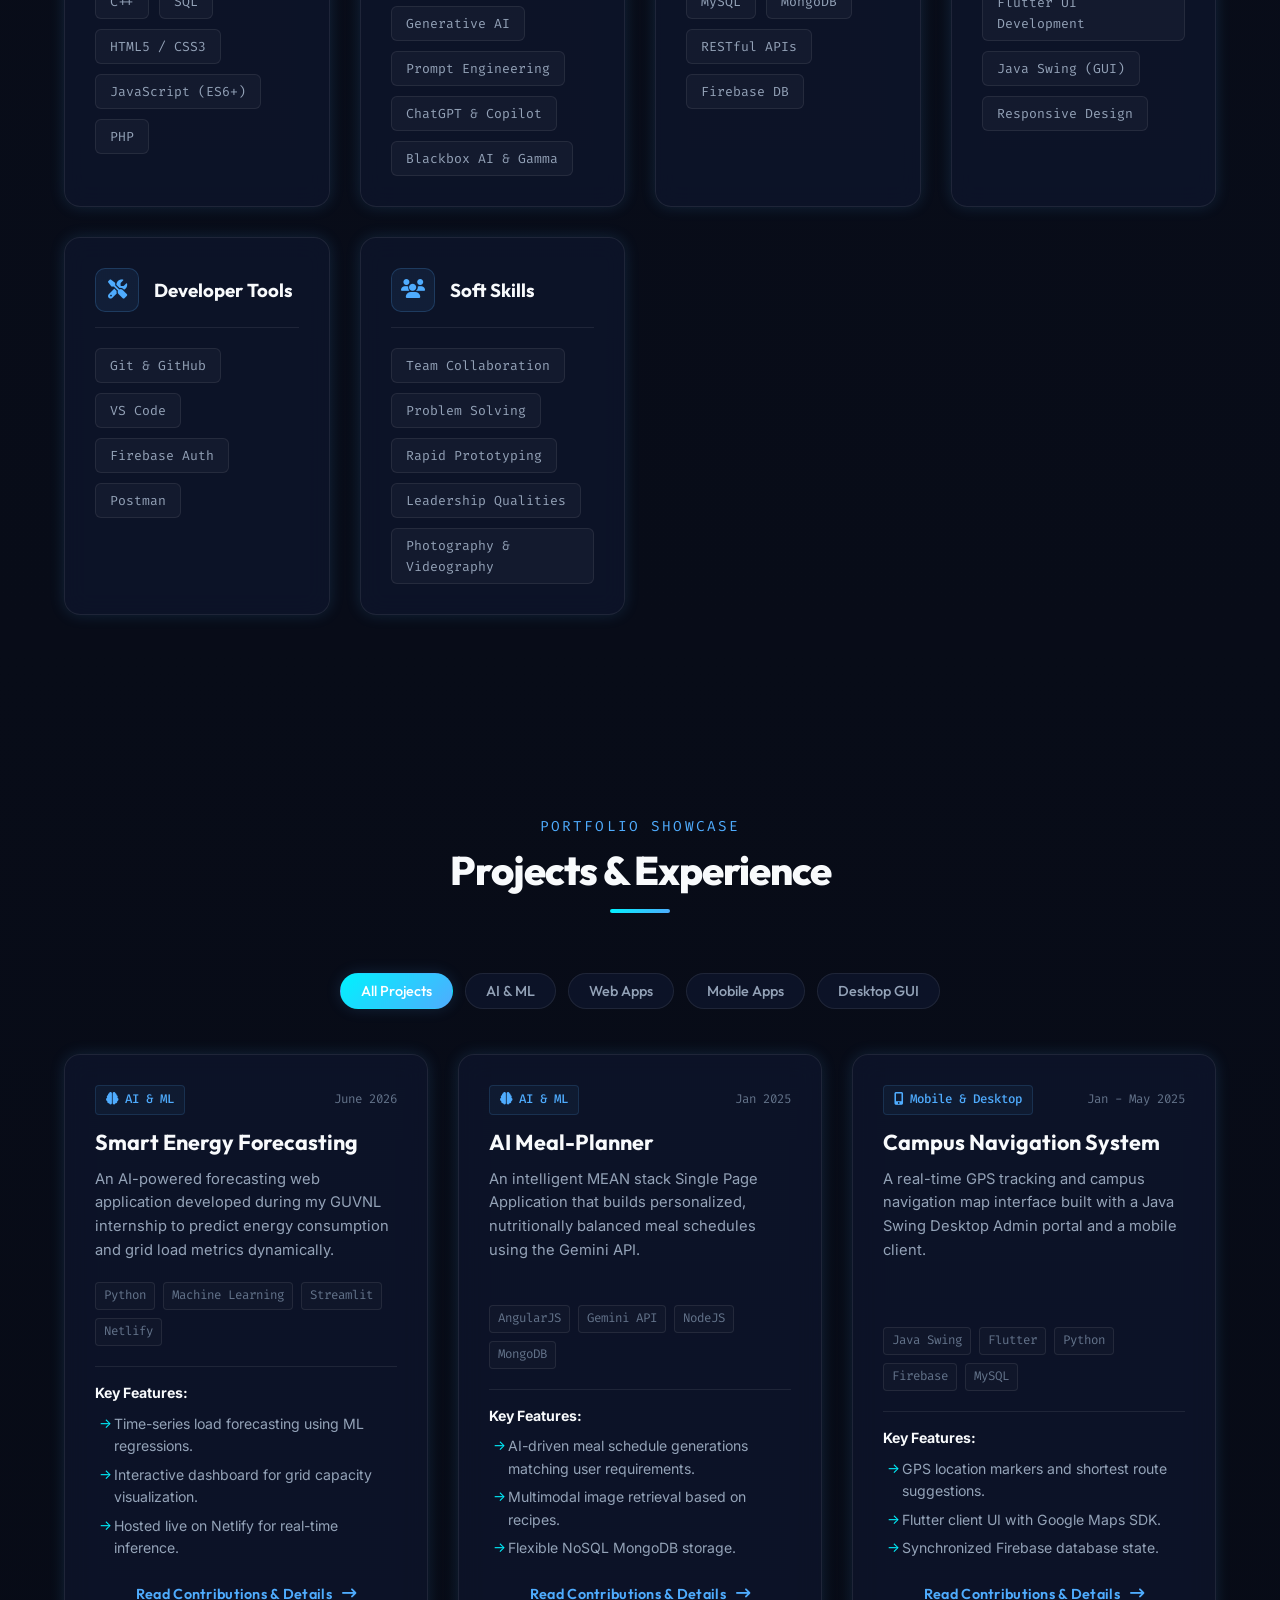
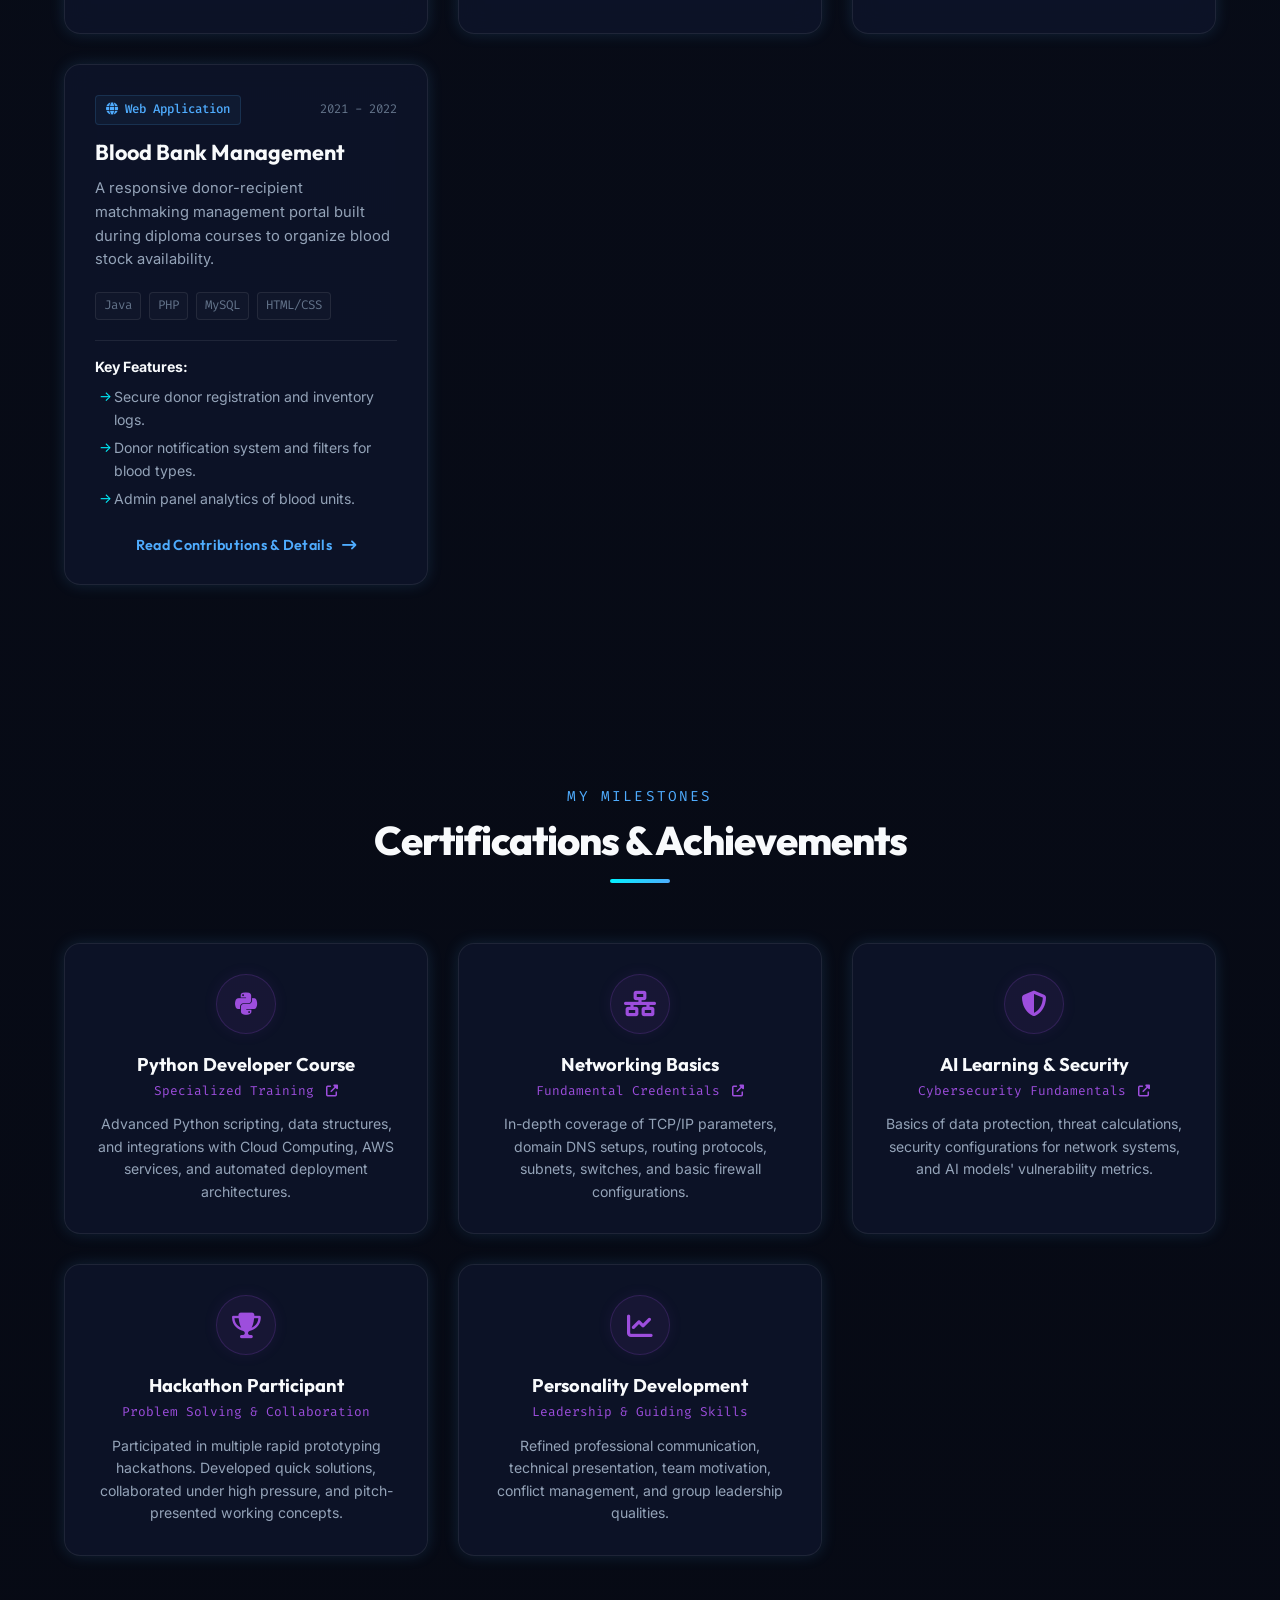
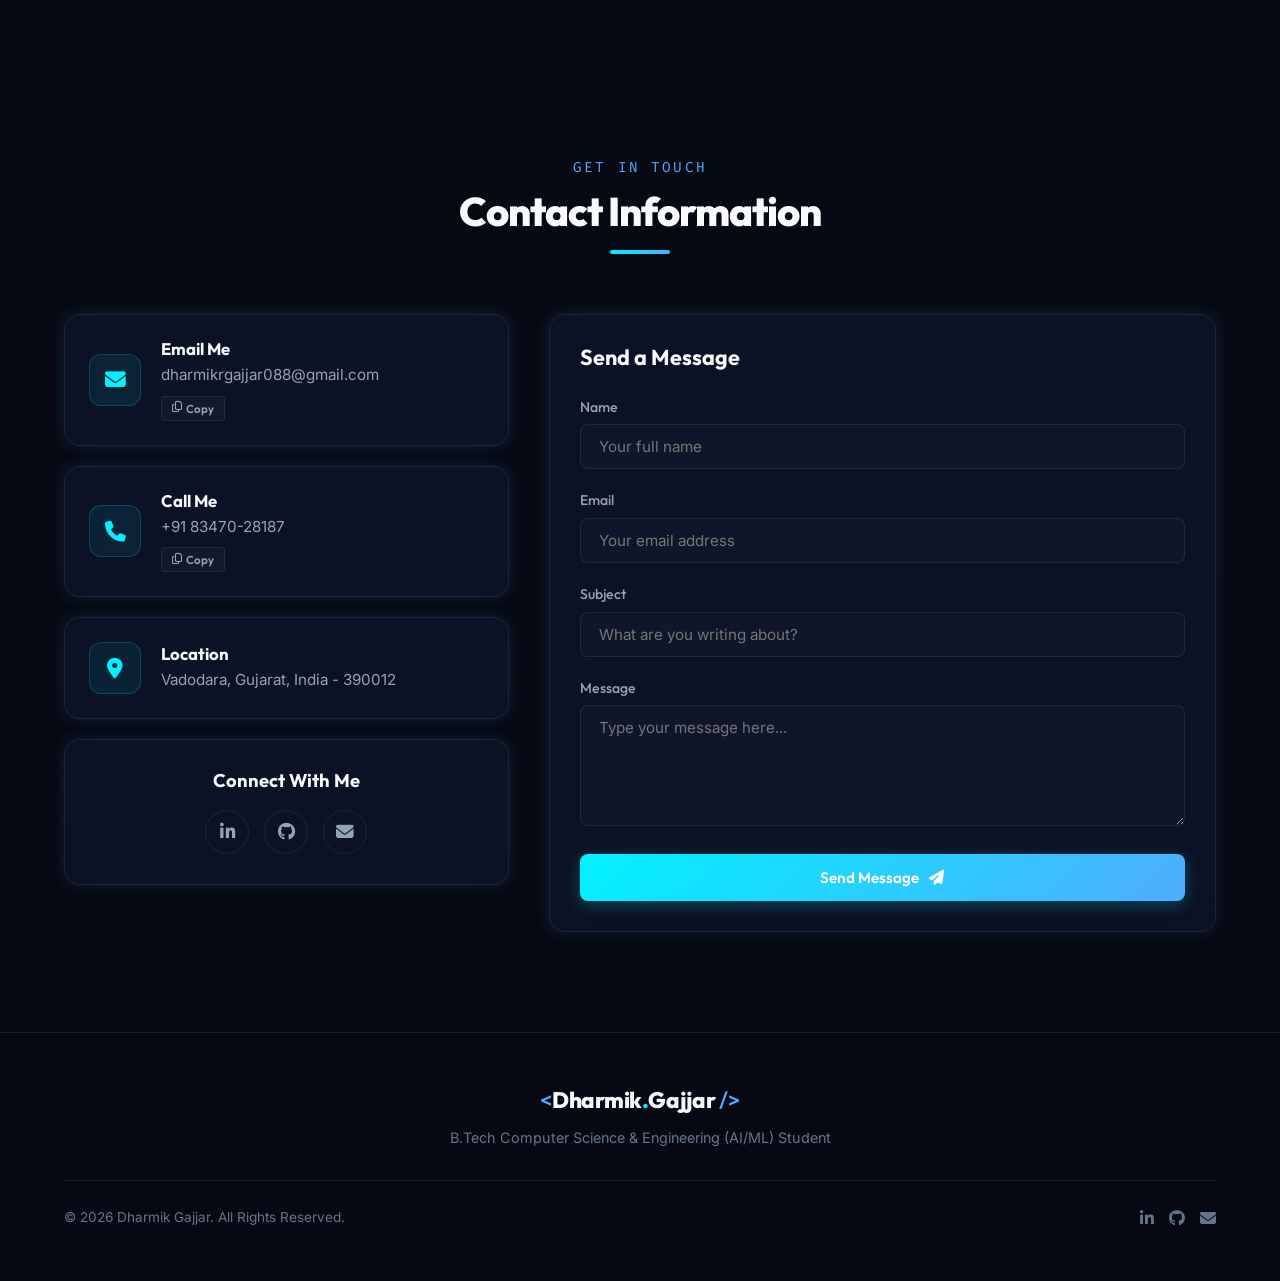
==== commit bde0e113: "Attach GUVNL, Techstrota, and Arth Technology internship certificates" ====
--- a/index.html
+++ b/index.html
@@ -244,6 +244,9 @@
                                     <li>Analyzed power grid datasets and developed the "Smart Energy Forecasting" AI load forecasting model and dashboard.</li>
                                     <li>Deployed the application live on Netlify for dynamic load visualization.</li>
                                 </ul>
+                                <a href="https://drive.google.com/file/d/1XTvwYXPEL08V_6zdynktGTN7DY0dDReB/view?usp=sharing" target="_blank" class="btn btn-text btn-sm" style="margin-top: 10px; display: inline-flex; align-items: center; gap: 6px; font-size: 0.85rem; color: var(--accent-cyan); font-weight: 500; text-decoration: none;">
+                                    <i class="fa-solid fa-certificate"></i> View Internship Certificate <i class="fa-solid fa-arrow-right-long" style="font-size: 0.75rem;"></i>
+                                </a>
                             </div>
                         </div>
 
@@ -260,6 +263,9 @@
                                     <li>Focused on frontend web layouts, dynamic application logic setups, and API integrations.</li>
                                     <li>Collaborated with design teams to ensure responsive UI elements across screens.</li>
                                 </ul>
+                                <a href="https://drive.google.com/file/d/1ead5e94dPKb3FiEJjr_9Dn9Xo69zyAxc/view?usp=sharing" target="_blank" class="btn btn-text btn-sm" style="margin-top: 10px; display: inline-flex; align-items: center; gap: 6px; font-size: 0.85rem; color: var(--accent-cyan); font-weight: 500; text-decoration: none;">
+                                    <i class="fa-solid fa-certificate"></i> View Internship Certificate <i class="fa-solid fa-arrow-right-long" style="font-size: 0.75rem;"></i>
+                                </a>
                             </div>
                         </div>
 
@@ -276,6 +282,9 @@
                                     <li>Assisted in PHP/Java database updates, structured query optimizations, and styling dashboard panels.</li>
                                     <li>Managed SQL updates and performed testing routines on new features.</li>
                                 </ul>
+                                <a href="https://drive.google.com/file/d/1cUU8ukYSe-6FReRhr-u7-pm8J28eJuTE/view?usp=sharing" target="_blank" class="btn btn-text btn-sm" style="margin-top: 10px; display: inline-flex; align-items: center; gap: 6px; font-size: 0.85rem; color: var(--accent-cyan); font-weight: 500; text-decoration: none;">
+                                    <i class="fa-solid fa-certificate"></i> View Internship Certificate <i class="fa-solid fa-arrow-right-long" style="font-size: 0.75rem;"></i>
+                                </a>
                             </div>
                         </div>
                     </div>
--- a/style.css
+++ b/style.css
@@ -888,7 +888,7 @@
    ------------------------------------------------------------- */
 .skills-grid-layout {
     display: grid;
-    grid-template-columns: repeat(auto-fit, minmax(320px, 1fr));
+    grid-template-columns: repeat(auto-fit, minmax(260px, 1fr));
     gap: 30px;
 }
 
@@ -991,7 +991,7 @@
 
 .projects-grid {
     display: grid;
-    grid-template-columns: repeat(auto-fill, minmax(350px, 1fr));
+    grid-template-columns: repeat(auto-fill, minmax(280px, 1fr));
     gap: 30px;
 }
 
@@ -1646,4 +1646,34 @@
     .skills-grid-layout {
         grid-template-columns: 1fr;
     }
-}
+    .glass-panel {
+        padding: 20px;
+    }
+    .modal-content {
+        padding: 20px;
+        max-height: 90vh;
+    }
+    /* Slim down header actions to fit 320px screen widths nicely */
+    .logo {
+        font-size: 1.15rem;
+    }
+    .nav-actions {
+        gap: 10px;
+    }
+    .theme-toggle-btn {
+        width: 36px;
+        height: 36px;
+        font-size: 1rem;
+    }
+    #download-cv-btn span {
+        display: none;
+    }
+    #download-cv-btn::before {
+        content: 'CV';
+        margin-right: 4px;
+    }
+    #download-cv-btn {
+        padding: 8px 12px;
+        font-size: 0.85rem;
+    }
+}
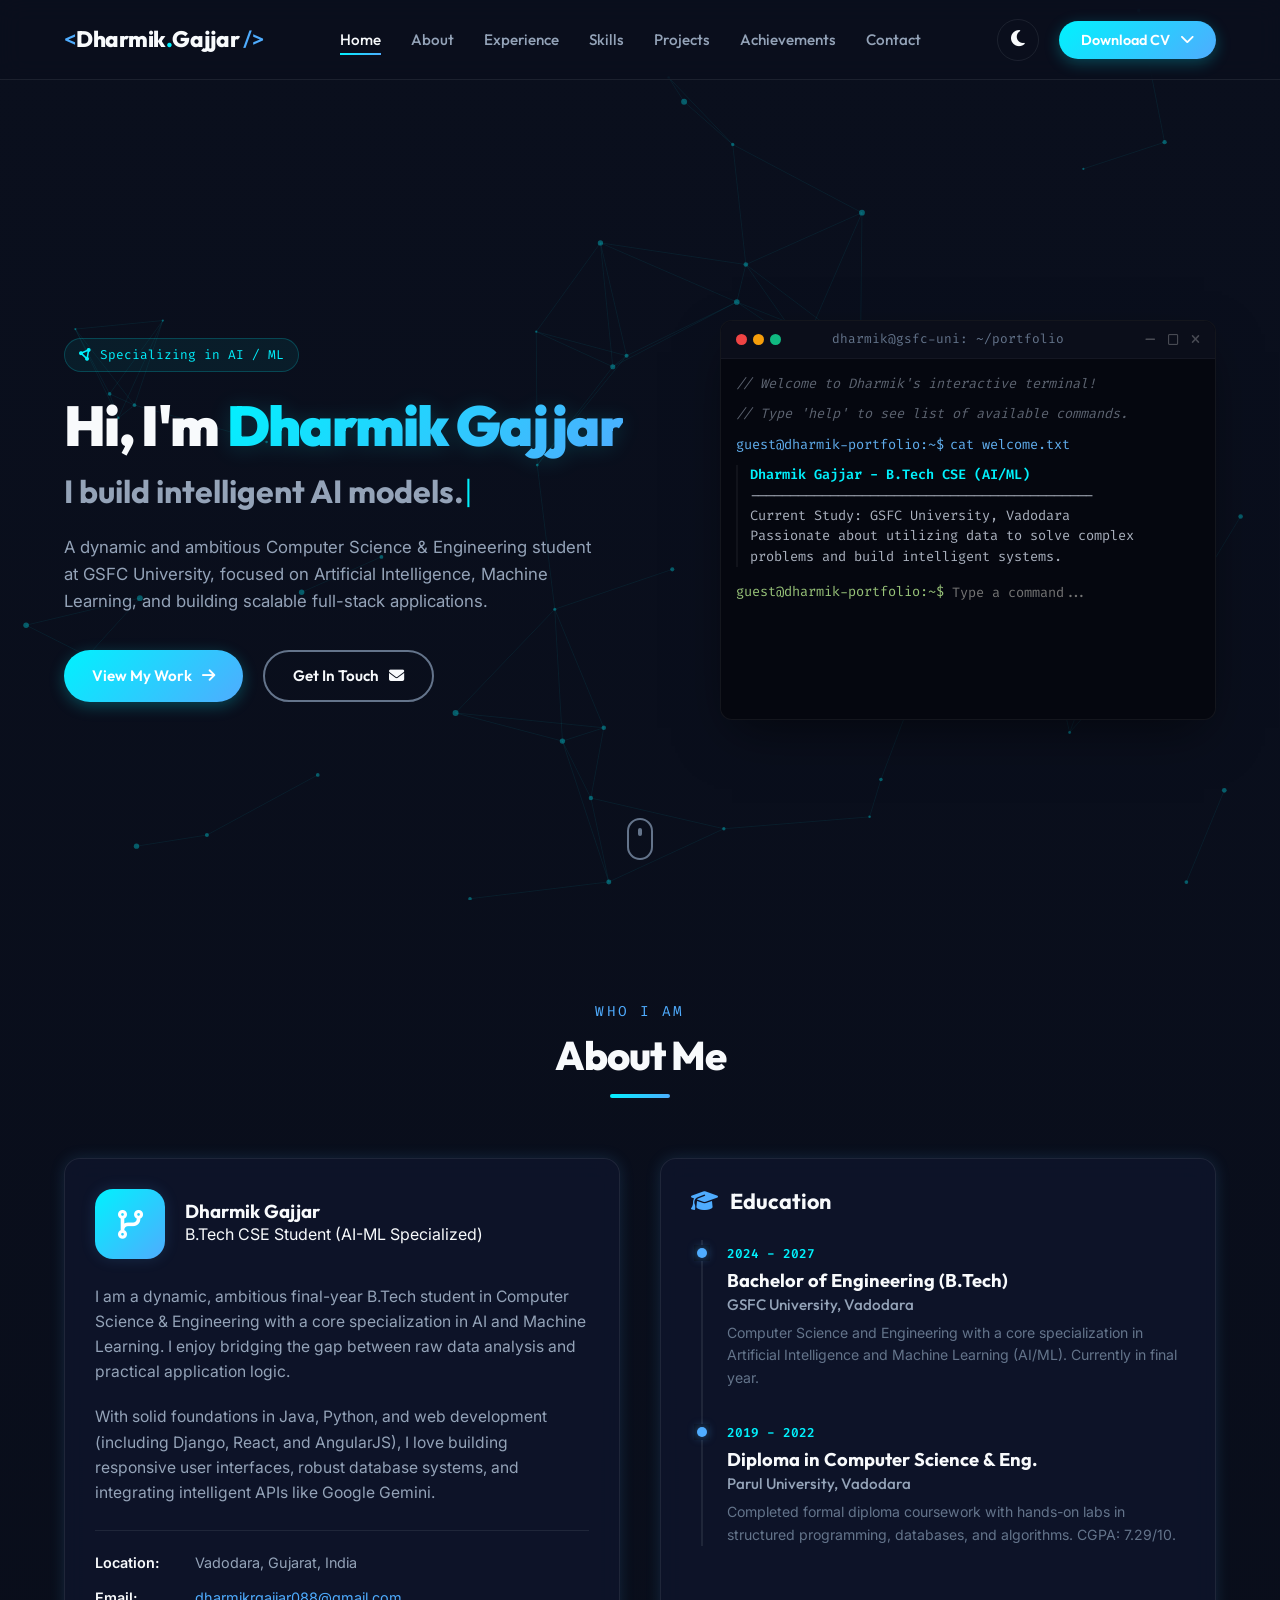
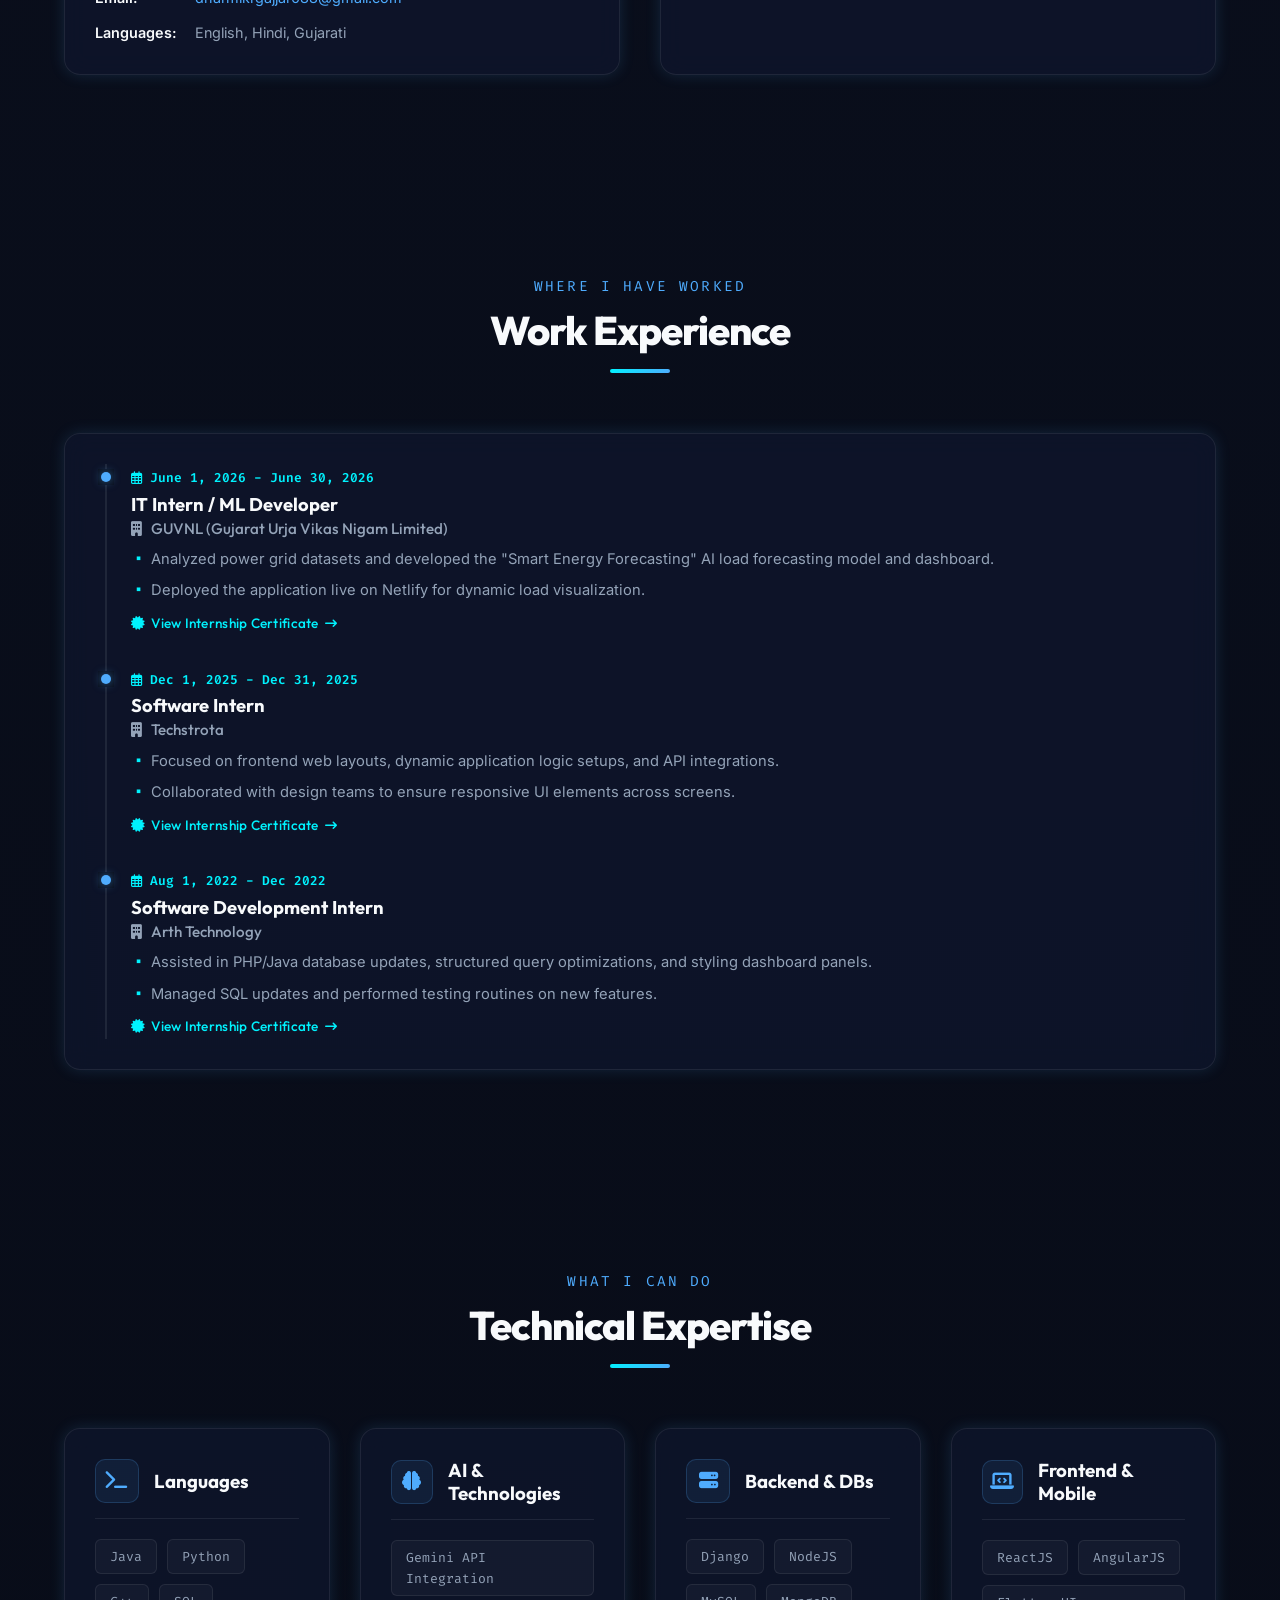
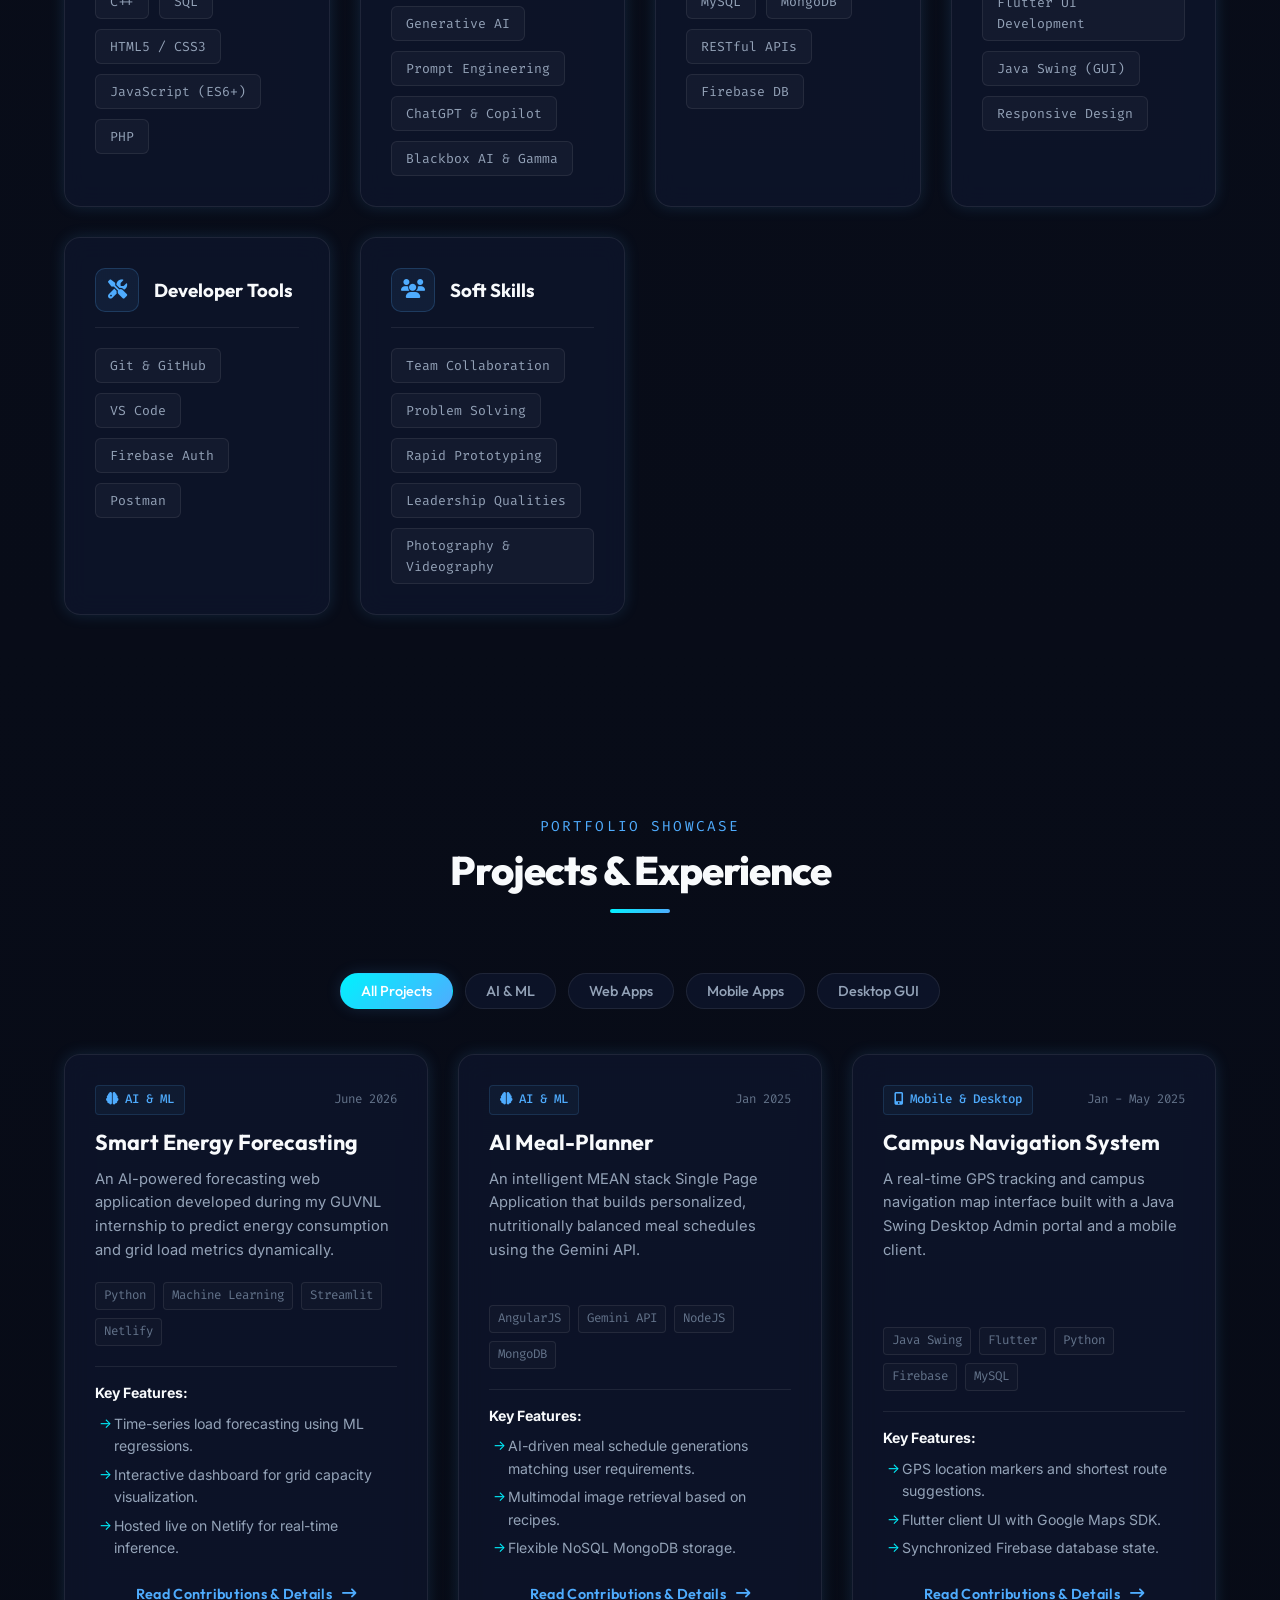
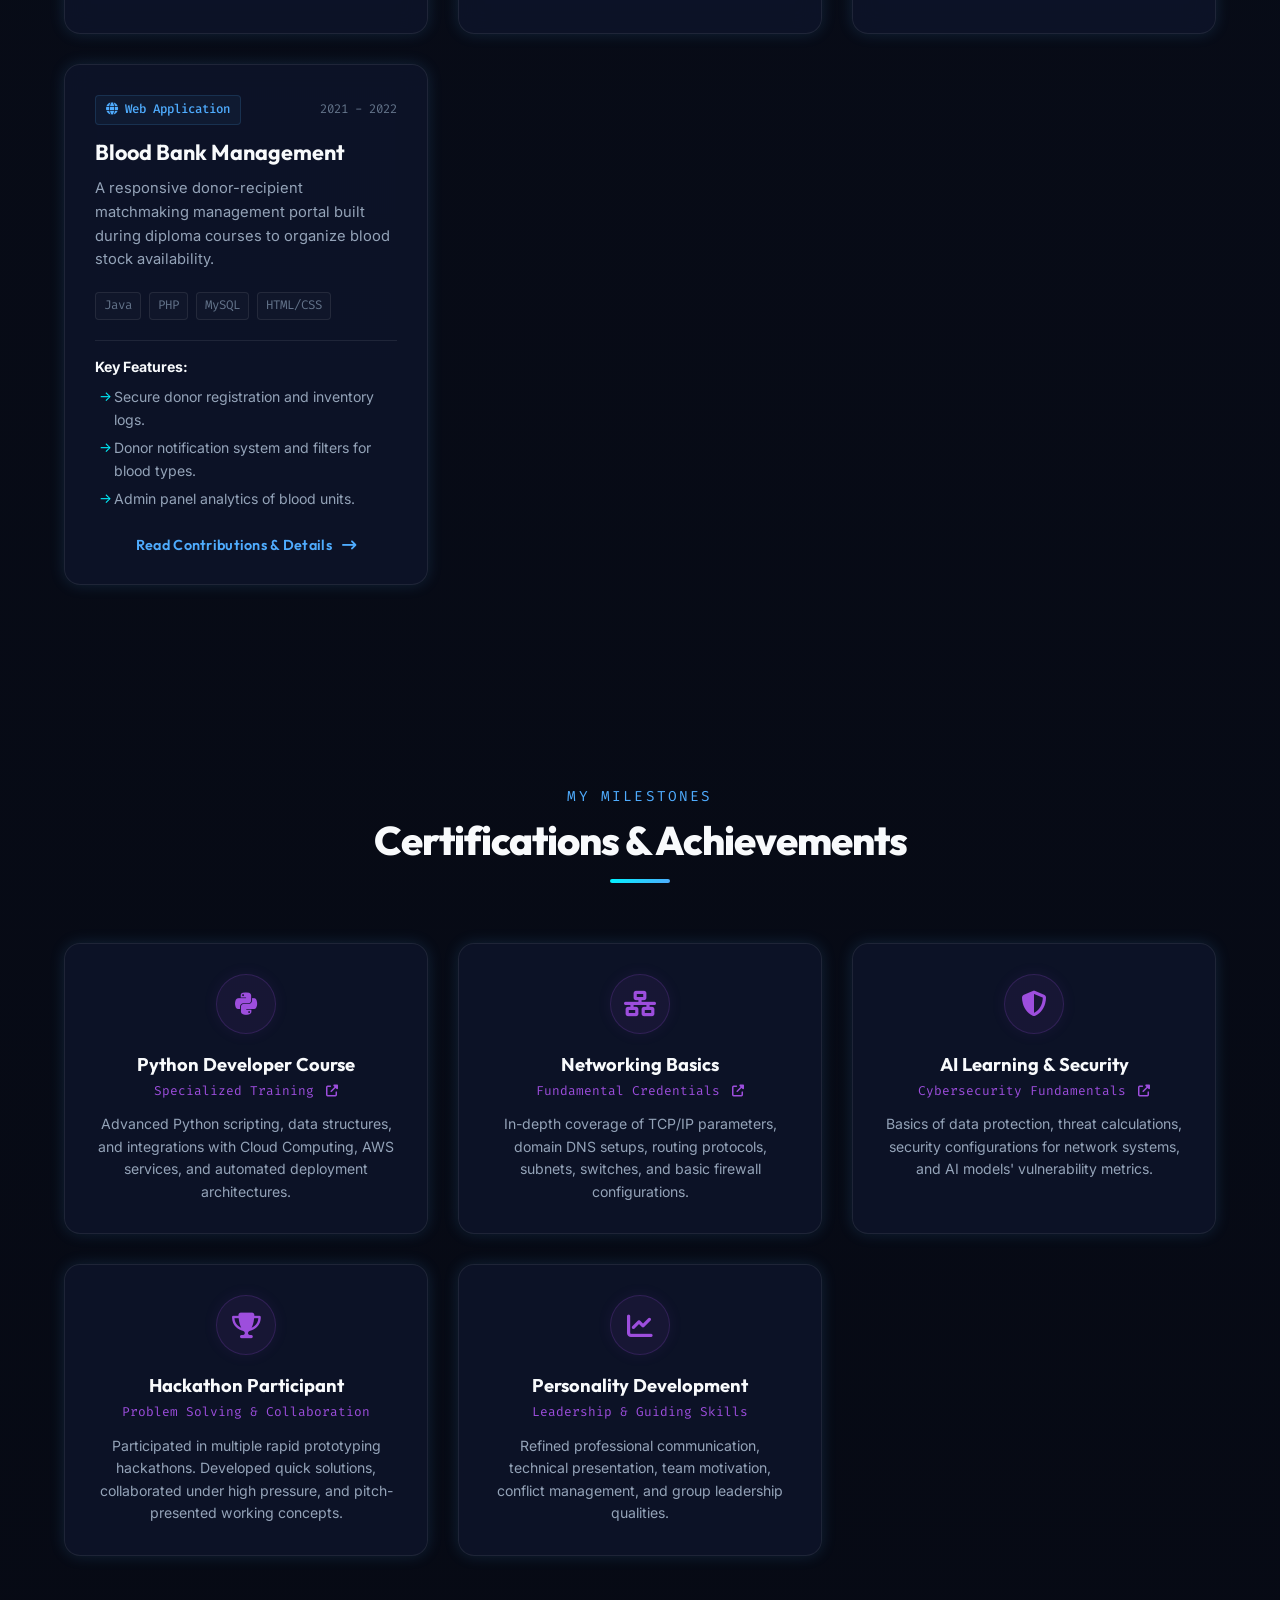
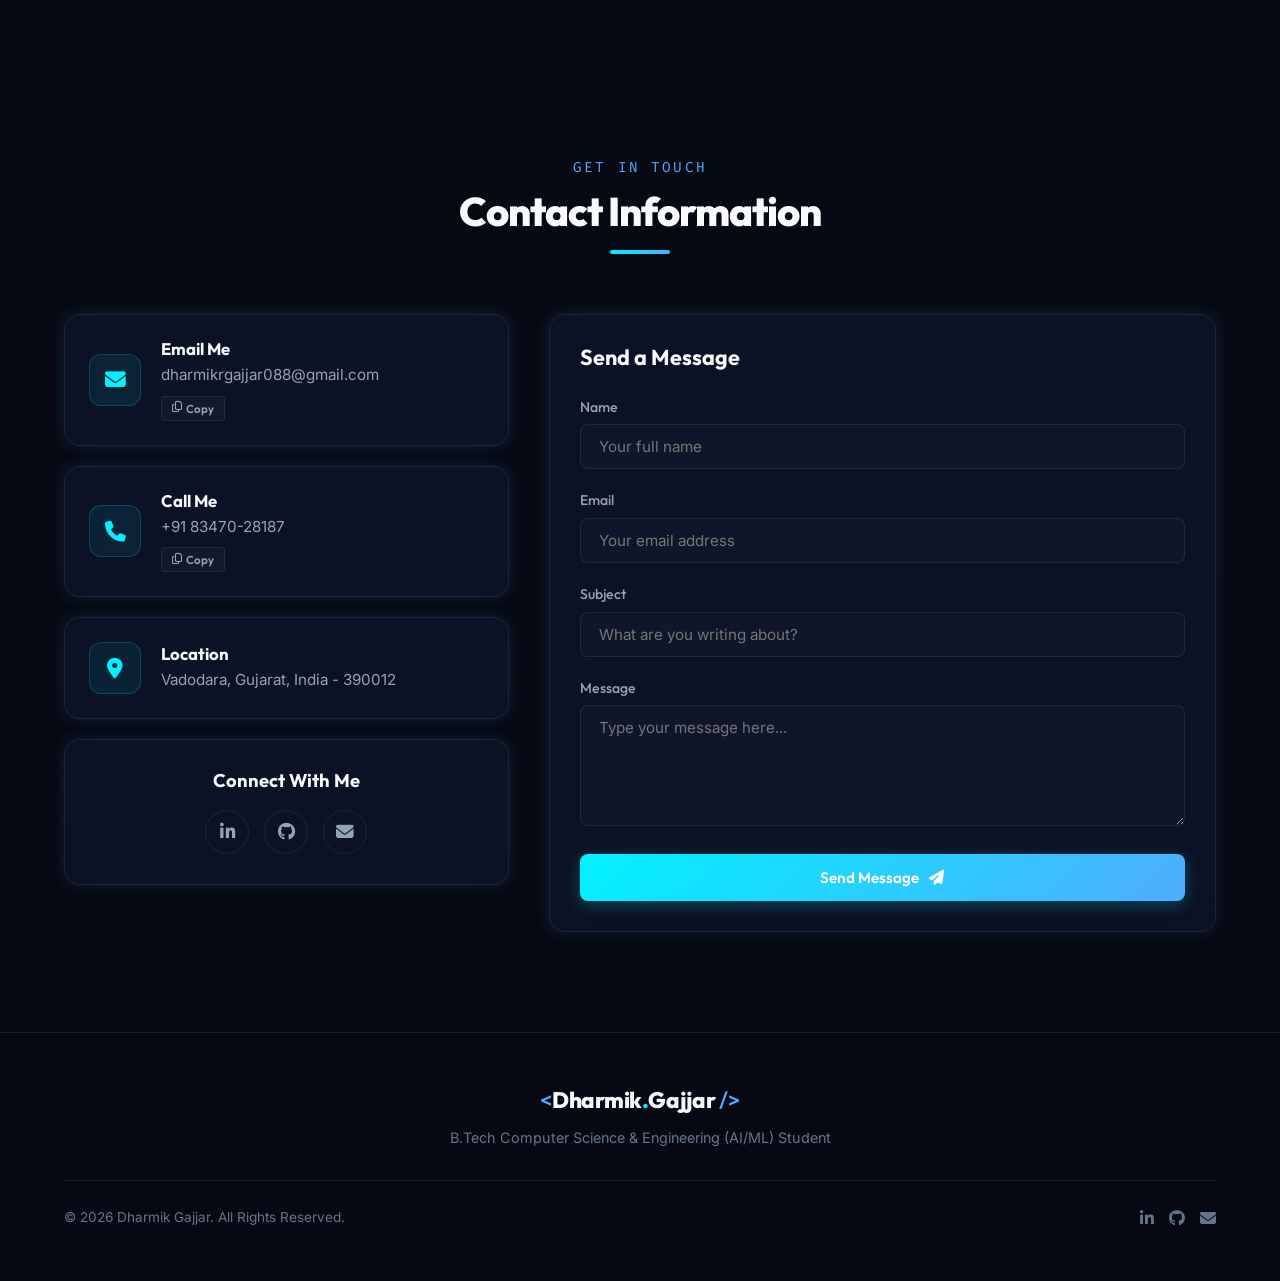
==== commit b4579390: "Update student status to final-year across all files and CV templates" ====
--- a/index.html
+++ b/index.html
@@ -161,7 +161,7 @@
                             </div>
                         </div>
                         <p class="about-text">
-                            I am a dynamic, ambitious second-year B.Tech student in Computer Science & Engineering with a core specialization in AI and Machine Learning. I enjoy bridging the gap between raw data analysis and practical application logic.
+                            I am a dynamic, ambitious final-year B.Tech student in Computer Science & Engineering with a core specialization in AI and Machine Learning. I enjoy bridging the gap between raw data analysis and practical application logic.
                         </p>
                         <p class="about-text">
                             With solid foundations in Java, Python, and web development (including Django, React, and AngularJS), I love building responsive user interfaces, robust database systems, and integrating intelligent APIs like Google Gemini.
@@ -196,7 +196,7 @@
                                     <h4>Bachelor of Engineering (B.Tech)</h4>
                                     <h5>GSFC University, Vadodara</h5>
                                     <p class="timeline-text">
-                                        Computer Science and Engineering with a core specialization in Artificial Intelligence and Machine Learning (AI/ML). Currently in 2nd year.
+                                        Computer Science and Engineering with a core specialization in Artificial Intelligence and Machine Learning (AI/ML). Currently in final year.
                                     </p>
                                 </div>
                             </div>
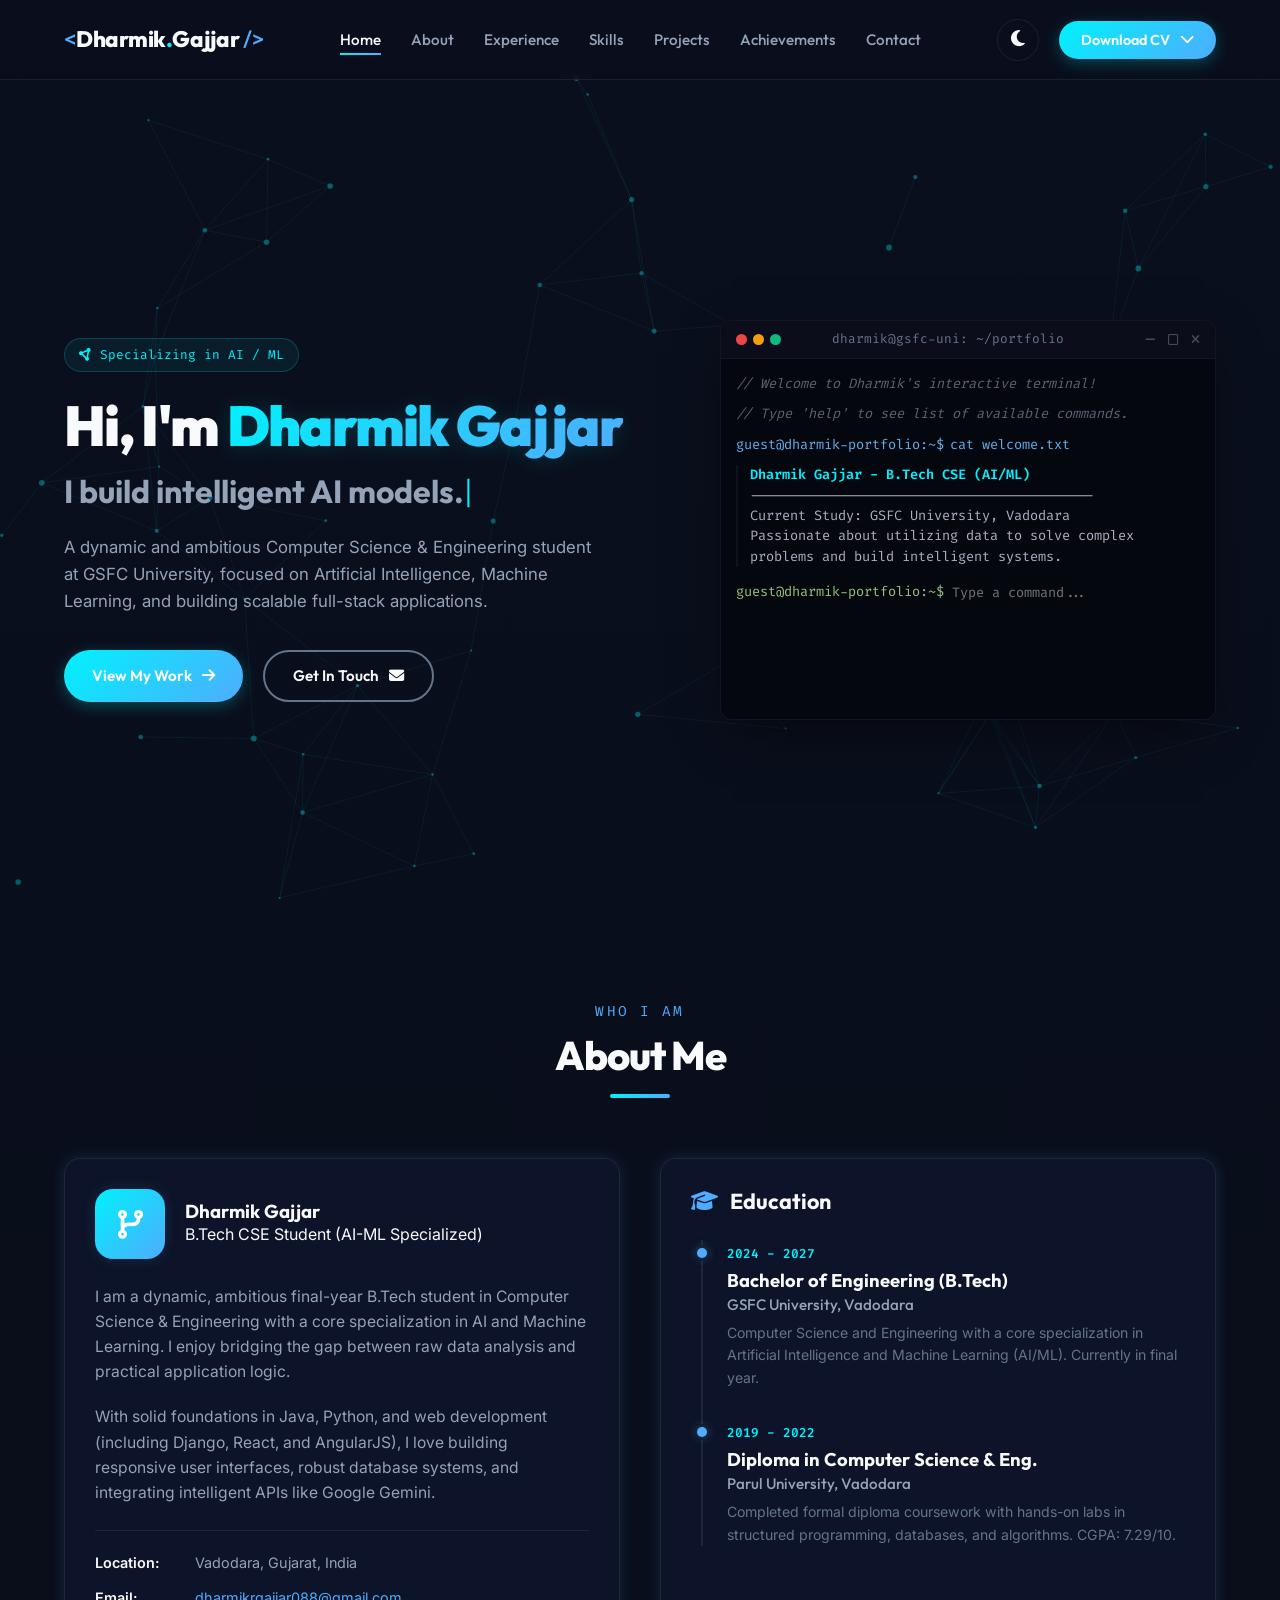
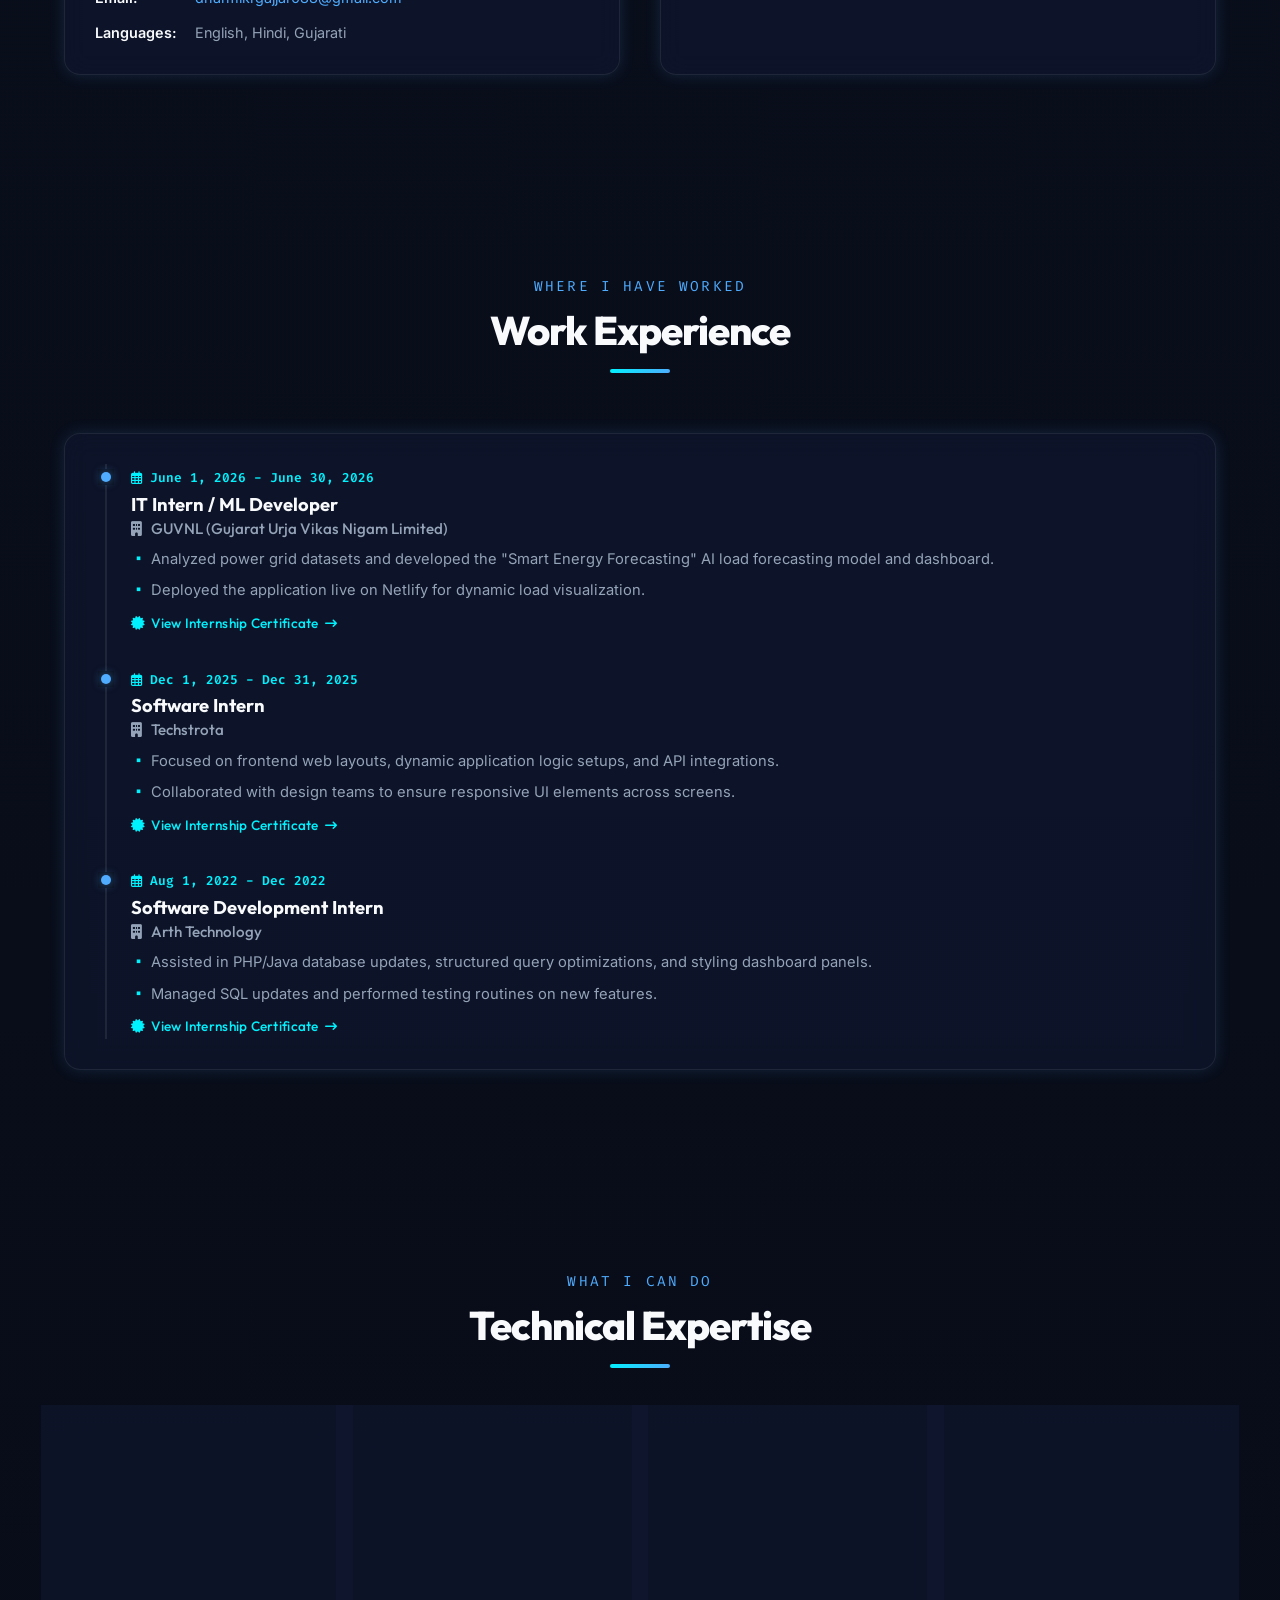
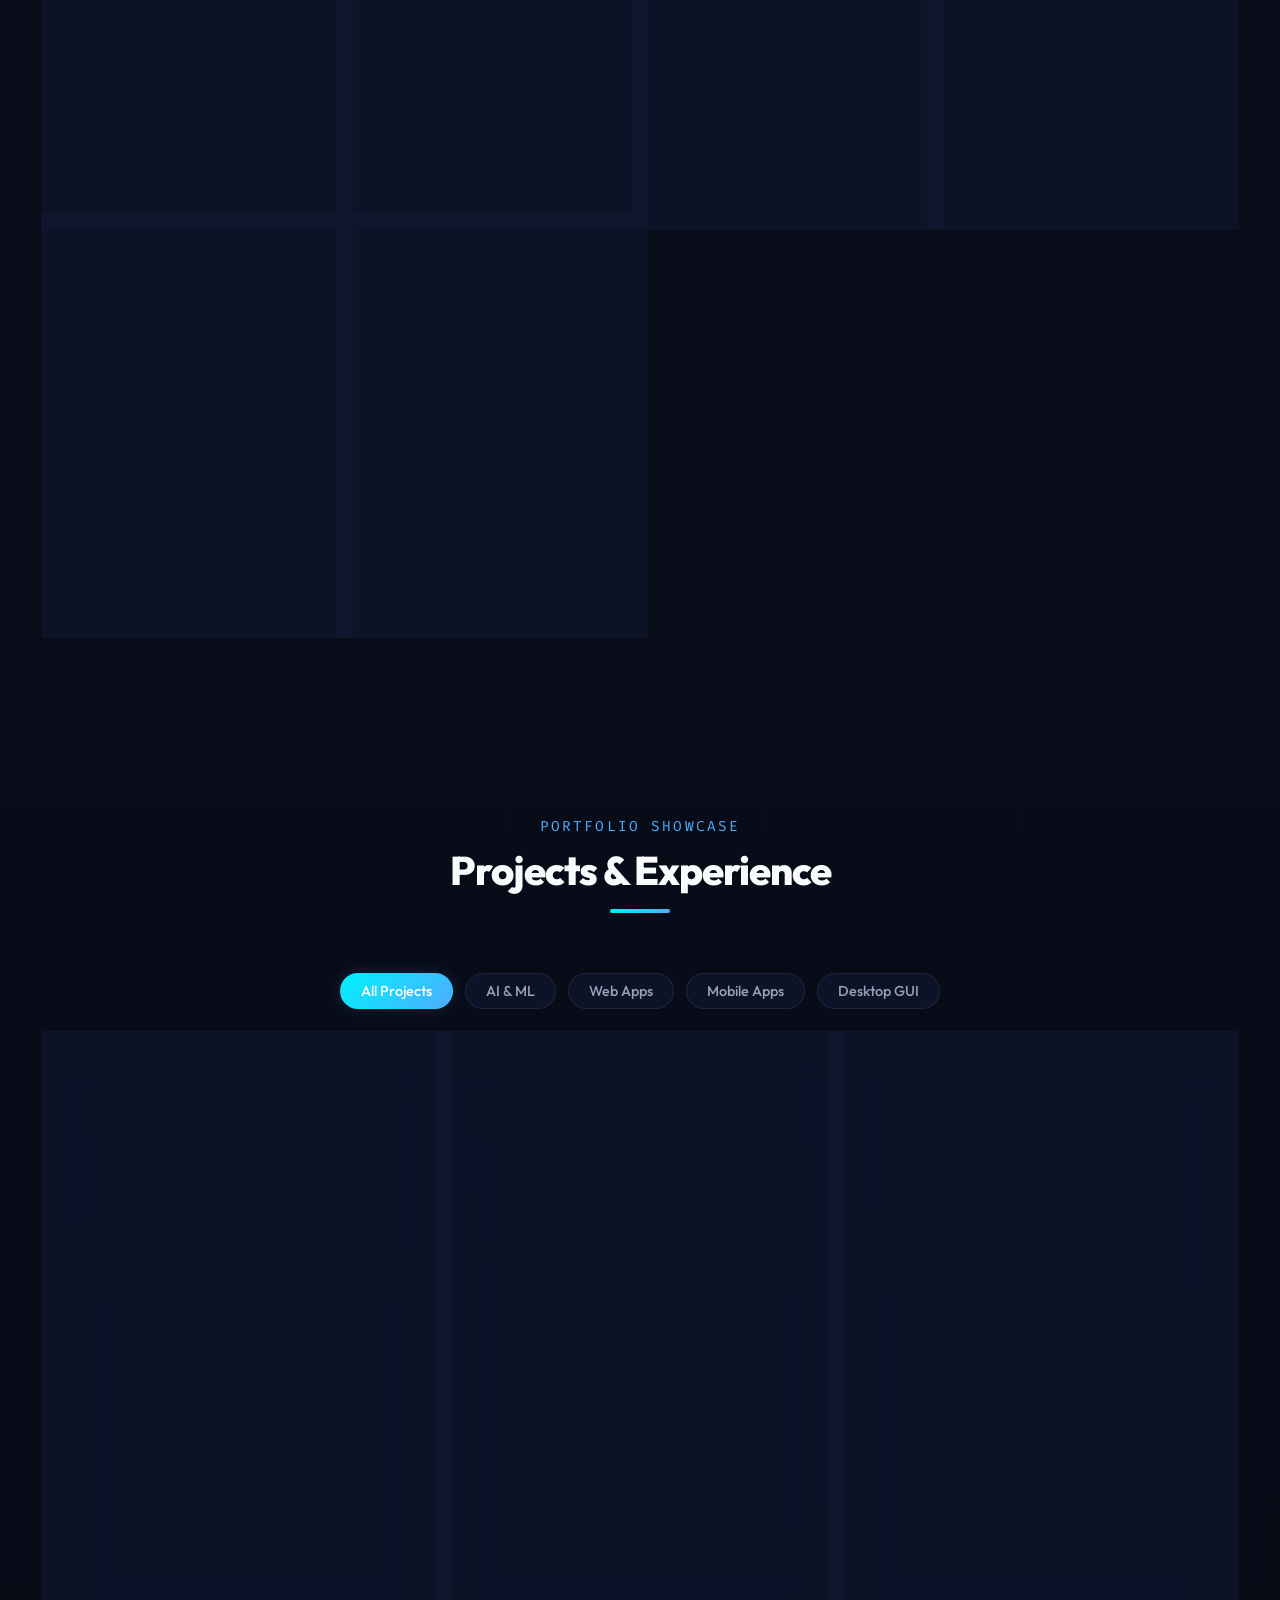
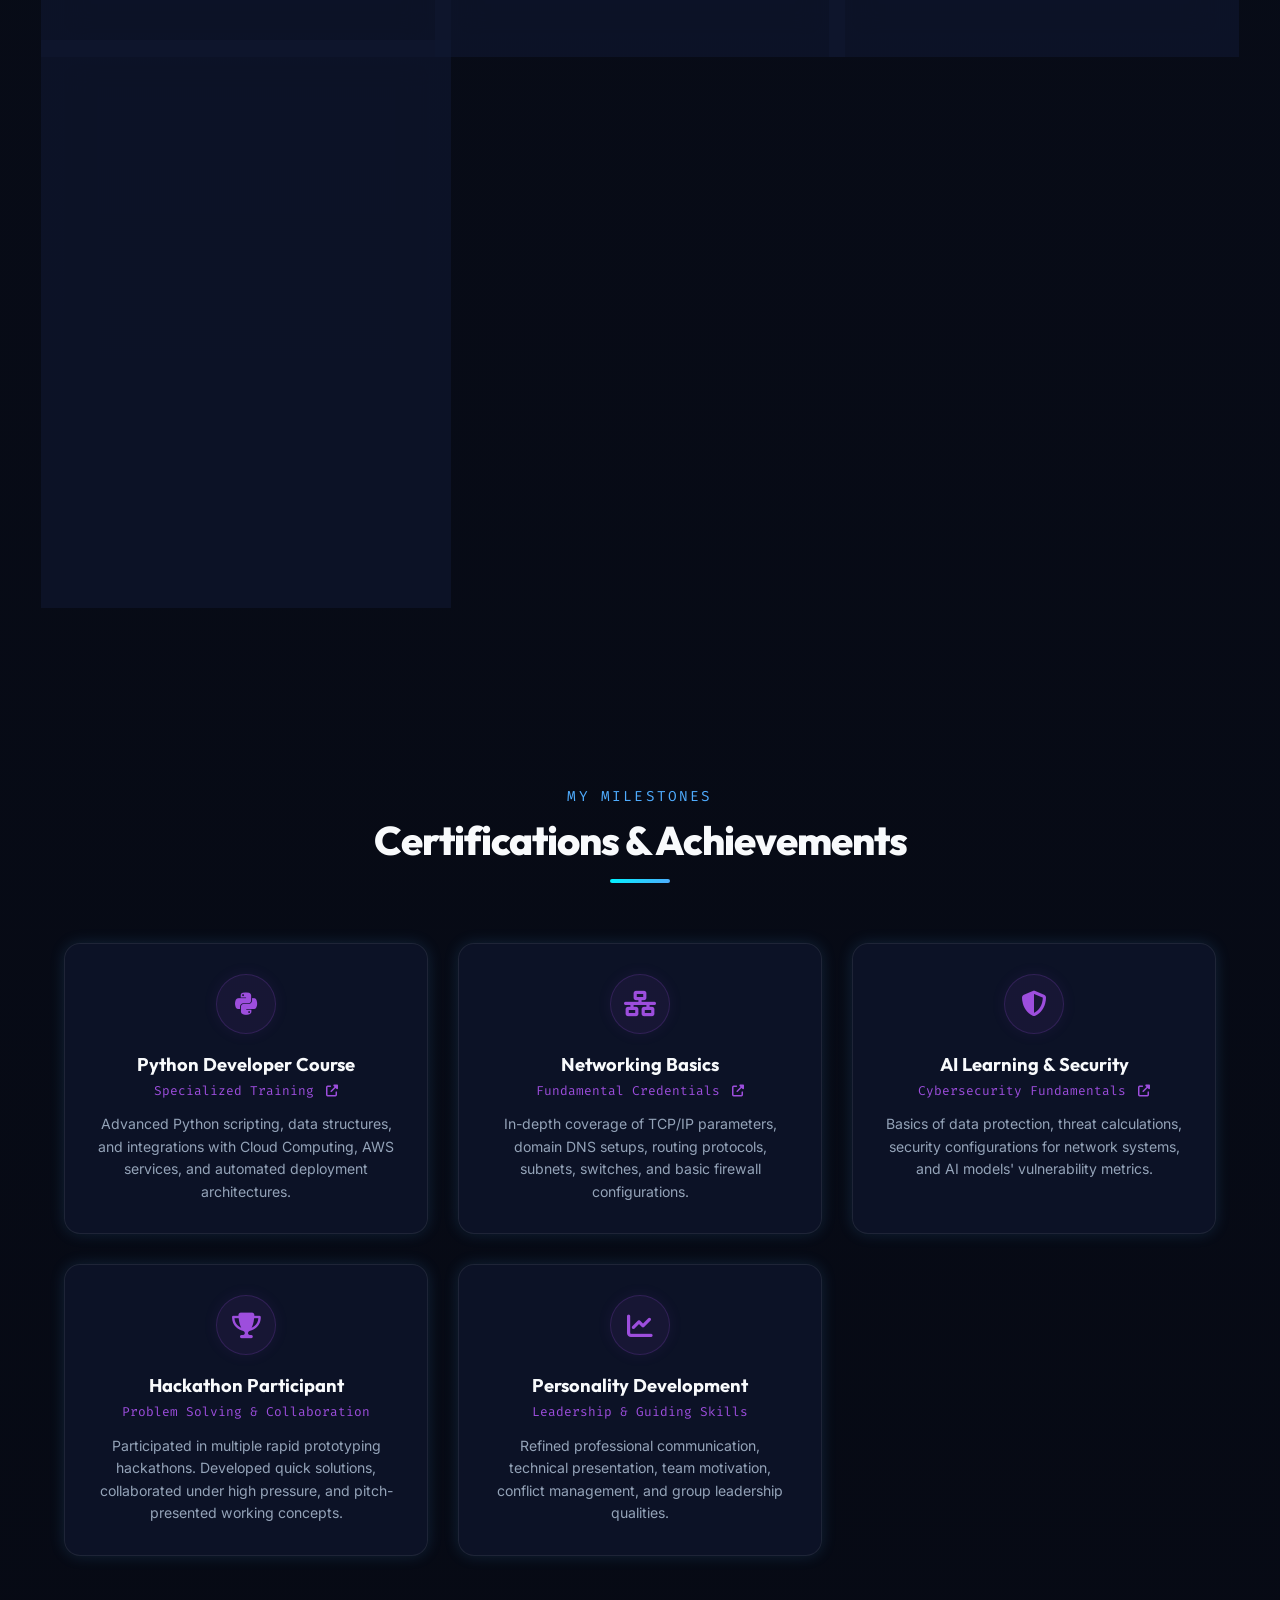
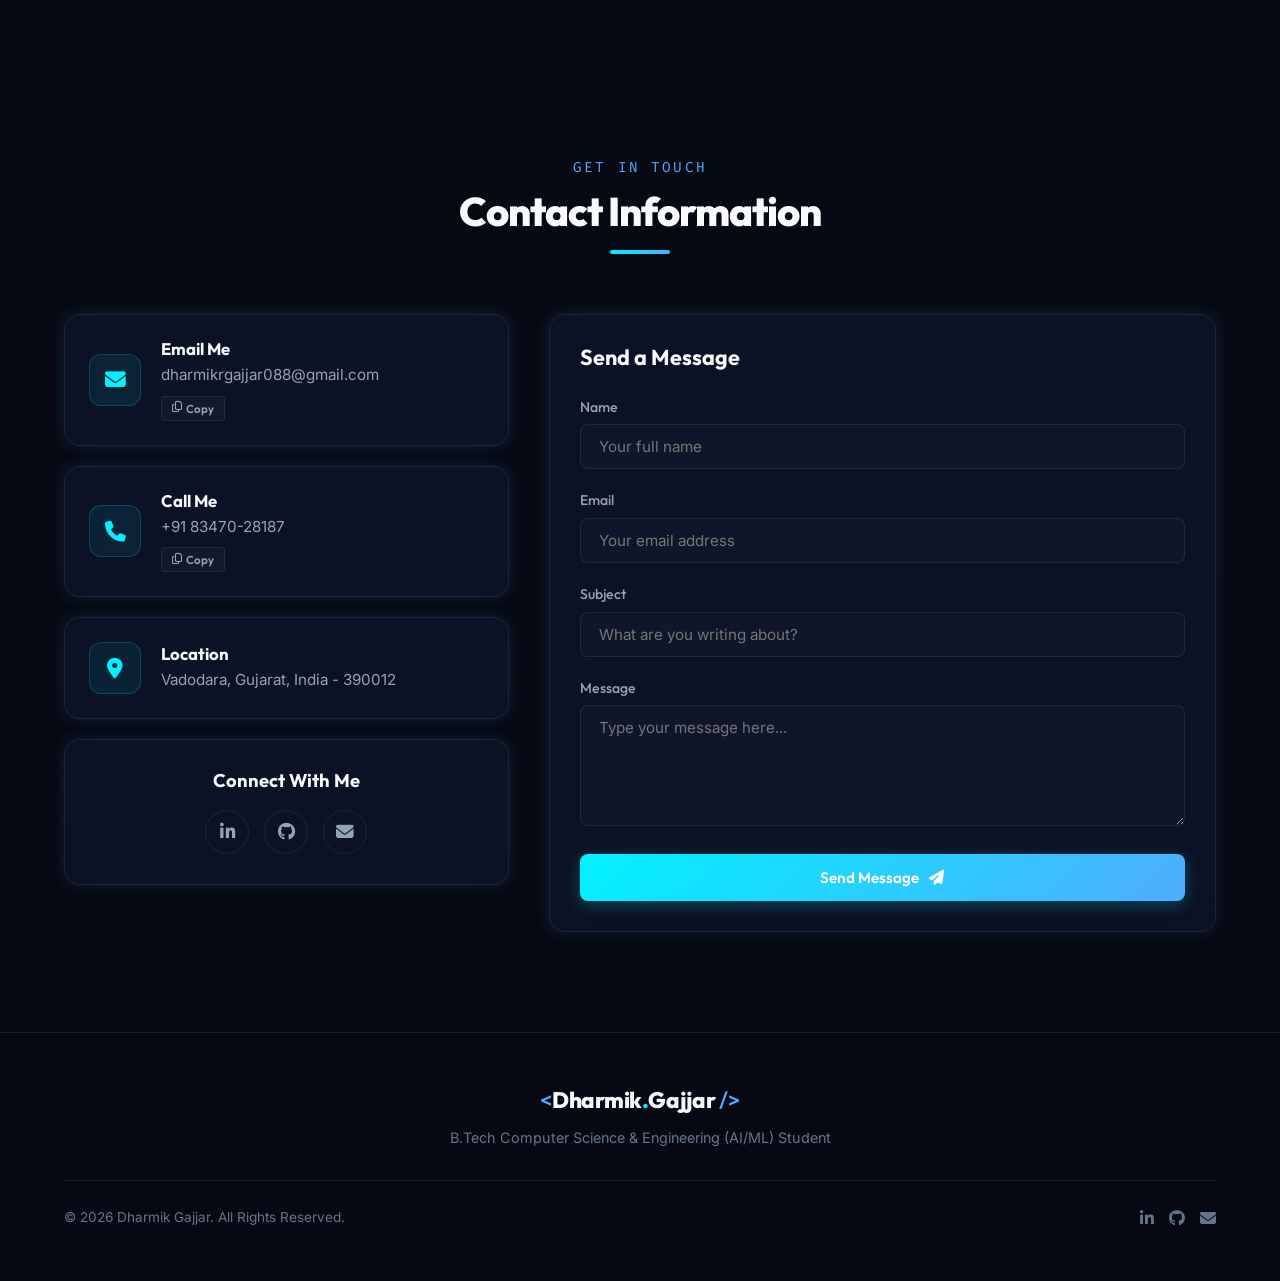
==== commit b064b598: "Remove scroll mouse indicator icon" ====
--- a/index.html
+++ b/index.html
@@ -130,14 +130,6 @@
                     </div>
                 </div>
             </div>
-            <!-- Scroll Indicator -->
-            <div class="scroll-indicator">
-                <a href="#about" aria-label="Scroll to About Me">
-                    <span class="mouse-icon">
-                        <span class="wheel"></span>
-                    </span>
-                </a>
-            </div>
         </section>
 
         <!-- About Me Section -->
--- a/style.css
+++ b/style.css
@@ -661,37 +661,7 @@
     caret-color: var(--accent-cyan);
 }
 
-.scroll-indicator {
-    position: absolute;
-    bottom: 40px;
-    left: 50%;
-    transform: translateX(-50%);
-}
-
-.mouse-icon {
-    width: 26px;
-    height: 42px;
-    border: 2px solid var(--text-muted);
-    border-radius: 15px;
-    display: flex;
-    justify-content: center;
-    padding-top: 8px;
-    cursor: pointer;
-}
-
-.mouse-icon .wheel {
-    width: 4px;
-    height: 8px;
-    background: var(--text-muted);
-    border-radius: 2px;
-    animation: scroll-wheel 1.5s ease infinite;
-}
-
-@keyframes scroll-wheel {
-    0% { transform: translateY(0); opacity: 1; }
-    50% { transform: translateY(6px); opacity: 0.3; }
-    100% { transform: translateY(0); opacity: 1; }
-}
+
 
 /* -------------------------------------------------------------
    ABOUT ME SECTION
